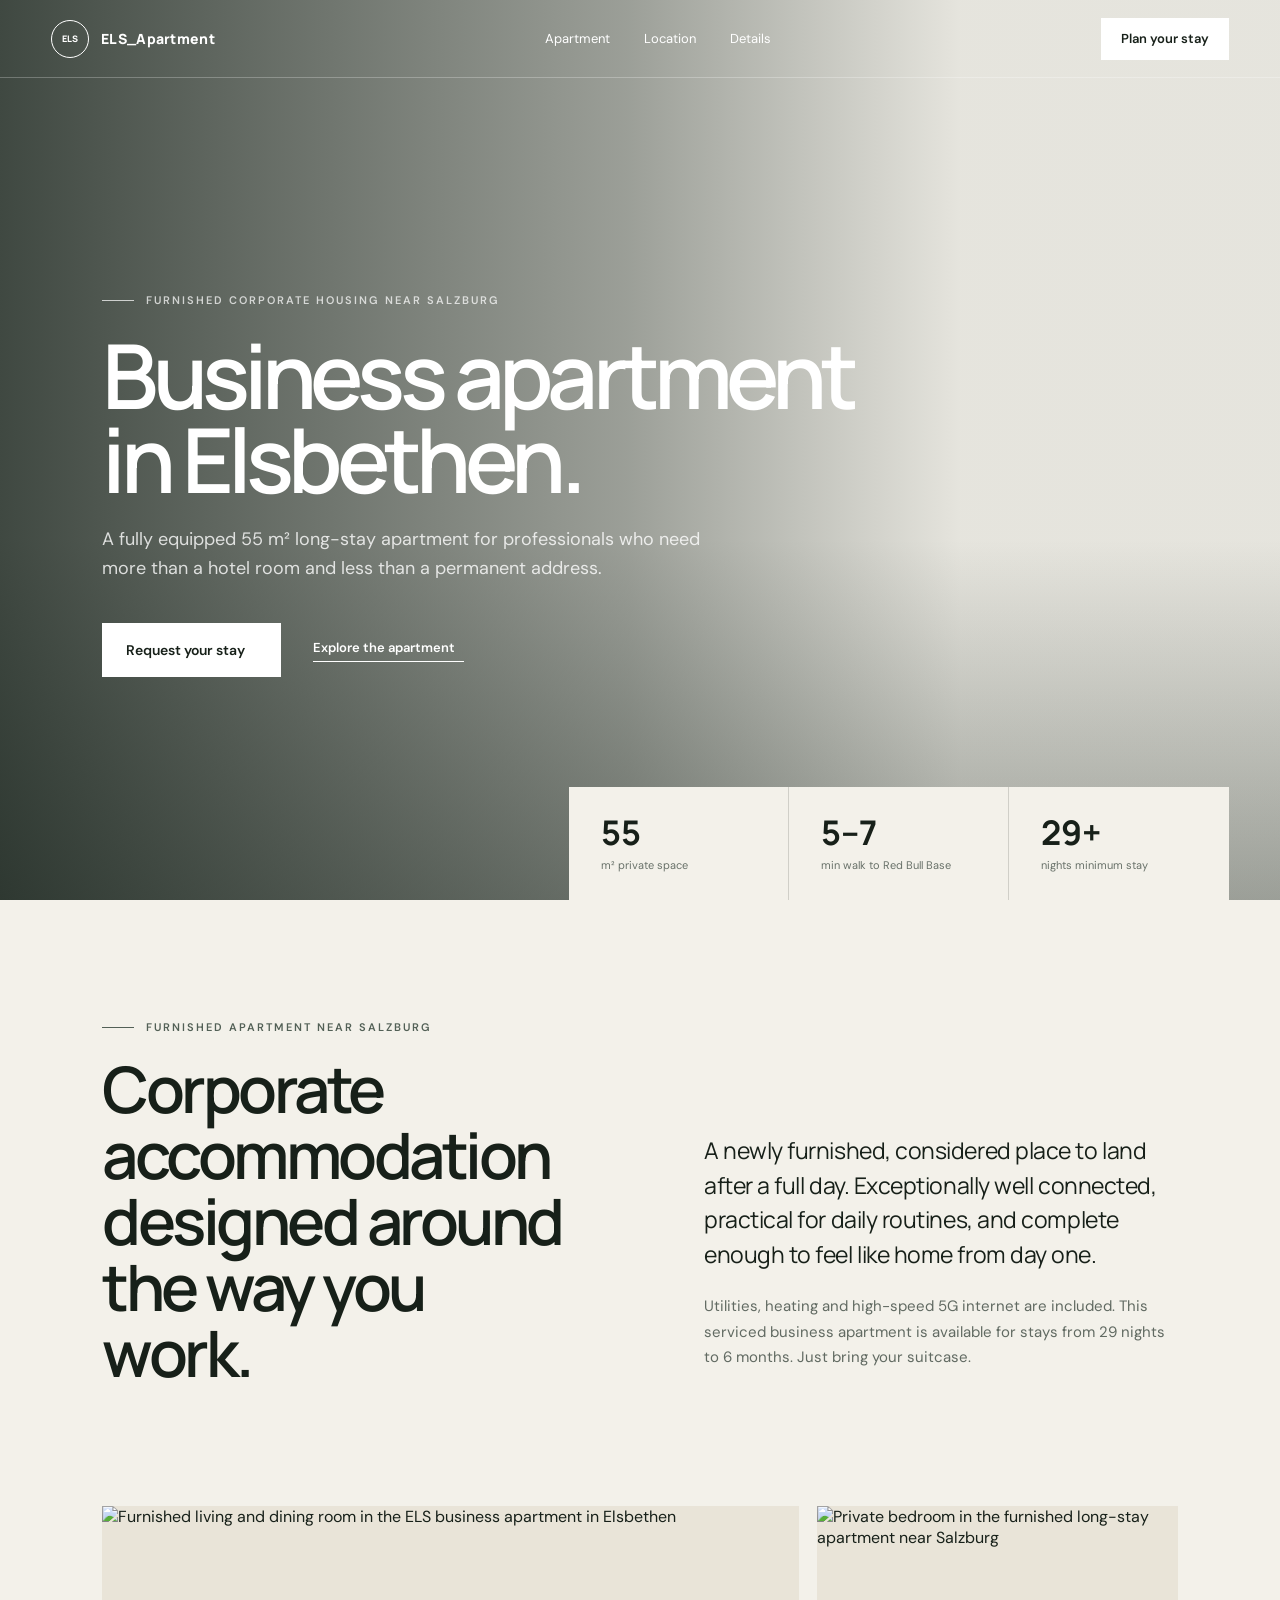
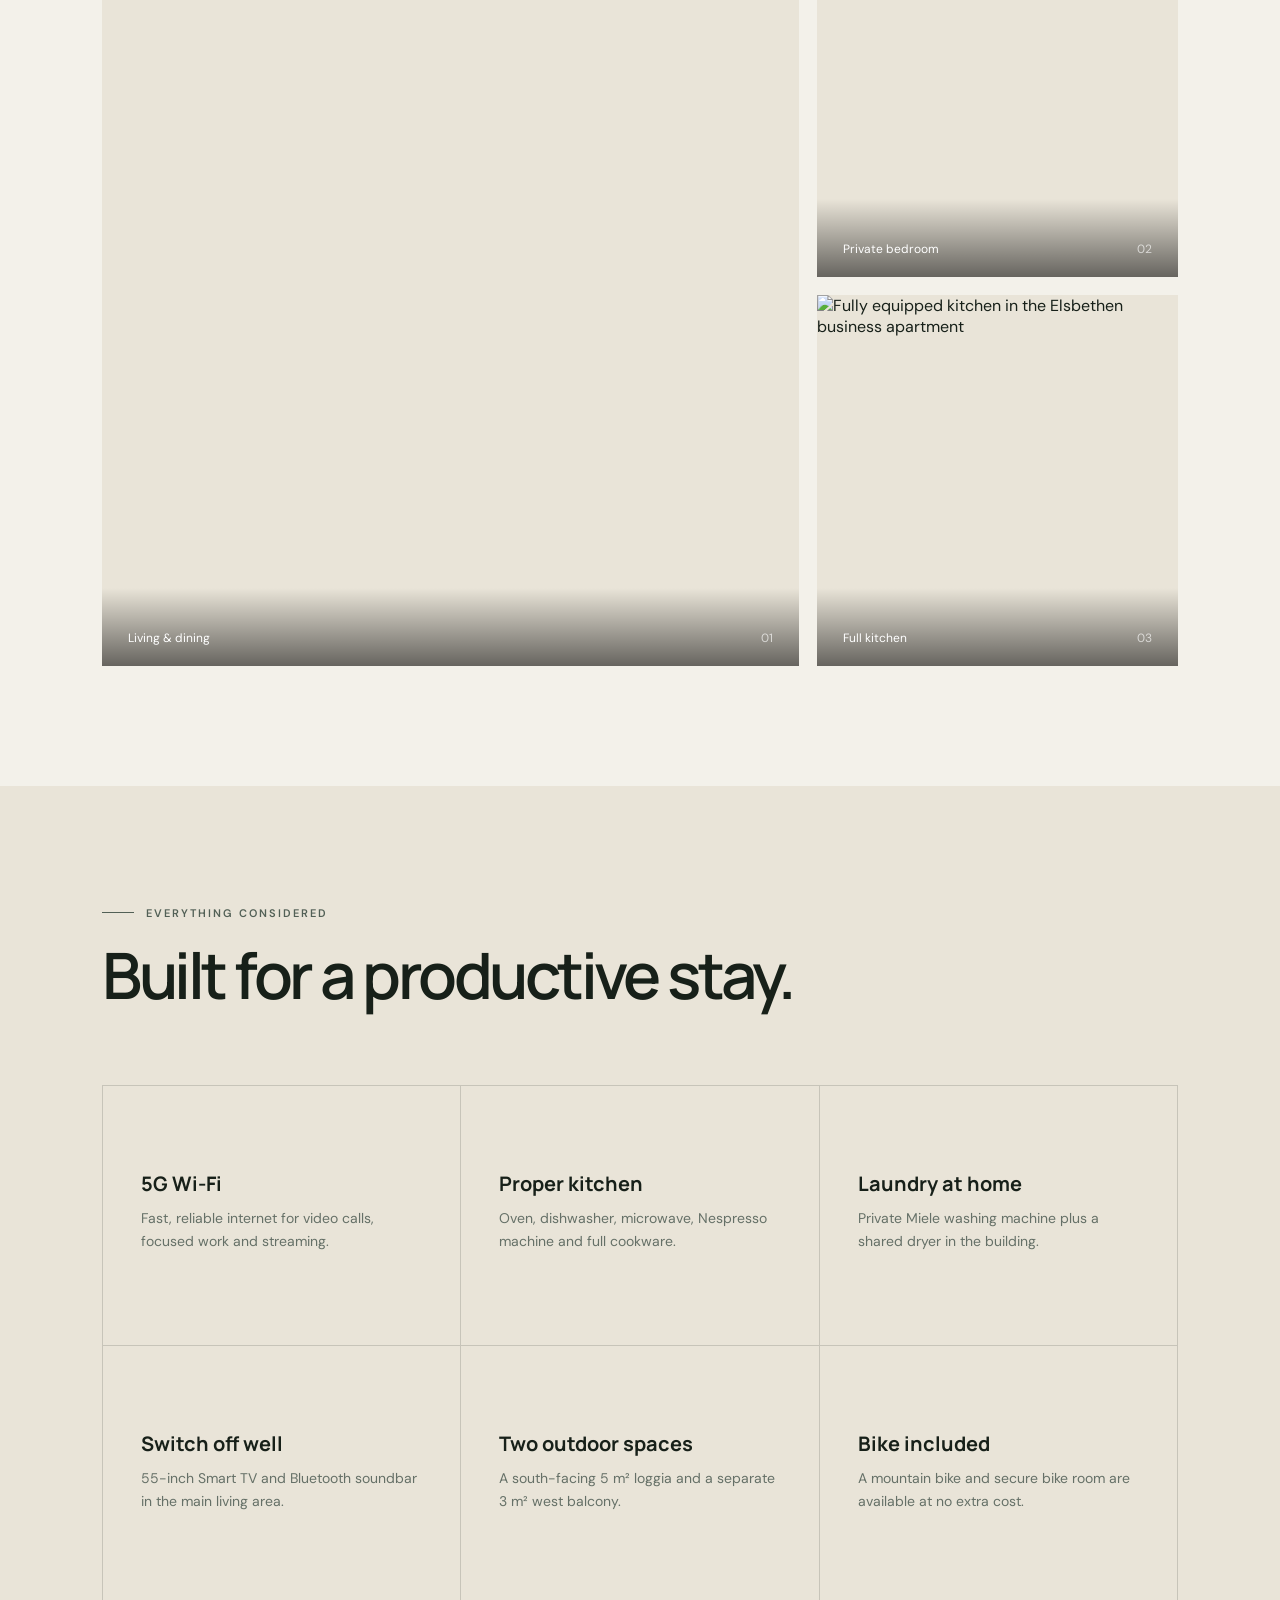
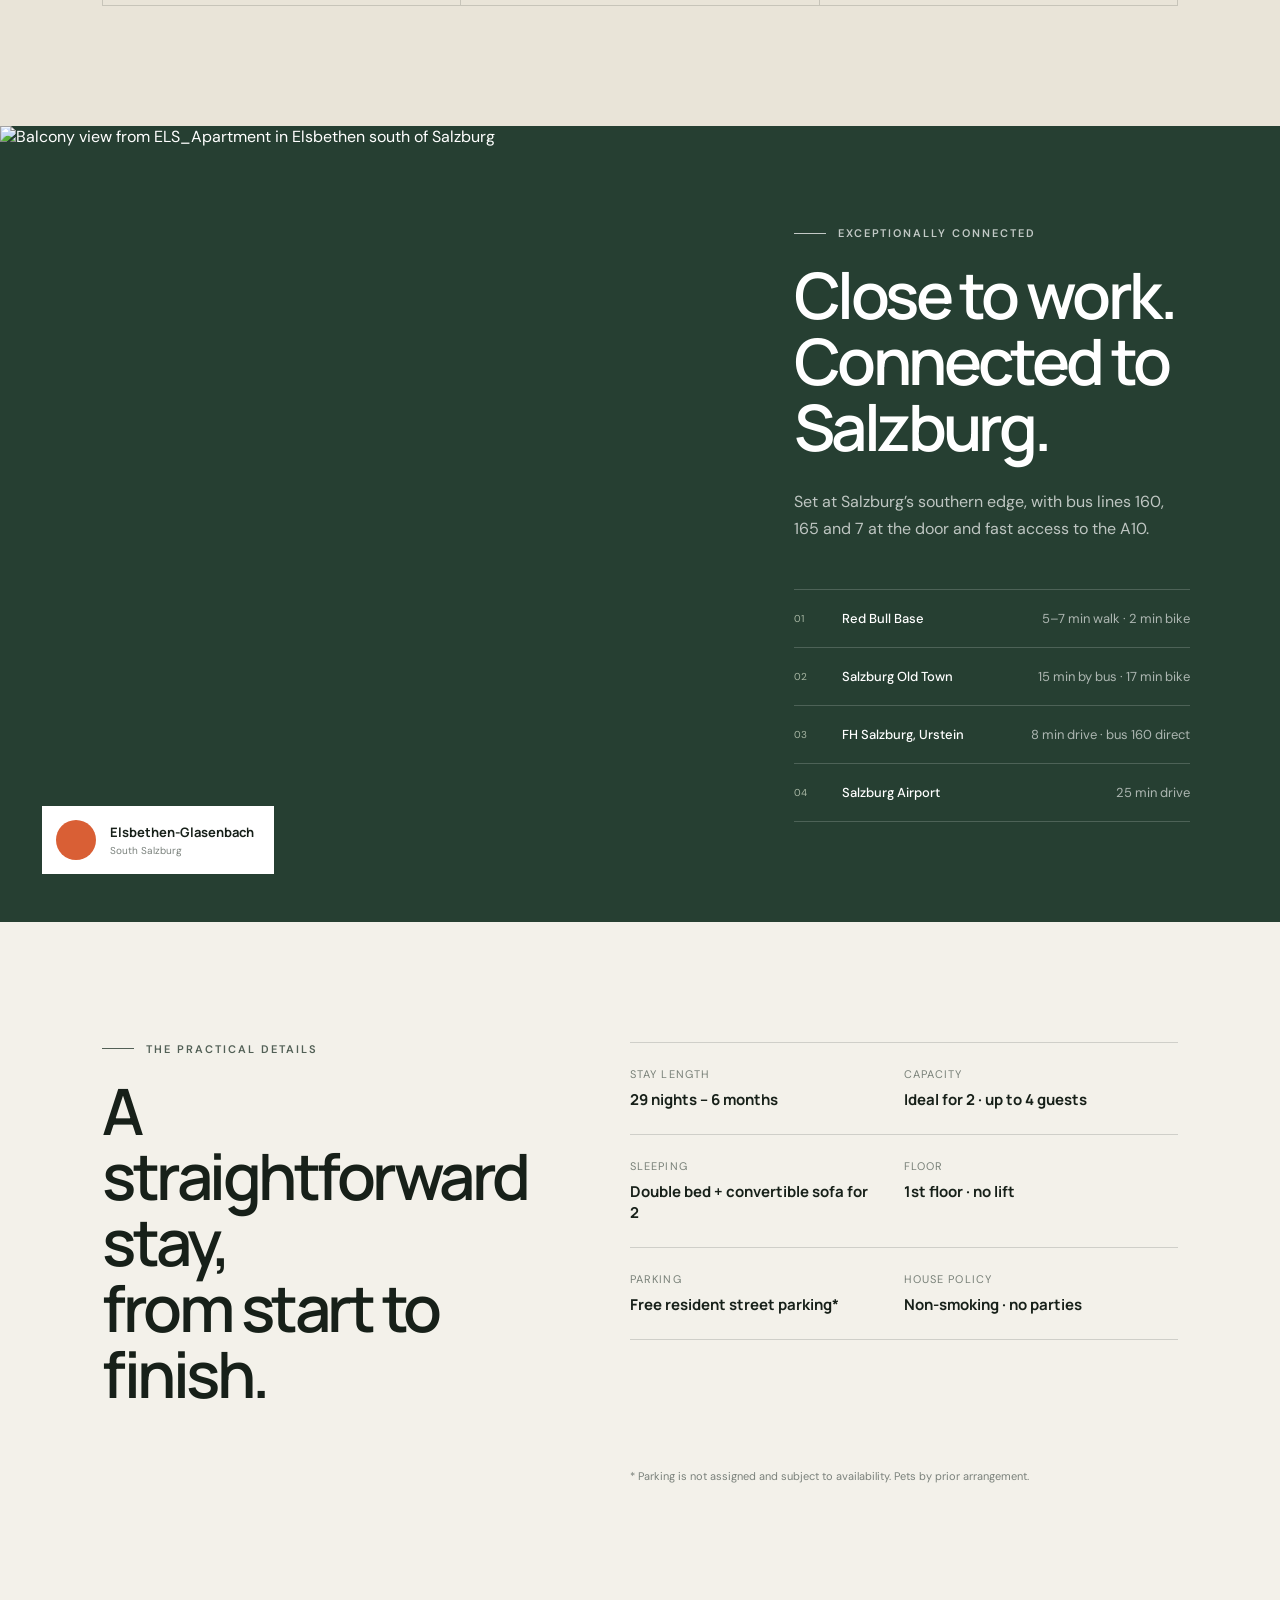
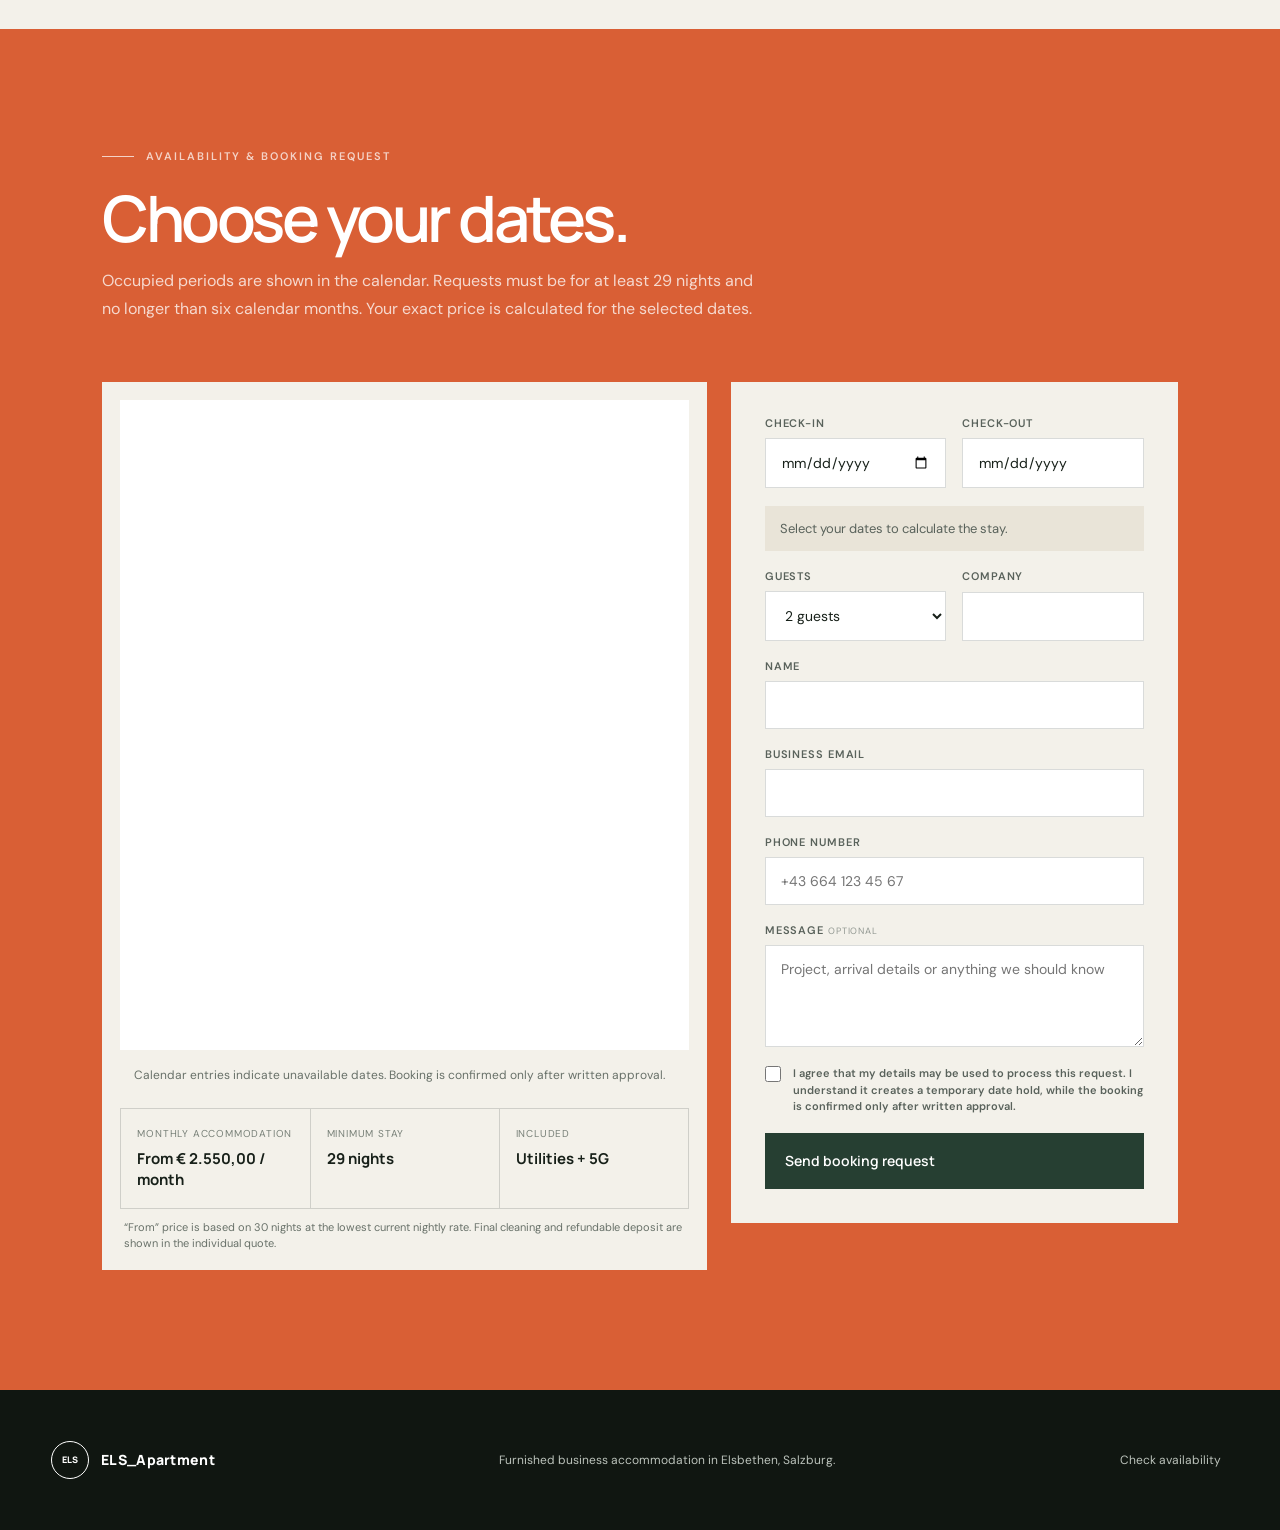
==== index.html @ 71712e7c "Improve booking feedback and monthly pricing" ====
<!DOCTYPE html>
<html lang="en">
<head>
  <meta charset="UTF-8">
  <meta name="viewport" content="width=device-width, initial-scale=1.0">
  <meta name="description" content="Furnished 55 m² business apartment in Elsbethen near Salzburg for 29-night to 6-month stays. 5G Wi-Fi, full kitchen and 5–7 minutes from Red Bull Base.">
  <meta name="robots" content="index, follow, max-image-preview:large">
  <meta name="theme-color" content="#263f32">
  <meta property="og:type" content="website">
  <meta property="og:locale" content="en_AT">
  <meta property="og:site_name" content="ELS_Apartment">
  <meta property="og:title" content="Furnished Business Apartment in Elsbethen | ELS_Apartment">
  <meta property="og:description" content="Corporate accommodation near Salzburg for stays from 29 nights to 6 months, with 5G Wi-Fi, full kitchen and space for up to four guests.">
  <meta property="og:url" content="https://elsbethen-apartment.com/">
  <meta property="og:image" content="https://www.kurzzeitmiete.at/Accommodations/49608590/NEU-Erstbezug-%20Premium%20Apartment%20Elsbethen%2C%20zu%20Fu%C3%9F%20zur%20Red%20Bull%20Base%2C%20Top%20Infrastruktur%20und%20Verkehrsanbindung%20%28Bus-Zug-Rad%29%2C%20Rad%20incl.-49608592/image-thumb__198722__gallery-full/2598994867-IMG_1857.JPG@2x.webp">
  <meta property="og:image:alt" content="Furnished living and dining area at ELS_Apartment in Elsbethen near Salzburg">
  <meta name="twitter:card" content="summary_large_image">
  <meta name="twitter:title" content="Furnished Business Apartment in Elsbethen">
  <meta name="twitter:description" content="Corporate long-stay accommodation near Salzburg and Red Bull Base.">
  <title>Business Apartment Elsbethen near Salzburg | ELS_Apartment</title>
  <link rel="canonical" href="https://elsbethen-apartment.com/">
  <link rel="icon" href="data:image/svg+xml,%3Csvg xmlns='http://www.w3.org/2000/svg' viewBox='0 0 64 64'%3E%3Crect width='64' height='64' rx='32' fill='%23263f32'/%3E%3Ctext x='32' y='39' text-anchor='middle' font-family='Arial' font-size='22' font-weight='700' fill='white'%3EELS%3C/text%3E%3C/svg%3E">
  <link rel="preconnect" href="https://fonts.googleapis.com">
  <link rel="preconnect" href="https://fonts.gstatic.com" crossorigin>
  <link href="https://fonts.googleapis.com/css2?family=DM+Sans:wght@400;500;600&family=Manrope:wght@500;600;700;800&display=swap" rel="stylesheet">
  <link rel="stylesheet" href="styles.css">
  <script src="https://unpkg.com/lucide@0.468.0/dist/umd/lucide.min.js" defer></script>
  <script type="application/ld+json">
  {
    "@context": "https://schema.org",
    "@type": "Apartment",
    "name": "ELS_Apartment",
    "url": "https://elsbethen-apartment.com/",
    "description": "Fully furnished 55 square metre business apartment in Elsbethen near Salzburg for professional stays from 29 nights to 6 months.",
    "address": {
      "@type": "PostalAddress",
      "addressLocality": "Elsbethen",
      "postalCode": "5061",
      "addressRegion": "Salzburg",
      "addressCountry": "AT"
    },
    "floorSize": {
      "@type": "QuantitativeValue",
      "value": 55,
      "unitCode": "MTK"
    },
    "numberOfRooms": 2,
    "numberOfBedrooms": 1,
    "occupancy": {
      "@type": "QuantitativeValue",
      "maxValue": 4
    },
    "petsAllowed": "Pets by prior arrangement",
    "smokingAllowed": false,
    "amenityFeature": [
      {"@type": "LocationFeatureSpecification", "name": "5G Wi-Fi", "value": true},
      {"@type": "LocationFeatureSpecification", "name": "Private kitchen", "value": true},
      {"@type": "LocationFeatureSpecification", "name": "Private washing machine", "value": true},
      {"@type": "LocationFeatureSpecification", "name": "Two balconies", "value": true},
      {"@type": "LocationFeatureSpecification", "name": "Mountain bike included", "value": true},
      {"@type": "LocationFeatureSpecification", "name": "Free resident street parking", "value": true}
    ]
  }
  </script>
</head>
<body>
  <header class="site-header">
    <a class="brand" href="#top" aria-label="ELS Apartment home">
      <span class="brand-mark">ELS</span>
      <span><b>ELS_Apartment</b></span>
    </a>
    <nav aria-label="Main navigation">
      <a href="#apartment">Apartment</a>
      <a href="#location">Location</a>
      <a href="#details">Details</a>
    </nav>
    <a class="button button-small button-dark" href="#inquire">Plan your stay</a>
    <button class="menu-button" aria-label="Open menu" aria-expanded="false">
      <i data-lucide="menu"></i>
    </button>
  </header>

  <main id="top">
    <section class="hero">
      <video class="hero-video" autoplay muted loop playsinline preload="metadata" poster="https://www.kurzzeitmiete.at/Accommodations/49608590/NEU-Erstbezug-%20Premium%20Apartment%20Elsbethen%2C%20zu%20Fu%C3%9F%20zur%20Red%20Bull%20Base%2C%20Top%20Infrastruktur%20und%20Verkehrsanbindung%20%28Bus-Zug-Rad%29%2C%20Rad%20incl.-49608592/image-thumb__198722__gallery-full/2598994867-IMG_1857.JPG@2x.webp" aria-label="Video tour of ELS Apartment">
        <source src="ELS_WEB%20-%20SD%20480p.mov">
      </video>
      <div class="hero-shade"></div>
      <div class="hero-content">
        <div class="eyebrow light"><span></span> Furnished corporate housing near Salzburg</div>
        <h1>Business apartment<br>in Elsbethen.</h1>
        <p>A fully equipped 55 m² long-stay apartment for professionals who need more than a hotel room and less than a permanent address.</p>
        <div class="hero-actions">
          <a class="button button-light" href="#inquire">Request your stay <i data-lucide="arrow-up-right"></i></a>
          <a class="text-link light-link" href="#apartment">Explore the apartment <i data-lucide="arrow-down"></i></a>
        </div>
      </div>
      <div class="hero-facts">
        <div><strong>55</strong><span>m² private space</span></div>
        <div><strong>5–7</strong><span>min walk to Red Bull Base</span></div>
        <div><strong>29+</strong><span>nights minimum stay</span></div>
      </div>
    </section>

    <section class="intro section" id="apartment">
      <div>
        <div class="eyebrow"><span></span> Furnished apartment near Salzburg</div>
        <h2>Corporate accommodation designed around the way you work.</h2>
      </div>
      <div class="intro-copy">
        <p class="lead">A newly furnished, considered place to land after a full day. Exceptionally well connected, practical for daily routines, and complete enough to feel like home from day one.</p>
        <p>Utilities, heating and high-speed 5G internet are included. This serviced business apartment is available for stays from 29 nights to 6 months. Just bring your suitcase.</p>
      </div>
    </section>

    <section class="gallery section">
      <figure class="gallery-main reveal">
        <img src="https://www.kurzzeitmiete.at/Accommodations/49608590/NEU-Erstbezug-%20Premium%20Apartment%20Elsbethen%2C%20zu%20Fu%C3%9F%20zur%20Red%20Bull%20Base%2C%20Top%20Infrastruktur%20und%20Verkehrsanbindung%20%28Bus-Zug-Rad%29%2C%20Rad%20incl.-49608592/image-thumb__198722__gallery-full/2598994867-IMG_1857.JPG@2x.webp" alt="Furnished living and dining room in the ELS business apartment in Elsbethen">
        <figcaption>Living & dining <span>01</span></figcaption>
      </figure>
      <div class="gallery-stack">
        <figure class="reveal">
          <img src="https://www.kurzzeitmiete.at/Accommodations/49608590/NEU-Erstbezug--20Premium-20Apartment-20Elsbethen-2C-20zu-20Fu-C3-9F-20zur-20Red-20Bull-20Base-2C-20Top-20Infrastruktur-20und-20Verkehrsanbindung-20-28Bus-Zug-Rad-29-2C-20Rad-20incl.-49608592/gallery/image-thumb__198713__gallery-full/1828418960%20-%20IMG_1839%202.JPG@2x.webp" alt="Private bedroom in the furnished long-stay apartment near Salzburg" loading="lazy">
          <figcaption>Private bedroom <span>02</span></figcaption>
        </figure>
        <figure class="reveal">
          <img src="https://www.kurzzeitmiete.at/Accommodations/49608590/NEU-Erstbezug--20Premium-20Apartment-20Elsbethen-2C-20zu-20Fu-C3-9F-20zur-20Red-20Bull-20Base-2C-20Top-20Infrastruktur-20und-20Verkehrsanbindung-20-28Bus-Zug-Rad-29-2C-20Rad-20incl.-49608592/gallery/image-thumb__198716__gallery-full/1828418960%20-%20IMG_1851.JPG@2x.webp" alt="Fully equipped kitchen in the Elsbethen business apartment" loading="lazy">
          <figcaption>Full kitchen <span>03</span></figcaption>
        </figure>
      </div>
    </section>

    <section class="features section" id="details">
      <div class="section-heading">
        <div class="eyebrow"><span></span> Everything considered</div>
        <h2>Built for a productive stay.</h2>
      </div>
      <div class="feature-grid">
        <article>
          <i data-lucide="wifi"></i>
          <h3>5G Wi-Fi</h3>
          <p>Fast, reliable internet for video calls, focused work and streaming.</p>
        </article>
        <article>
          <i data-lucide="chef-hat"></i>
          <h3>Proper kitchen</h3>
          <p>Oven, dishwasher, microwave, Nespresso machine and full cookware.</p>
        </article>
        <article>
          <i data-lucide="washing-machine"></i>
          <h3>Laundry at home</h3>
          <p>Private Miele washing machine plus a shared dryer in the building.</p>
        </article>
        <article>
          <i data-lucide="monitor-play"></i>
          <h3>Switch off well</h3>
          <p>55-inch Smart TV and Bluetooth soundbar in the main living area.</p>
        </article>
        <article>
          <i data-lucide="sun"></i>
          <h3>Two outdoor spaces</h3>
          <p>A south-facing 5 m² loggia and a separate 3 m² west balcony.</p>
        </article>
        <article>
          <i data-lucide="bike"></i>
          <h3>Bike included</h3>
          <p>A mountain bike and secure bike room are available at no extra cost.</p>
        </article>
      </div>
    </section>

    <section class="location section" id="location">
      <div class="location-visual">
        <img src="https://www.kurzzeitmiete.at/Accommodations/49608590/NEU-Erstbezug--20Premium-20Apartment-20Elsbethen-2C-20zu-20Fu-C3-9F-20zur-20Red-20Bull-20Base-2C-20Top-20Infrastruktur-20und-20Verkehrsanbindung-20-28Bus-Zug-Rad-29-2C-20Rad-20incl.-49608592/gallery/image-thumb__198720__gallery-full/1828418960%20-%20IMG_1910.JPG@2x.webp" alt="Balcony view from ELS_Apartment in Elsbethen south of Salzburg" loading="lazy">
        <div class="location-pin">
          <span><i data-lucide="map-pin"></i></span>
          <div><b>Elsbethen-Glasenbach</b><small>South Salzburg</small></div>
        </div>
      </div>
      <div class="location-copy">
        <div class="eyebrow light"><span></span> Exceptionally connected</div>
        <h2>Close to work.<br>Connected to Salzburg.</h2>
        <p>Set at Salzburg’s southern edge, with bus lines 160, 165 and 7 at the door and fast access to the A10.</p>
        <div class="route-list">
          <div><span>01</span><p><b>Red Bull Base</b>5–7 min walk · 2 min bike</p></div>
          <div><span>02</span><p><b>Salzburg Old Town</b>15 min by bus · 17 min bike</p></div>
          <div><span>03</span><p><b>FH Salzburg, Urstein</b>8 min drive · bus 160 direct</p></div>
          <div><span>04</span><p><b>Salzburg Airport</b>25 min drive</p></div>
        </div>
      </div>
    </section>

    <section class="stay section">
      <div>
        <div class="eyebrow"><span></span> The practical details</div>
        <h2>A straightforward stay,<br>from start to finish.</h2>
      </div>
      <div class="stay-grid">
        <div><span>Stay length</span><strong>29 nights – 6 months</strong></div>
        <div><span>Capacity</span><strong>Ideal for 2 · up to 4 guests</strong></div>
        <div><span>Sleeping</span><strong>Double bed + convertible sofa for 2</strong></div>
        <div><span>Floor</span><strong>1st floor · no lift</strong></div>
        <div><span>Parking</span><strong>Free resident street parking*</strong></div>
        <div><span>House policy</span><strong>Non-smoking · no parties</strong></div>
      </div>
      <p class="fine-print">* Parking is not assigned and subject to availability. Pets by prior arrangement.</p>
    </section>

    <section class="booking section" id="inquire">
      <div class="booking-heading">
        <div class="eyebrow"><span></span> Availability & booking request</div>
        <h2>Choose your dates.</h2>
        <p>Occupied periods are shown in the calendar. Requests must be for at least 29 nights and no longer than six calendar months. Your exact price is calculated for the selected dates.</p>
      </div>

      <div class="booking-layout">
        <div class="calendar-panel">
          <iframe
            title="ELS Apartment availability calendar"
            src="https://calendar.google.com/calendar/embed?height=650&wkst=2&ctz=Europe%2FVienna&showPrint=0&showTabs=0&showCalendars=0&showTz=0&showTitle=0&mode=MONTH&src=MTIxZjFmN2JiOWMyYWRjZmNmMTk5YjMzYjI3ZDU5MmEyYjRhMGJlMTFiZDMyNjNlYjhjMjc1ZGE1NTYxYTc1OEBncm91cC5jYWxlbmRhci5nb29nbGUuY29t&color=%23263f32"
            loading="lazy"
            referrerpolicy="no-referrer-when-downgrade">
          </iframe>
          <p><i data-lucide="info"></i> Calendar entries indicate unavailable dates. Booking is confirmed only after written approval.</p>

          <div class="rate-card" aria-label="Apartment pricing overview">
            <div>
              <span>Monthly accommodation</span>
              <strong id="monthly-from-rate">From …</strong>
            </div>
            <div>
              <span>Minimum stay</span>
              <strong>29 nights</strong>
            </div>
            <div>
              <span>Included</span>
              <strong>Utilities + 5G</strong>
            </div>
          </div>
          <p class="rate-note">“From” price is based on 30 nights at the lowest current nightly rate. Final cleaning and refundable deposit are shown in the individual quote.</p>
        </div>

        <form
          class="booking-form"
          id="booking-form"
          action="https://script.google.com/macros/s/AKfycbxKKGJCsjs-OVOAfY_7wXqmca9sQUWGIm-oLM4WYkEy-8tX5V9AXcwUU8PVCFfcVv-g9w/exec"
          method="post"
          target="booking-result-frame">
          <input type="hidden" name="source" value="ELS_Apartment website">
          <input type="hidden" id="request-id" name="requestId">
          <input type="hidden" id="form-started-at" name="formStartedAt">
          <label class="form-trap" aria-hidden="true">
            <span>Website</span>
            <input type="text" name="website" tabindex="-1" autocomplete="off">
          </label>

          <div class="form-row">
            <label>
              <span>Check-in</span>
              <input type="date" id="check-in" name="checkIn" required>
            </label>
            <label>
              <span>Check-out</span>
              <input type="date" id="check-out" name="checkOut" required>
            </label>
          </div>

          <div class="stay-summary" id="stay-summary" aria-live="polite">
            Select your dates to calculate the stay.
          </div>
          <div class="price-summary" id="price-summary" aria-live="polite" hidden></div>

          <div class="form-row">
            <label>
              <span>Guests</span>
              <select name="guests" required>
                <option value="1">1 guest</option>
                <option value="2" selected>2 guests</option>
                <option value="3">3 guests</option>
                <option value="4">4 guests</option>
              </select>
            </label>
            <label>
              <span>Company</span>
              <input type="text" name="company" autocomplete="organization">
            </label>
          </div>

          <label>
            <span>Name</span>
            <input type="text" name="name" autocomplete="name" required>
          </label>
          <label>
            <span>Business email</span>
            <input type="email" name="email" autocomplete="email" required>
          </label>
          <label>
            <span>Phone number</span>
            <input
              type="tel"
              name="phone"
              autocomplete="tel"
              inputmode="tel"
              placeholder="+43 664 123 45 67"
              pattern="[+][1-9][0-9 \-]{6,20}"
              title="Please enter the international prefix, for example +43 664 123 45 67"
              required>
          </label>
          <label>
            <span>Message <small>Optional</small></span>
            <textarea name="message" rows="4" placeholder="Project, arrival details or anything we should know"></textarea>
          </label>

          <label class="consent">
            <input type="checkbox" required>
            <span>I agree that my details may be used to process this request. I understand it creates a temporary date hold, while the booking is confirmed only after written approval.</span>
          </label>

          <button class="booking-submit" type="submit" data-default-label="Send booking request">
            <span>Send booking request</span><i data-lucide="arrow-up-right"></i>
          </button>
          <div class="form-status" id="form-status" role="status" aria-live="polite" hidden></div>
        </form>
      </div>
      <iframe class="booking-result-frame" name="booking-result-frame" title="Booking request result"></iframe>
    </section>
  </main>

  <footer>
    <a class="brand footer-brand" href="#top">
      <span class="brand-mark">ELS</span>
      <span><b>ELS_Apartment</b></span>
    </a>
    <p>Furnished business accommodation in Elsbethen, Salzburg.</p>
    <a href="#inquire">Check availability <i data-lucide="calendar-days"></i></a>
  </footer>

  <script src="script.js"></script>
</body>
</html>
---- styles.css ----
:root {
  --ink: #172019;
  --paper: #f3f1ea;
  --cream: #e9e4d8;
  --sage: #a8b7a4;
  --green: #263f32;
  --orange: #d95f35;
  --line: rgba(23, 32, 25, 0.16);
  --display: "Manrope", sans-serif;
  --body: "DM Sans", sans-serif;
}

* { box-sizing: border-box; }
html { scroll-behavior: smooth; }
body {
  margin: 0;
  color: var(--ink);
  background: var(--paper);
  font-family: var(--body);
  -webkit-font-smoothing: antialiased;
}

img { display: block; width: 100%; }
a { color: inherit; text-decoration: none; }
button { color: inherit; font: inherit; }

.site-header {
  height: 78px;
  padding: 0 4vw;
  display: flex;
  align-items: center;
  justify-content: space-between;
  position: absolute;
  inset: 0 0 auto;
  z-index: 10;
  color: white;
  border-bottom: 1px solid rgba(255, 255, 255, .25);
}
.site-header.scrolled {
  position: fixed;
  background: rgba(243, 241, 234, .94);
  color: var(--ink);
  border-color: var(--line);
  backdrop-filter: blur(12px);
  animation: slideDown .35s ease;
}
.brand { display: flex; align-items: center; gap: 12px; font-family: var(--display); font-size: 14px; letter-spacing: .02em; }
.brand-mark { width: 38px; height: 38px; display: grid; place-items: center; border: 1px solid currentColor; border-radius: 50%; font-size: 9px; font-weight: 800; letter-spacing: .03em; }
.brand b { font-weight: 800; }
nav { display: flex; align-items: center; gap: 34px; font-size: 13px; }
nav a { transition: opacity .2s; }
nav a:hover { opacity: .58; }
.button { display: inline-flex; align-items: center; justify-content: center; gap: 12px; min-height: 54px; padding: 0 24px; font-weight: 600; font-size: 14px; transition: transform .25s, background .25s, color .25s; }
.button:hover { transform: translateY(-2px); }
.button-small { min-height: 42px; padding: 0 20px; font-size: 13px; }
.button-dark { color: white; background: var(--ink); }
.site-header:not(.scrolled) .button-dark { color: var(--ink); background: white; }
.button-light { color: var(--ink); background: white; }
.button-light:hover { color: white; background: var(--orange); }
.button svg, .text-link svg, footer svg { width: 17px; }
.menu-button { display: none; background: transparent; border: 0; padding: 8px; }

.hero { min-height: 760px; height: 100vh; position: relative; display: flex; align-items: center; color: white; overflow: hidden; }
.hero-video { position: absolute; inset: 0; width: 100%; height: 100%; object-fit: cover; object-position: center; transform: scale(1.02); }
.hero-shade { position: absolute; inset: 0; background: linear-gradient(90deg, rgba(13,25,18,.78) 0%, rgba(13,25,18,.38) 49%, rgba(13,25,18,.06) 75%), linear-gradient(0deg, rgba(13,25,18,.34), transparent 40%); }
.hero-content { position: relative; z-index: 2; width: min(780px, 88vw); margin-left: 8vw; padding-top: 70px; }
.eyebrow { display: flex; align-items: center; gap: 12px; color: #526056; text-transform: uppercase; font-size: 11px; font-weight: 600; letter-spacing: .18em; }
.eyebrow span { width: 32px; height: 1px; background: currentColor; }
.eyebrow.light { color: rgba(255,255,255,.72); }
h1, h2, h3 { font-family: var(--display); margin: 0; }
h1 { margin: 26px 0 24px; max-width: 780px; font-size: clamp(57px, 7vw, 104px); font-weight: 600; line-height: .94; letter-spacing: -.065em; }
.hero-content > p { max-width: 600px; margin: 0; color: rgba(255,255,255,.8); font-size: 18px; line-height: 1.6; }
.hero-actions { display: flex; align-items: center; gap: 32px; margin-top: 40px; }
.text-link { display: inline-flex; align-items: center; gap: 9px; font-size: 13px; font-weight: 600; border-bottom: 1px solid currentColor; padding-bottom: 5px; }
.light-link { color: white; }
.hero-facts { position: absolute; z-index: 2; right: 4vw; bottom: 0; display: grid; grid-template-columns: repeat(3, 1fr); width: min(660px, 58vw); background: var(--paper); color: var(--ink); }
.hero-facts div { padding: 28px 32px; border-right: 1px solid var(--line); }
.hero-facts div:last-child { border: 0; }
.hero-facts strong { display: block; font-family: var(--display); font-size: 34px; line-height: 1; }
.hero-facts span { display: block; margin-top: 9px; color: #687169; font-size: 11px; }

.section { padding: 120px 8vw; }
.intro { display: grid; grid-template-columns: 1fr 1fr; gap: 10vw; align-items: end; }
h2 { font-size: clamp(42px, 5vw, 72px); line-height: 1.03; letter-spacing: -.055em; font-weight: 600; }
.intro h2, .section-heading h2, .stay h2 { margin-top: 22px; }
.intro-copy { max-width: 620px; }
.intro-copy p { color: #616a62; font-size: 15px; line-height: 1.7; }
.intro-copy .lead { margin-top: 0; color: var(--ink); font-family: var(--display); font-size: 23px; line-height: 1.5; letter-spacing: -.02em; }

.gallery { padding-top: 0; display: grid; grid-template-columns: 1.45fr .75fr; gap: 18px; }
.gallery figure { position: relative; margin: 0; overflow: hidden; background: var(--cream); }
.gallery-main img { height: 760px; object-fit: cover; }
.gallery-stack { display: grid; grid-template-rows: 1fr 1fr; gap: 18px; }
.gallery-stack img { height: 371px; object-fit: cover; }
.gallery figcaption { position: absolute; inset: auto 0 0; display: flex; justify-content: space-between; padding: 42px 26px 20px; color: white; font-size: 12px; background: linear-gradient(transparent, rgba(0,0,0,.56)); }
.gallery figcaption span { opacity: .65; }
.gallery figure img { transition: transform .7s ease; }
.gallery figure:hover img { transform: scale(1.025); }

.features { background: var(--cream); }
.section-heading { max-width: 760px; }
.feature-grid { display: grid; grid-template-columns: repeat(3, 1fr); margin-top: 78px; border-top: 1px solid var(--line); border-left: 1px solid var(--line); }
.feature-grid article { min-height: 260px; padding: 38px; border-right: 1px solid var(--line); border-bottom: 1px solid var(--line); }
.feature-grid svg { width: 25px; height: 25px; stroke-width: 1.4; color: var(--orange); }
.feature-grid h3 { margin: 46px 0 10px; font-size: 20px; }
.feature-grid p { max-width: 290px; margin: 0; color: #657067; font-size: 14px; line-height: 1.6; }

.location { padding: 0; display: grid; grid-template-columns: 1.1fr .9fr; min-height: 760px; background: var(--green); color: white; }
.location-visual { position: relative; min-height: 720px; }
.location-visual > img { position: absolute; inset: 0; height: 100%; object-fit: cover; }
.location-pin { position: absolute; left: 6%; bottom: 6%; display: flex; align-items: center; gap: 14px; padding: 14px 20px 14px 14px; color: var(--ink); background: white; }
.location-pin > span { width: 40px; height: 40px; display: grid; place-items: center; color: white; background: var(--orange); border-radius: 50%; }
.location-pin svg { width: 18px; }
.location-pin b, .location-pin small { display: block; }
.location-pin b { font-family: var(--display); font-size: 13px; }
.location-pin small { margin-top: 3px; color: #7a817c; font-size: 10px; }
.location-copy { display: flex; flex-direction: column; justify-content: center; padding: 100px 7vw; }
.location-copy h2 { margin-top: 22px; }
.location-copy > p { max-width: 550px; margin: 28px 0 46px; color: rgba(255,255,255,.7); line-height: 1.7; }
.route-list { border-top: 1px solid rgba(255,255,255,.18); }
.route-list > div { display: grid; grid-template-columns: 48px 1fr; align-items: center; padding: 20px 0; border-bottom: 1px solid rgba(255,255,255,.18); }
.route-list span { color: var(--sage); font-size: 10px; }
.route-list p { display: flex; justify-content: space-between; gap: 20px; margin: 0; color: rgba(255,255,255,.62); font-size: 13px; }
.route-list b { color: white; font-weight: 500; }

.stay { display: grid; grid-template-columns: .82fr 1.18fr; gap: 8vw; }
.stay-grid { display: grid; grid-template-columns: 1fr 1fr; align-content: start; border-top: 1px solid var(--line); }
.stay-grid div { padding: 24px 0; border-bottom: 1px solid var(--line); }
.stay-grid div:nth-child(odd) { padding-right: 24px; }
.stay-grid span, .stay-grid strong { display: block; }
.stay-grid span { margin-bottom: 8px; color: #788078; font-size: 11px; text-transform: uppercase; letter-spacing: .1em; }
.stay-grid strong { font-family: var(--display); font-size: 15px; }
.fine-print { grid-column: 2; margin: -40px 0 0; color: #7a817b; font-size: 11px; }

.booking { background: var(--orange); }
.booking-heading { max-width: 820px; color: white; }
.booking-heading .eyebrow { color: rgba(255,255,255,.72); }
.booking-heading h2 { margin-top: 22px; }
.booking-heading > p { max-width: 670px; color: rgba(255,255,255,.76); line-height: 1.7; }
.booking-layout { display: grid; grid-template-columns: 1.15fr .85fr; gap: 24px; margin-top: 60px; align-items: start; }
.calendar-panel, .booking-form { background: var(--paper); }
.calendar-panel { padding: 18px; }
.calendar-panel iframe { display: block; width: 100%; height: 650px; border: 0; background: white; }
.calendar-panel > p { display: flex; gap: 10px; margin: 16px 4px 2px; color: #687169; font-size: 12px; line-height: 1.5; }
.calendar-panel > p svg { flex: 0 0 auto; width: 16px; }
.rate-card { display: grid; grid-template-columns: repeat(3, 1fr); margin-top: 24px; border-top: 1px solid var(--line); border-left: 1px solid var(--line); }
.rate-card > div { padding: 18px 16px; border-right: 1px solid var(--line); border-bottom: 1px solid var(--line); }
.rate-card span, .rate-card strong { display: block; }
.rate-card span { color: #788078; font-size: 10px; letter-spacing: .08em; text-transform: uppercase; }
.rate-card strong { margin-top: 8px; font-family: var(--display); font-size: 15px; }
.rate-note { margin: 10px 4px 0 !important; font-size: 11px !important; }
.booking-form { display: grid; gap: 18px; padding: 34px; }
.booking-form label { display: grid; gap: 8px; }
.form-trap { position: absolute !important; left: -10000px !important; width: 1px !important; height: 1px !important; overflow: hidden !important; }
.booking-form label > span { color: #59625b; font-size: 11px; font-weight: 600; letter-spacing: .08em; text-transform: uppercase; }
.booking-form label small { color: #929892; font-weight: 400; }
.form-row { display: grid; grid-template-columns: 1fr 1fr; gap: 16px; }
.booking-form input, .booking-form select, .booking-form textarea {
  width: 100%;
  border: 1px solid var(--line);
  border-radius: 0;
  padding: 14px 15px;
  color: var(--ink);
  background: white;
  font: inherit;
  font-size: 14px;
}
.booking-form input:focus, .booking-form select:focus, .booking-form textarea:focus { outline: 2px solid rgba(38,63,50,.25); border-color: var(--green); }
.booking-form textarea { resize: vertical; }
.stay-summary { padding: 13px 15px; color: #59625b; background: var(--cream); font-size: 13px; line-height: 1.5; }
.stay-summary.valid { color: var(--green); background: #dfe8dd; }
.stay-summary.invalid { color: #87391f; background: #f4ddd5; }
.price-summary { padding: 18px; border: 1px solid var(--line); background: white; }
.price-summary[hidden] { display: none; }
.price-summary.loading { color: #687169; font-size: 13px; }
.price-summary.unavailable { color: #87391f; background: #f4ddd5; border-color: rgba(135,57,31,.2); }
.price-summary.estimate { border-color: rgba(135,57,31,.25); }
.price-warning { margin: 0 0 14px; padding: 11px 12px; color: #87391f; background: #f4ddd5; font-size: 11px; line-height: 1.5; }
.price-breakdown { display: grid; gap: 10px; }
.price-line { display: flex; justify-content: space-between; gap: 20px; color: #626b63; font-size: 13px; }
.price-line strong { color: var(--ink); font-weight: 600; }
.price-line.total { margin-top: 4px; padding-top: 13px; border-top: 1px solid var(--line); color: var(--ink); font-family: var(--display); font-size: 16px; }
.price-line.deposit { font-size: 11px; }
.price-disclaimer { margin: 3px 0 0; color: #838a84; font-size: 10px; line-height: 1.5; }
.consent { grid-template-columns: 18px 1fr !important; align-items: start; gap: 10px !important; }
.consent input { width: 16px; height: 16px; margin: 1px 0 0; accent-color: var(--green); }
.consent span { line-height: 1.5; letter-spacing: 0 !important; text-transform: none !important; }
.booking-submit { min-height: 56px; display: flex; align-items: center; justify-content: space-between; padding: 0 20px; border: 0; color: white; background: var(--green); font: 600 14px var(--display); cursor: pointer; transition: background .2s, transform .2s; }
.booking-submit:hover { background: var(--ink); transform: translateY(-1px); }
.booking-submit:disabled { opacity: .5; cursor: not-allowed; transform: none; }
.booking-submit svg { width: 20px; }
.booking-submit.sending svg { animation: submitSpin .8s linear infinite; }
.form-status { display: grid; grid-template-columns: 38px 1fr; gap: 14px; align-items: start; padding: 17px; color: #7c3b25; background: #f4ddd5; border: 1px solid rgba(124,59,37,.18); font-size: 12px; line-height: 1.55; }
.form-status[hidden] { display: none; }
.form-status-icon { width: 38px; height: 38px; display: grid; place-items: center; color: white; background: #9b4a2f; border-radius: 50%; }
.form-status-icon svg { width: 19px; }
.form-status strong { display: block; margin-bottom: 3px; color: currentColor; font: 700 14px var(--display); }
.form-status p { margin: 0; }
.form-status.success { color: var(--green); background: #dfe8dd; border-color: rgba(38,63,50,.18); }
.form-status.success .form-status-icon { background: var(--green); }
.form-status.pending { color: #59625b; background: var(--cream); border-color: var(--line); }
.form-status.pending .form-status-icon { background: #798379; }
.booking-result-frame { position: absolute; width: 1px; height: 1px; border: 0; clip: rect(0 0 0 0); overflow: hidden; }

footer { min-height: 140px; padding: 42px 4vw; display: flex; align-items: center; justify-content: space-between; gap: 30px; color: #bbc2bb; background: #101611; font-size: 12px; }
.footer-brand { color: white; }
footer p { margin: 0; }
footer > a:last-child { display: flex; align-items: center; gap: 8px; }

.reveal { opacity: 0; transform: translateY(24px); transition: opacity .7s ease, transform .7s ease; }
.reveal.visible { opacity: 1; transform: translateY(0); }

@keyframes slideDown { from { transform: translateY(-100%); } to { transform: translateY(0); } }
@keyframes submitSpin { to { transform: rotate(360deg); } }

@media (max-width: 900px) {
  .site-header:not(.scrolled):not(.open) {
    background: linear-gradient(rgba(14, 23, 17, .48), rgba(14, 23, 17, .08));
    text-shadow: 0 1px 12px rgba(0, 0, 0, .35);
  }
  .site-header nav, .site-header > .button { display: none; }
  .menu-button { display: block; }
  .site-header.open { position: fixed; height: auto; min-height: 78px; flex-wrap: wrap; color: var(--ink); background: var(--paper); }
  .site-header.open nav { order: 3; width: 100%; display: flex; flex-direction: column; align-items: flex-start; gap: 0; padding: 14px 0 22px; }
  .site-header.open nav a { width: 100%; padding: 14px 0; border-top: 1px solid var(--line); }
  .hero { min-height: 760px; }
  .hero-content { margin-left: 6vw; }
  .hero-facts { left: 0; right: 0; width: 100%; }
  .hero-facts div { padding: 22px 5vw; }
  .intro, .stay { grid-template-columns: 1fr; }
  .intro { gap: 46px; }
  .gallery { grid-template-columns: 1fr; }
  .gallery-main img { height: 560px; }
  .gallery-stack { grid-template-columns: 1fr 1fr; grid-template-rows: 1fr; }
  .gallery-stack img { height: 320px; }
  .feature-grid { grid-template-columns: 1fr 1fr; }
  .location { grid-template-columns: 1fr; }
  .location-visual { min-height: 600px; }
  .fine-print { grid-column: 1; margin: -30px 0 0; }
  .booking-layout { grid-template-columns: 1fr; }
}

@media (max-width: 600px) {
  .section { padding: 84px 6vw; }
  .hero-content { margin-left: 6vw; padding-bottom: 130px; }
  h1 { font-size: 52px; }
  .hero-content > p { font-size: 16px; }
  .hero-actions { align-items: flex-start; flex-direction: column; gap: 24px; }
  .hero-facts strong { font-size: 25px; }
  .hero-facts span { font-size: 9px; }
  .hero-facts div { padding: 18px 4vw; }
  .intro-copy .lead { font-size: 20px; }
  .gallery { padding-top: 0; }
  .gallery-main img { height: 450px; }
  .gallery-stack { grid-template-columns: 1fr; }
  .gallery-stack img { height: 350px; }
  .feature-grid { grid-template-columns: 1fr; margin-top: 50px; }
  .feature-grid article { min-height: 220px; }
  .location-copy { padding: 84px 6vw; }
  .location-visual { min-height: 480px; }
  .route-list p { flex-direction: column; gap: 5px; }
  .stay-grid { grid-template-columns: 1fr; }
  .stay-grid div:nth-child(odd) { padding-right: 0; }
  .booking-layout { margin-top: 42px; }
  .calendar-panel { padding: 8px; }
  .calendar-panel iframe { height: 520px; }
  .rate-card { grid-template-columns: 1fr; }
  .booking-form { padding: 26px 20px; }
  .form-row { grid-template-columns: 1fr; }
  footer { align-items: flex-start; flex-direction: column; }
}

@media (prefers-reduced-motion: reduce) {
  html { scroll-behavior: auto; }
  *, *::before, *::after { animation-duration: .01ms !important; transition-duration: .01ms !important; }
}
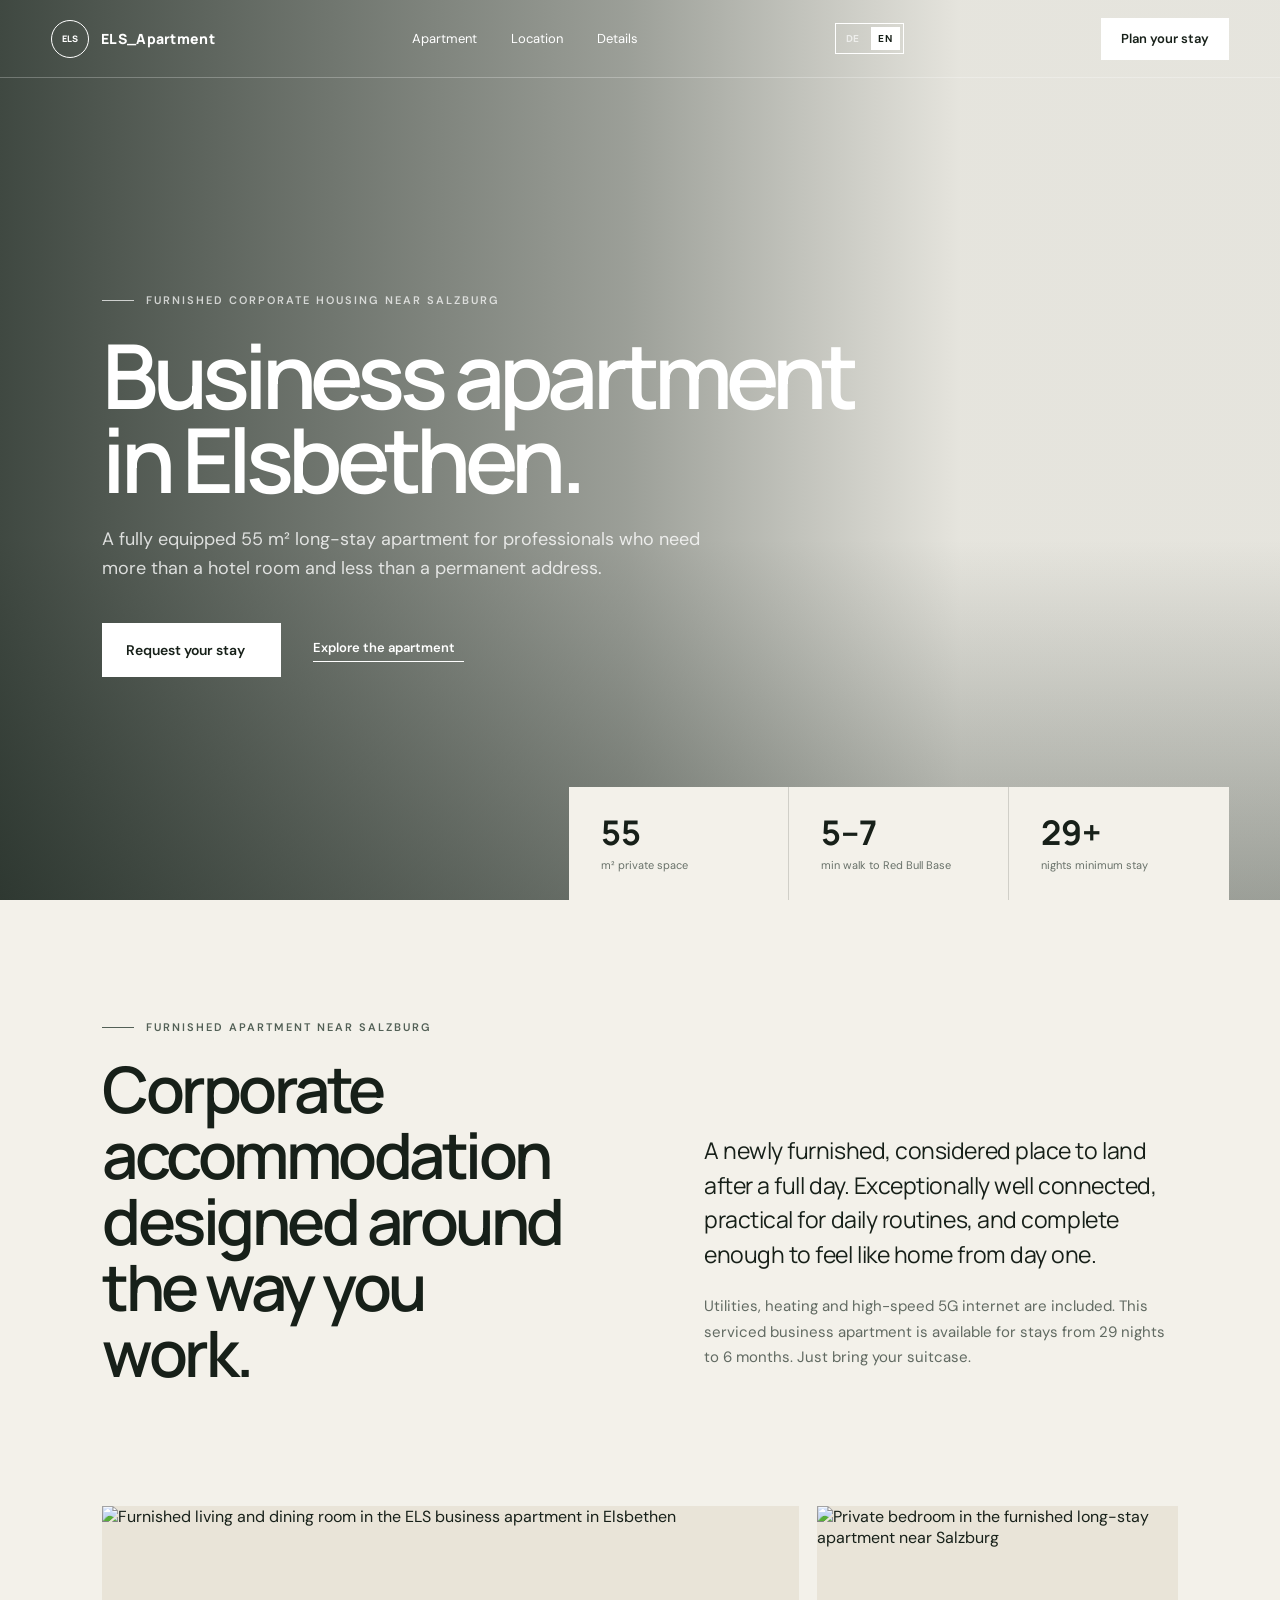
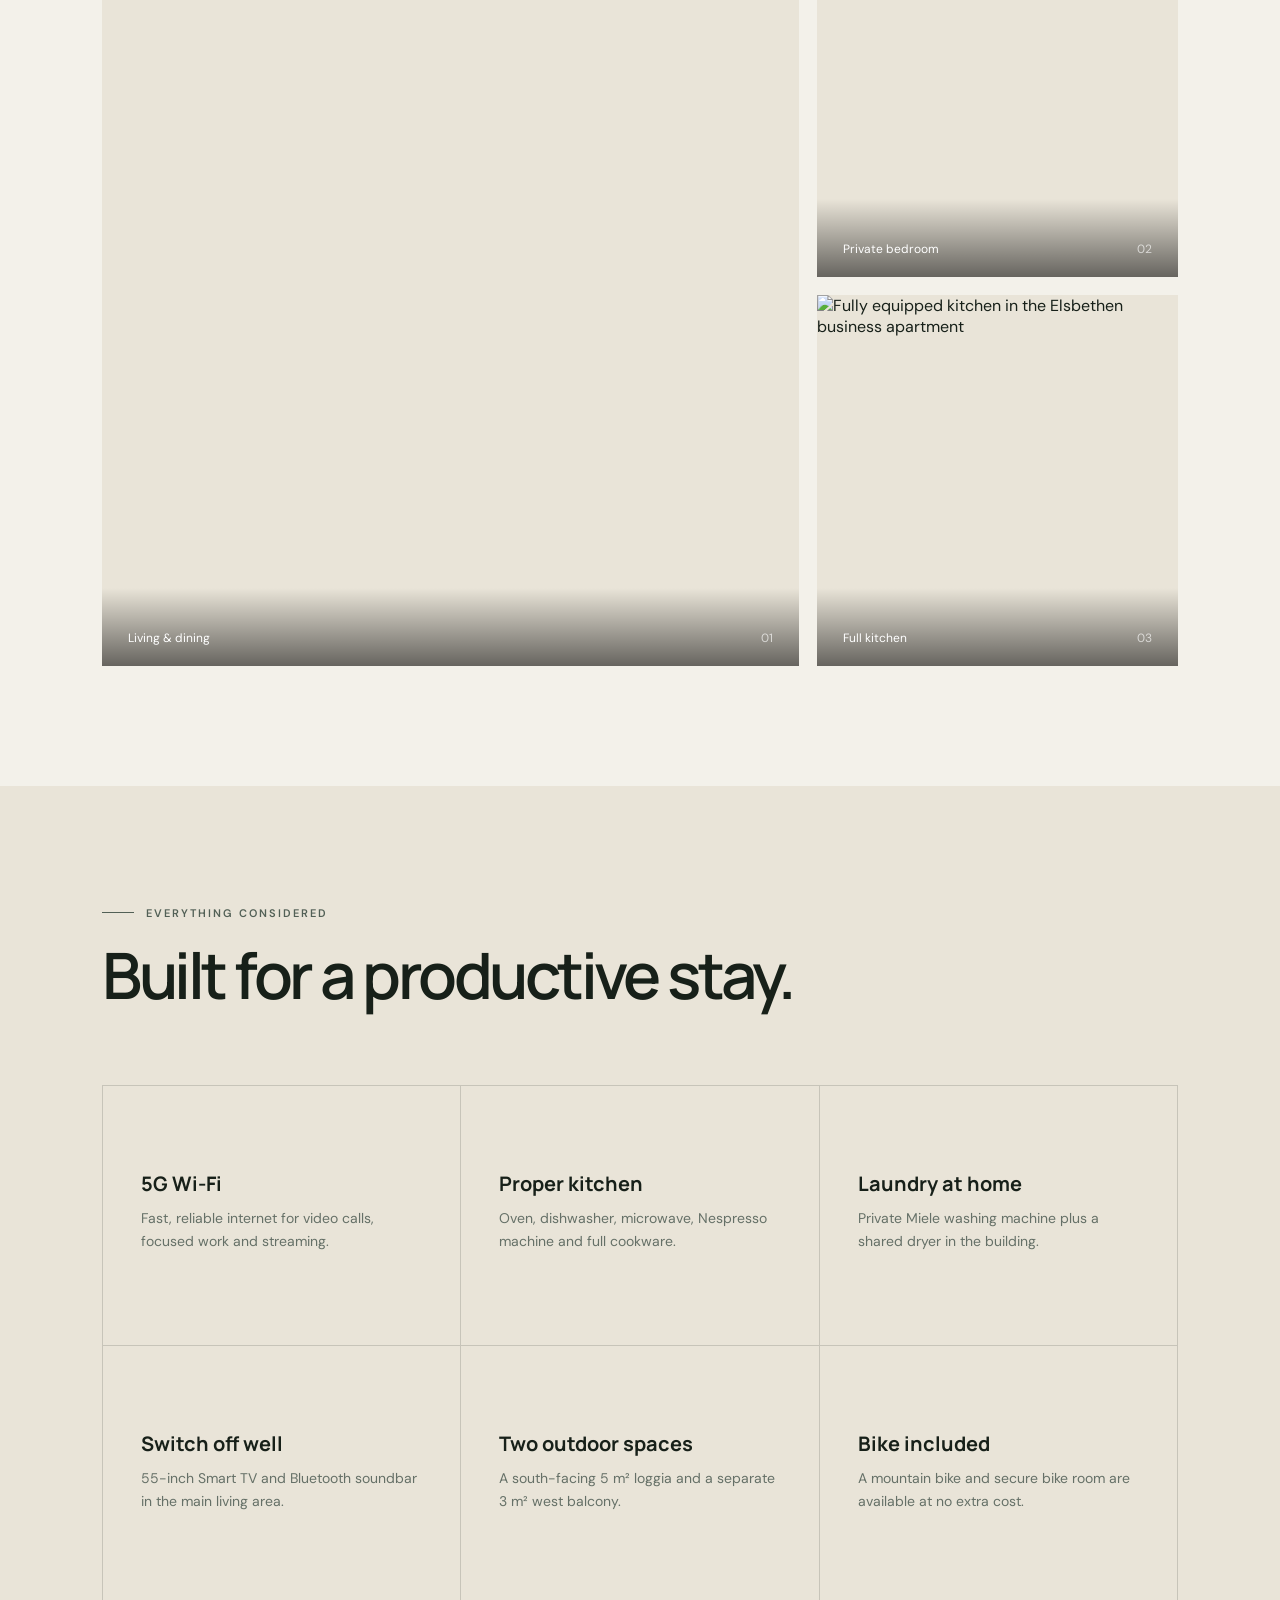
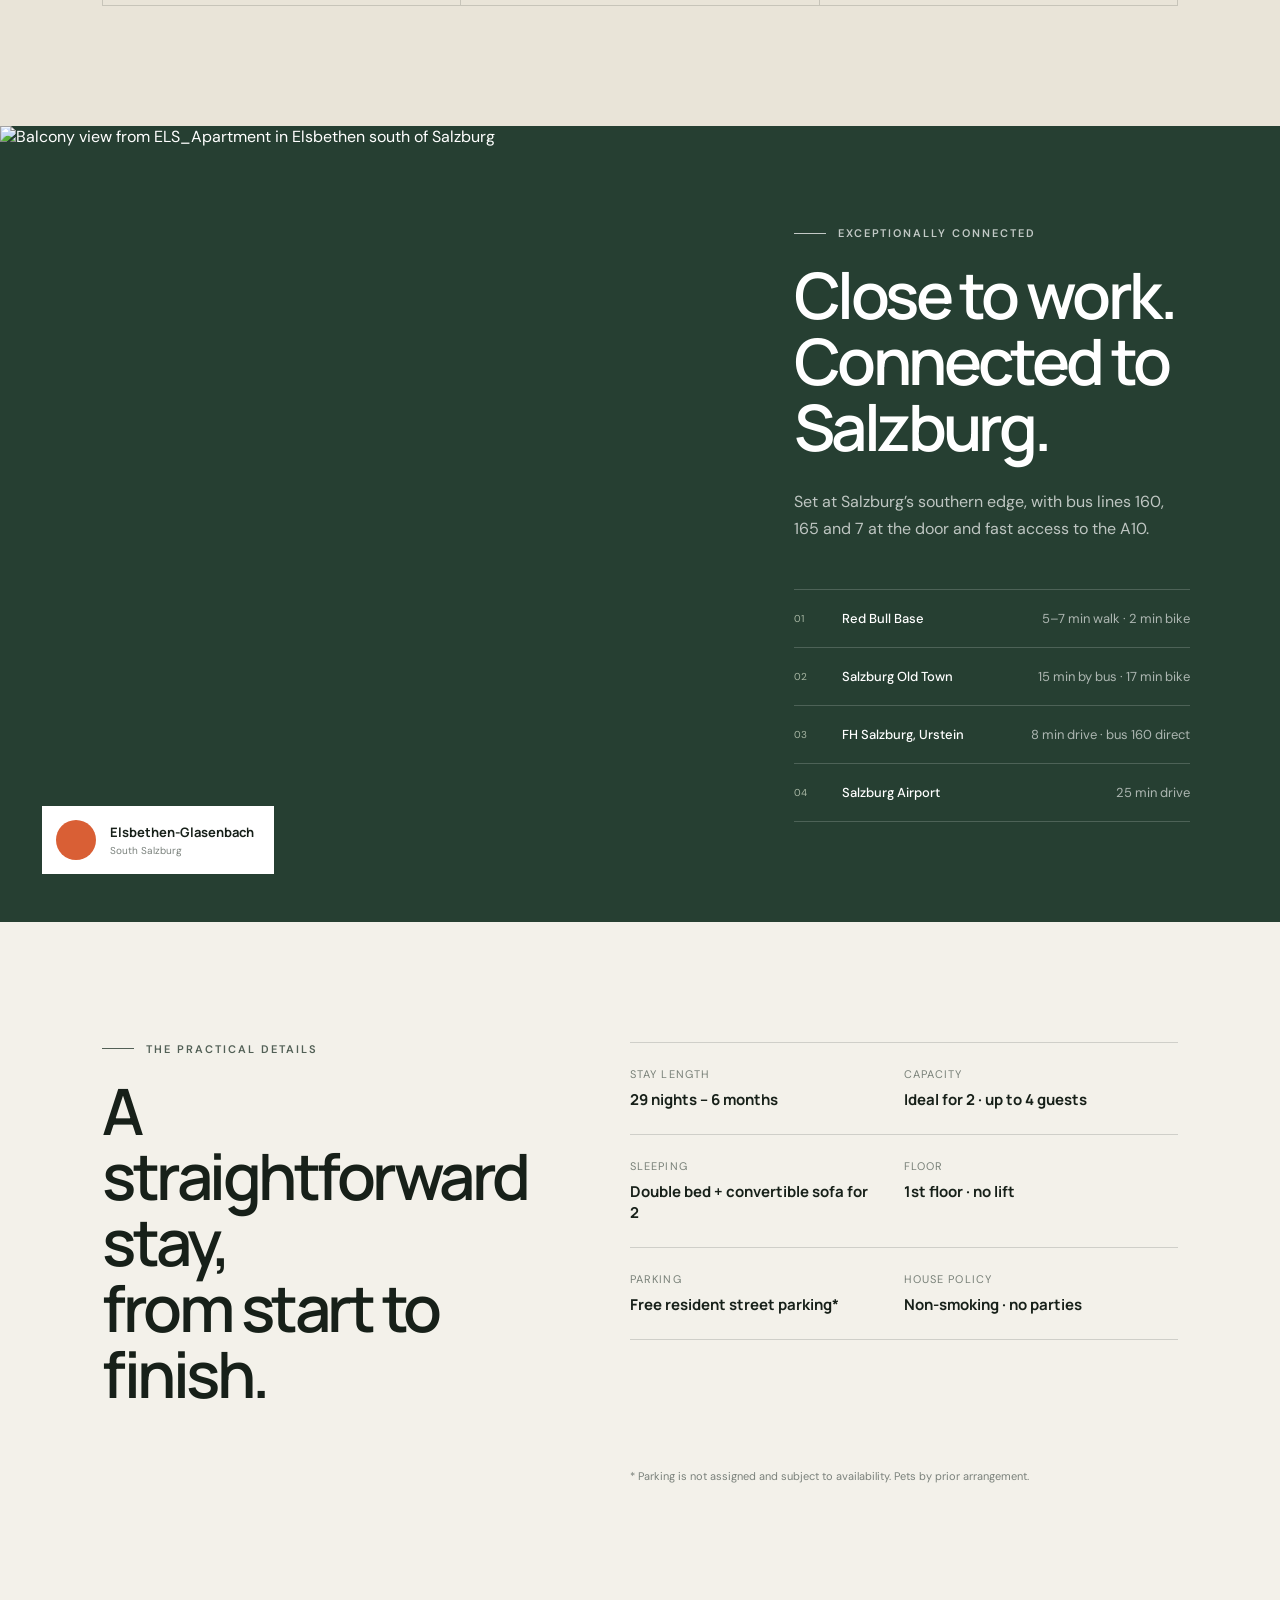
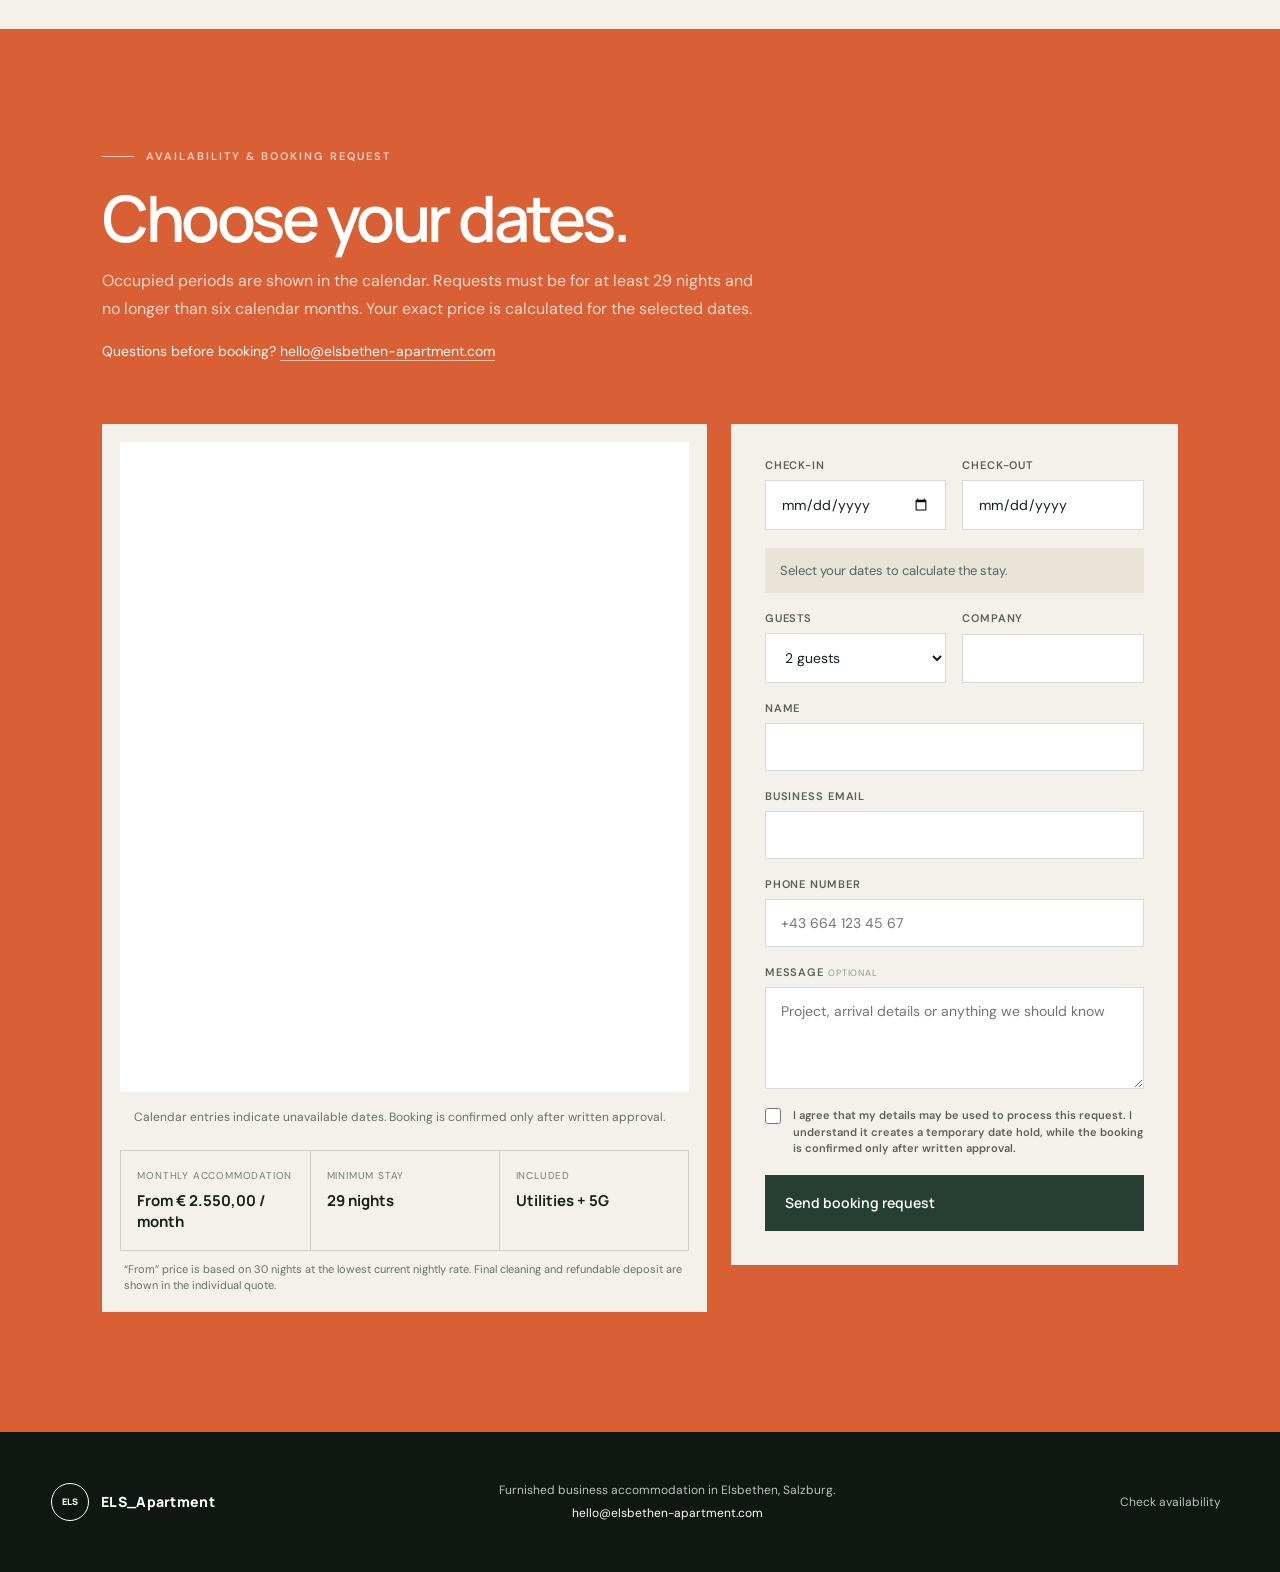
==== commit 421973c2: "Add German site and language switching" ====
--- a/index.html
+++ b/index.html
@@ -6,6 +6,15 @@
   <meta name="description" content="Furnished 55 m² business apartment in Elsbethen near Salzburg for 29-night to 6-month stays. 5G Wi-Fi, full kitchen and 5–7 minutes from Red Bull Base.">
   <meta name="robots" content="index, follow, max-image-preview:large">
   <meta name="theme-color" content="#263f32">
+  <script>
+    (() => {
+      const preferred = localStorage.getItem("els-language");
+      const browserLanguage = (navigator.language || "").toLowerCase();
+      if (preferred === "de" || (!preferred && browserLanguage.startsWith("de"))) {
+        window.location.replace("/de/" + window.location.hash);
+      }
+    })();
+  </script>
   <meta property="og:type" content="website">
   <meta property="og:locale" content="en_AT">
   <meta property="og:site_name" content="ELS_Apartment">
@@ -19,6 +28,9 @@
   <meta name="twitter:description" content="Corporate long-stay accommodation near Salzburg and Red Bull Base.">
   <title>Business Apartment Elsbethen near Salzburg | ELS_Apartment</title>
   <link rel="canonical" href="https://elsbethen-apartment.com/">
+  <link rel="alternate" hreflang="en" href="https://elsbethen-apartment.com/">
+  <link rel="alternate" hreflang="de" href="https://elsbethen-apartment.com/de/">
+  <link rel="alternate" hreflang="x-default" href="https://elsbethen-apartment.com/">
   <link rel="icon" href="data:image/svg+xml,%3Csvg xmlns='http://www.w3.org/2000/svg' viewBox='0 0 64 64'%3E%3Crect width='64' height='64' rx='32' fill='%23263f32'/%3E%3Ctext x='32' y='39' text-anchor='middle' font-family='Arial' font-size='22' font-weight='700' fill='white'%3EELS%3C/text%3E%3C/svg%3E">
   <link rel="preconnect" href="https://fonts.googleapis.com">
   <link rel="preconnect" href="https://fonts.gstatic.com" crossorigin>
@@ -74,6 +86,10 @@
       <a href="#location">Location</a>
       <a href="#details">Details</a>
     </nav>
+    <div class="language-switcher" aria-label="Language selection">
+      <a href="/de/" lang="de" data-language="de">DE</a>
+      <a class="active" href="/" lang="en" data-language="en" aria-current="page">EN</a>
+    </div>
     <a class="button button-small button-dark" href="#inquire">Plan your stay</a>
     <button class="menu-button" aria-label="Open menu" aria-expanded="false">
       <i data-lucide="menu"></i>
@@ -211,6 +227,7 @@
         <div class="eyebrow"><span></span> Availability & booking request</div>
         <h2>Choose your dates.</h2>
         <p>Occupied periods are shown in the calendar. Requests must be for at least 29 nights and no longer than six calendar months. Your exact price is calculated for the selected dates.</p>
+        <p class="booking-contact">Questions before booking? <a href="mailto:hello@elsbethen-apartment.com">hello@elsbethen-apartment.com</a></p>
       </div>
 
       <div class="booking-layout">
@@ -246,7 +263,7 @@
           action="https://script.google.com/macros/s/AKfycbxKKGJCsjs-OVOAfY_7wXqmca9sQUWGIm-oLM4WYkEy-8tX5V9AXcwUU8PVCFfcVv-g9w/exec"
           method="post"
           target="booking-result-frame">
-          <input type="hidden" name="source" value="ELS_Apartment website">
+          <input type="hidden" name="source" value="ELS_Apartment website (English)">
           <input type="hidden" id="request-id" name="requestId">
           <input type="hidden" id="form-started-at" name="formStartedAt">
           <label class="form-trap" aria-hidden="true">
@@ -331,7 +348,10 @@
       <span class="brand-mark">ELS</span>
       <span><b>ELS_Apartment</b></span>
     </a>
-    <p>Furnished business accommodation in Elsbethen, Salzburg.</p>
+    <div class="footer-contact">
+      <p>Furnished business accommodation in Elsbethen, Salzburg.</p>
+      <a href="mailto:hello@elsbethen-apartment.com">hello@elsbethen-apartment.com</a>
+    </div>
     <a href="#inquire">Check availability <i data-lucide="calendar-days"></i></a>
   </footer>
 
--- a/styles.css
+++ b/styles.css
@@ -50,6 +50,21 @@
 nav { display: flex; align-items: center; gap: 34px; font-size: 13px; }
 nav a { transition: opacity .2s; }
 nav a:hover { opacity: .58; }
+.language-switcher {
+  display: flex;
+  align-items: center;
+  gap: 4px;
+  padding: 3px;
+  border: 1px solid currentColor;
+  font-size: 10px;
+  font-weight: 700;
+  letter-spacing: .08em;
+}
+.language-switcher a { padding: 5px 7px; opacity: .65; }
+.language-switcher a:hover { opacity: 1; }
+.language-switcher a.active { color: var(--ink); background: white; opacity: 1; }
+.site-header.scrolled .language-switcher a.active,
+.site-header.open .language-switcher a.active { color: white; background: var(--green); }
 .button { display: inline-flex; align-items: center; justify-content: center; gap: 12px; min-height: 54px; padding: 0 24px; font-weight: 600; font-size: 14px; transition: transform .25s, background .25s, color .25s; }
 .button:hover { transform: translateY(-2px); }
 .button-small { min-height: 42px; padding: 0 20px; font-size: 13px; }
@@ -137,6 +152,8 @@
 .booking-heading .eyebrow { color: rgba(255,255,255,.72); }
 .booking-heading h2 { margin-top: 22px; }
 .booking-heading > p { max-width: 670px; color: rgba(255,255,255,.76); line-height: 1.7; }
+.booking-heading .booking-contact { margin-top: 18px; color: white; font-size: 14px; }
+.booking-contact a { border-bottom: 1px solid rgba(255,255,255,.65); }
 .booking-layout { display: grid; grid-template-columns: 1.15fr .85fr; gap: 24px; margin-top: 60px; align-items: start; }
 .calendar-panel, .booking-form { background: var(--paper); }
 .calendar-panel { padding: 18px; }
@@ -206,6 +223,9 @@
 .footer-brand { color: white; }
 footer p { margin: 0; }
 footer > a:last-child { display: flex; align-items: center; gap: 8px; }
+.footer-contact { display: grid; gap: 7px; text-align: center; }
+.footer-contact a { color: white; }
+.footer-contact a:hover { text-decoration: underline; }
 
 .reveal { opacity: 0; transform: translateY(24px); transition: opacity .7s ease, transform .7s ease; }
 .reveal.visible { opacity: 1; transform: translateY(0); }
@@ -219,6 +239,7 @@
     text-shadow: 0 1px 12px rgba(0, 0, 0, .35);
   }
   .site-header nav, .site-header > .button { display: none; }
+  .language-switcher { margin-left: auto; margin-right: 8px; }
   .menu-button { display: block; }
   .site-header.open { position: fixed; height: auto; min-height: 78px; flex-wrap: wrap; color: var(--ink); background: var(--paper); }
   .site-header.open nav { order: 3; width: 100%; display: flex; flex-direction: column; align-items: flex-start; gap: 0; padding: 14px 0 22px; }
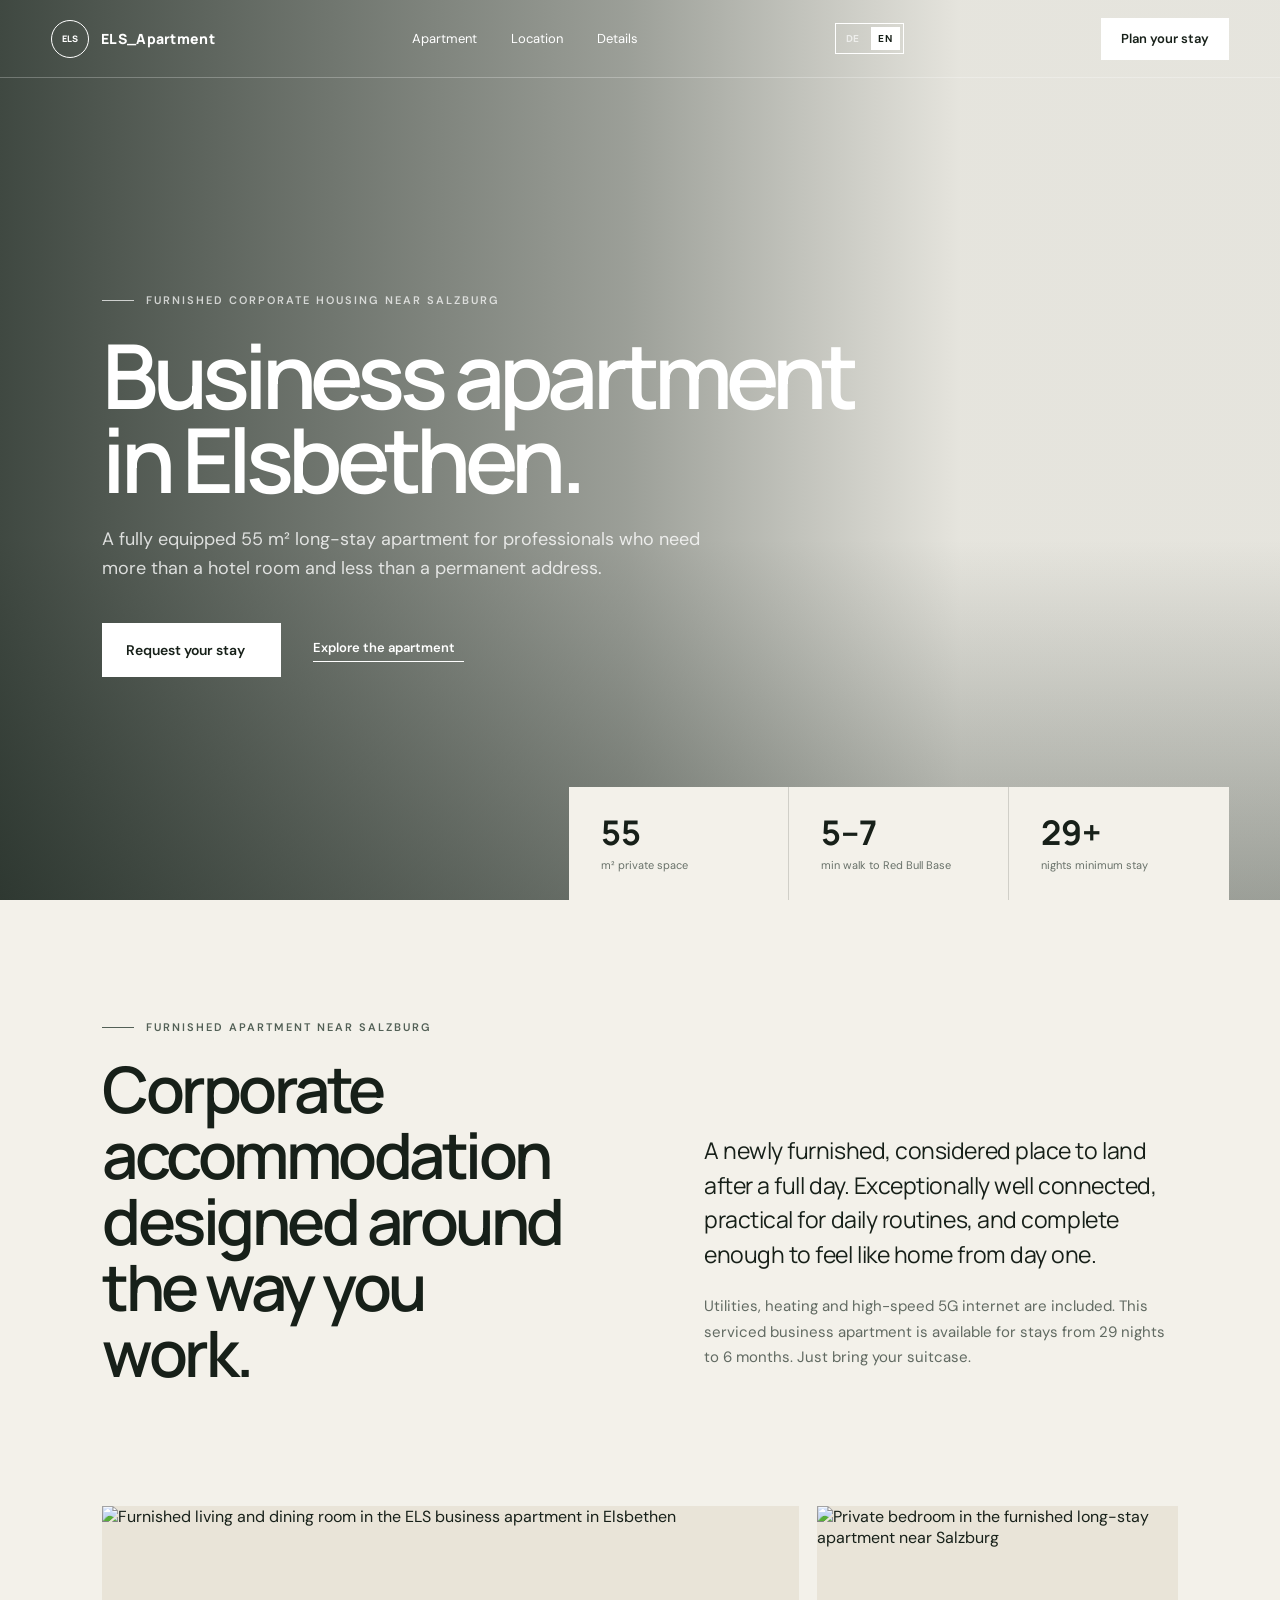
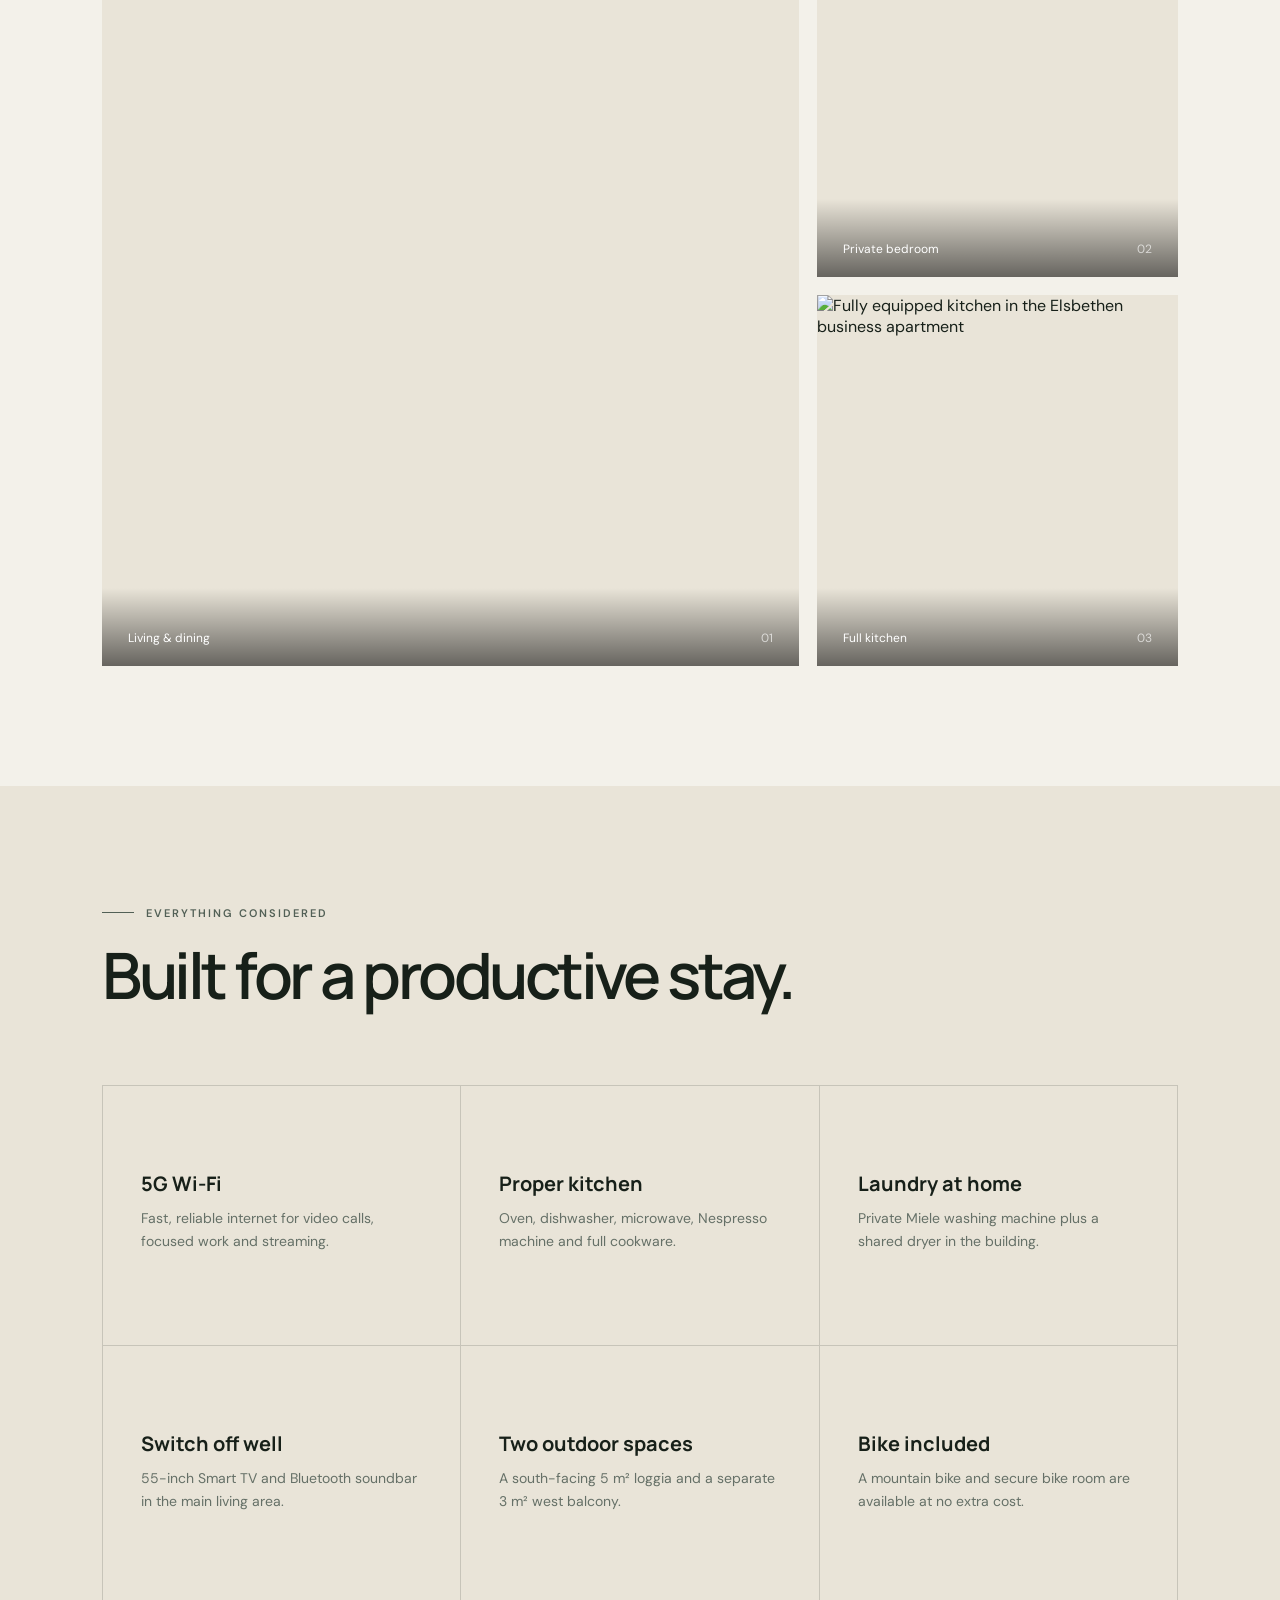
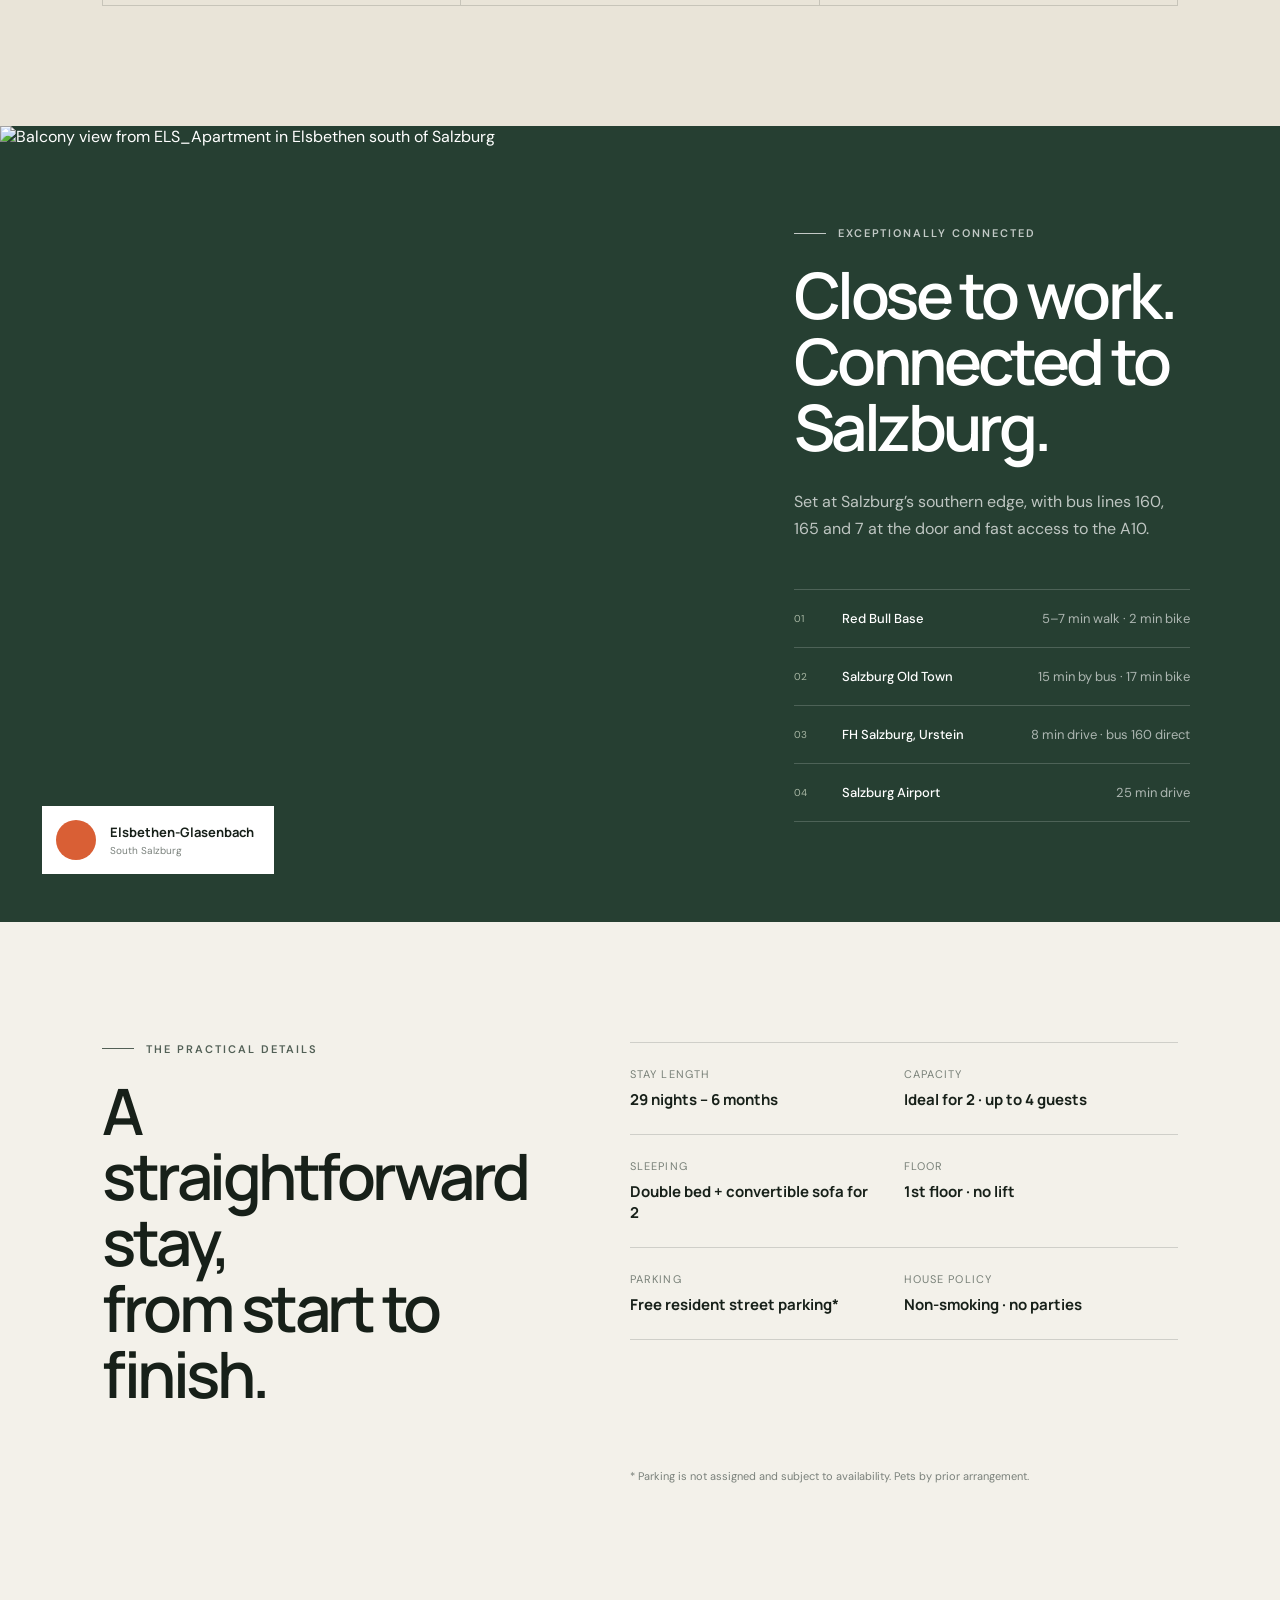
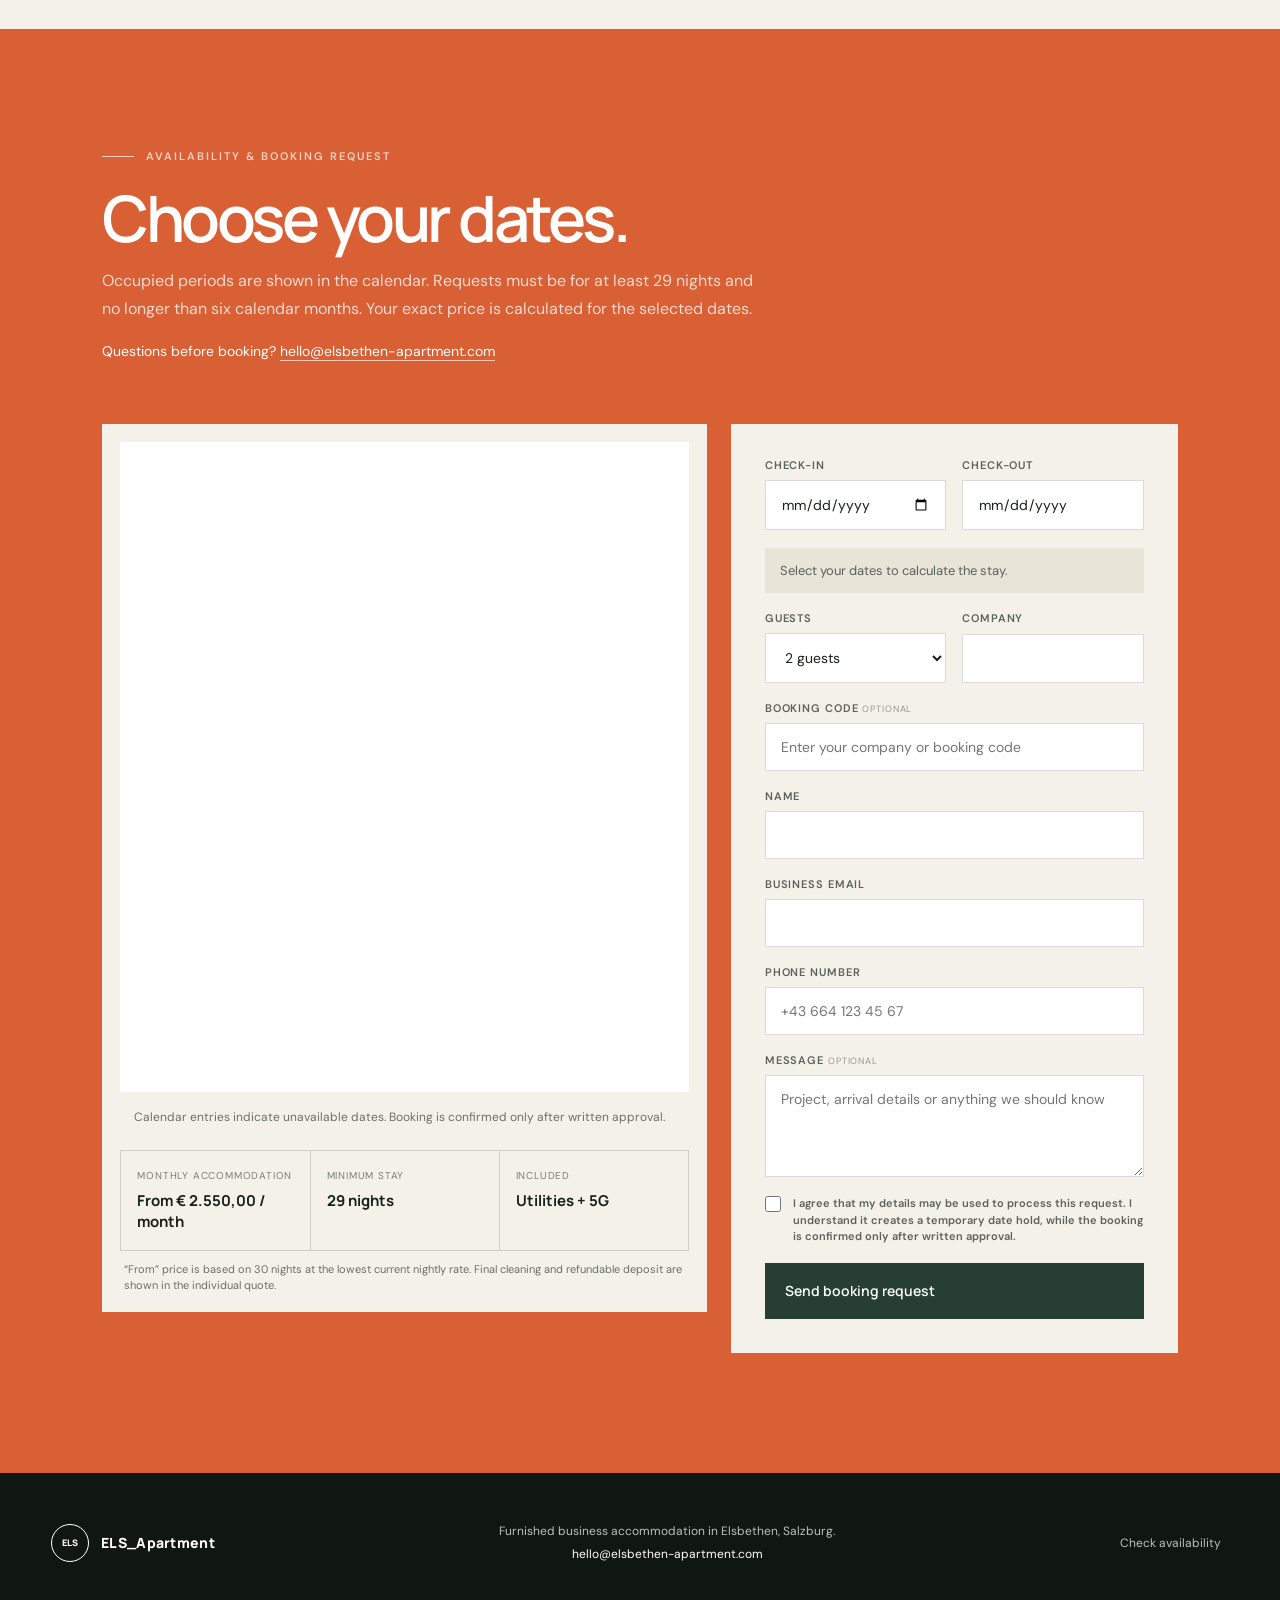
==== commit 89dfe02b: "Add managed booking discount codes" ====
--- a/index.html
+++ b/index.html
@@ -35,7 +35,7 @@
   <link rel="preconnect" href="https://fonts.googleapis.com">
   <link rel="preconnect" href="https://fonts.gstatic.com" crossorigin>
   <link href="https://fonts.googleapis.com/css2?family=DM+Sans:wght@400;500;600&family=Manrope:wght@500;600;700;800&display=swap" rel="stylesheet">
-  <link rel="stylesheet" href="styles.css">
+  <link rel="stylesheet" href="styles.css?v=20260614-2">
   <script src="https://unpkg.com/lucide@0.468.0/dist/umd/lucide.min.js" defer></script>
   <script type="application/ld+json">
   {
@@ -304,6 +304,17 @@
           </div>
 
           <label>
+            <span>Booking code <small>Optional</small></span>
+            <input
+              type="text"
+              id="booking-code"
+              name="bookingCode"
+              autocomplete="off"
+              maxlength="40"
+              placeholder="Enter your company or booking code">
+          </label>
+
+          <label>
             <span>Name</span>
             <input type="text" name="name" autocomplete="name" required>
           </label>
@@ -355,6 +366,6 @@
     <a href="#inquire">Check availability <i data-lucide="calendar-days"></i></a>
   </footer>
 
-  <script src="script.js"></script>
+  <script src="script.js?v=20260614-2"></script>
 </body>
 </html>
--- a/styles.css
+++ b/styles.css
@@ -198,6 +198,8 @@
 .price-line strong { color: var(--ink); font-weight: 600; }
 .price-line.total { margin-top: 4px; padding-top: 13px; border-top: 1px solid var(--line); color: var(--ink); font-family: var(--display); font-size: 16px; }
 .price-line.deposit { font-size: 11px; }
+.price-line.discount { color: var(--green); }
+.price-line.discount strong { color: var(--green); }
 .price-disclaimer { margin: 3px 0 0; color: #838a84; font-size: 10px; line-height: 1.5; }
 .consent { grid-template-columns: 18px 1fr !important; align-items: start; gap: 10px !important; }
 .consent input { width: 16px; height: 16px; margin: 1px 0 0; accent-color: var(--green); }
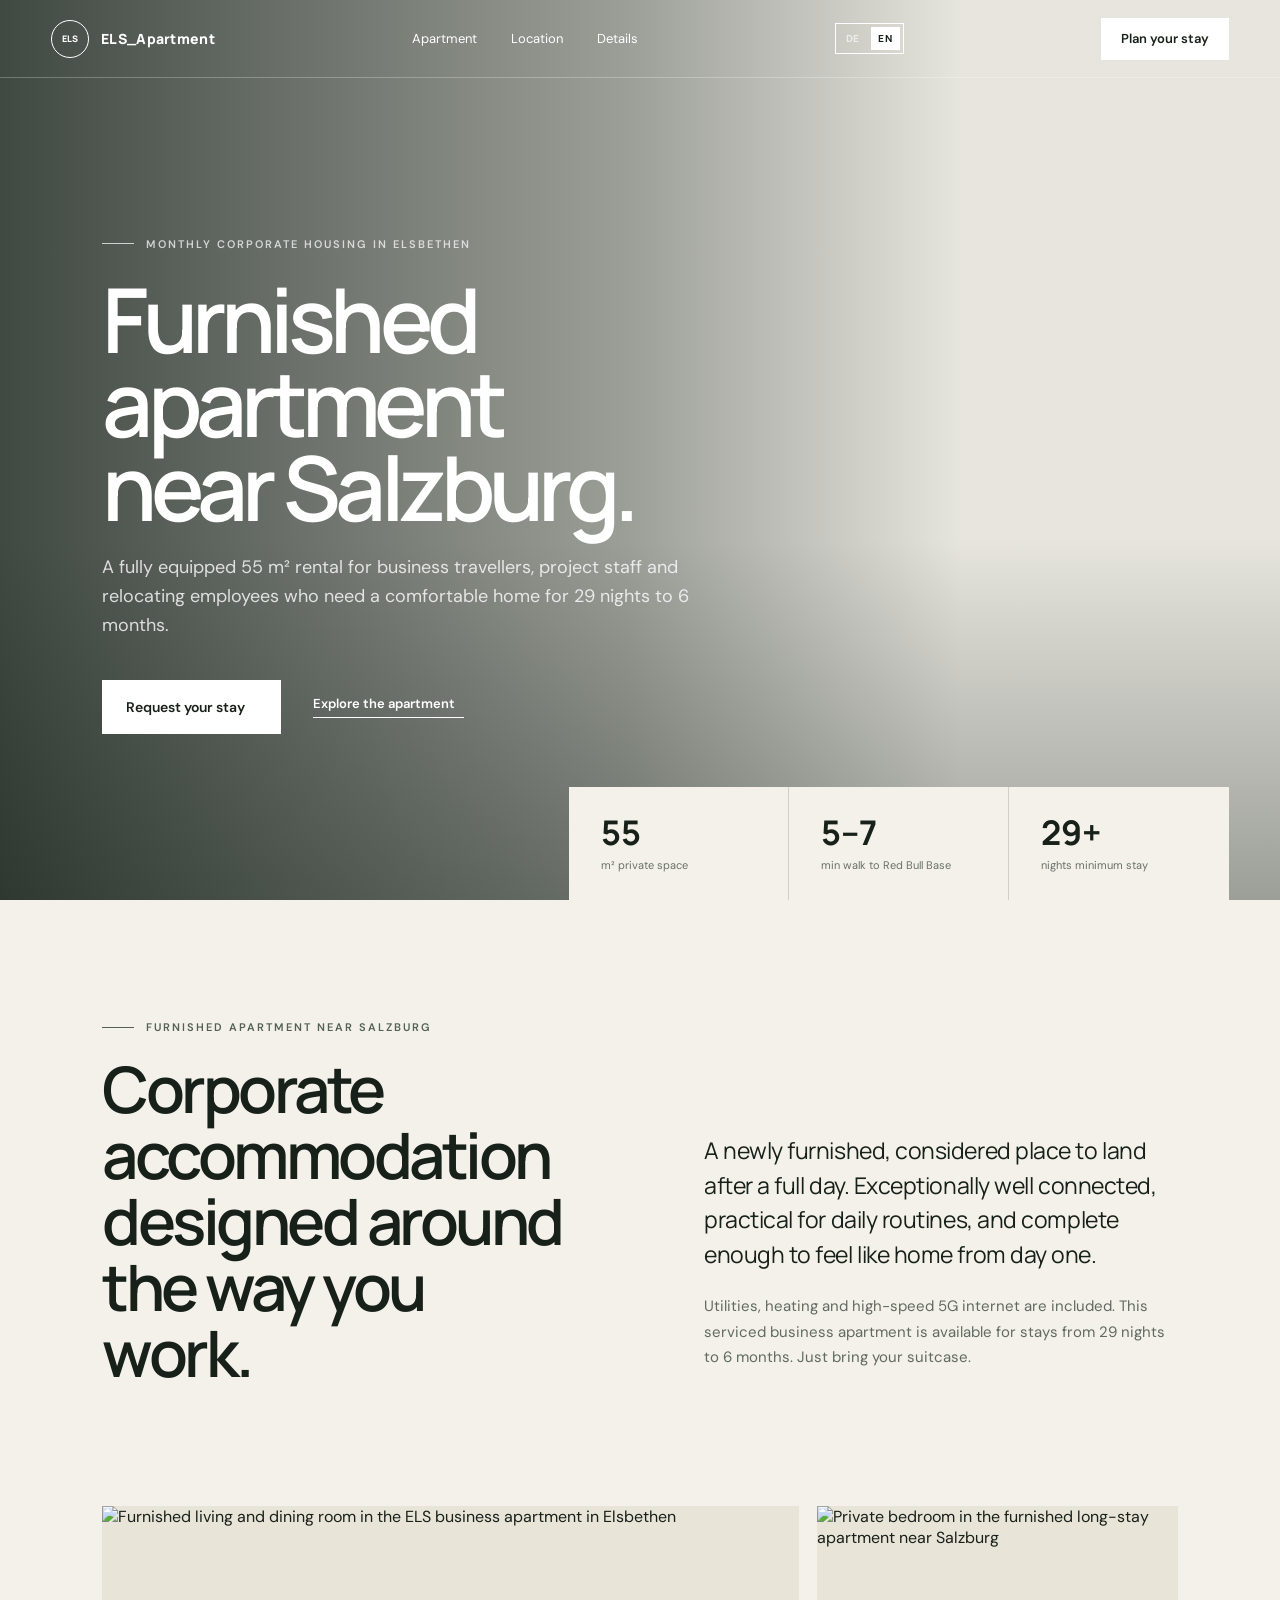
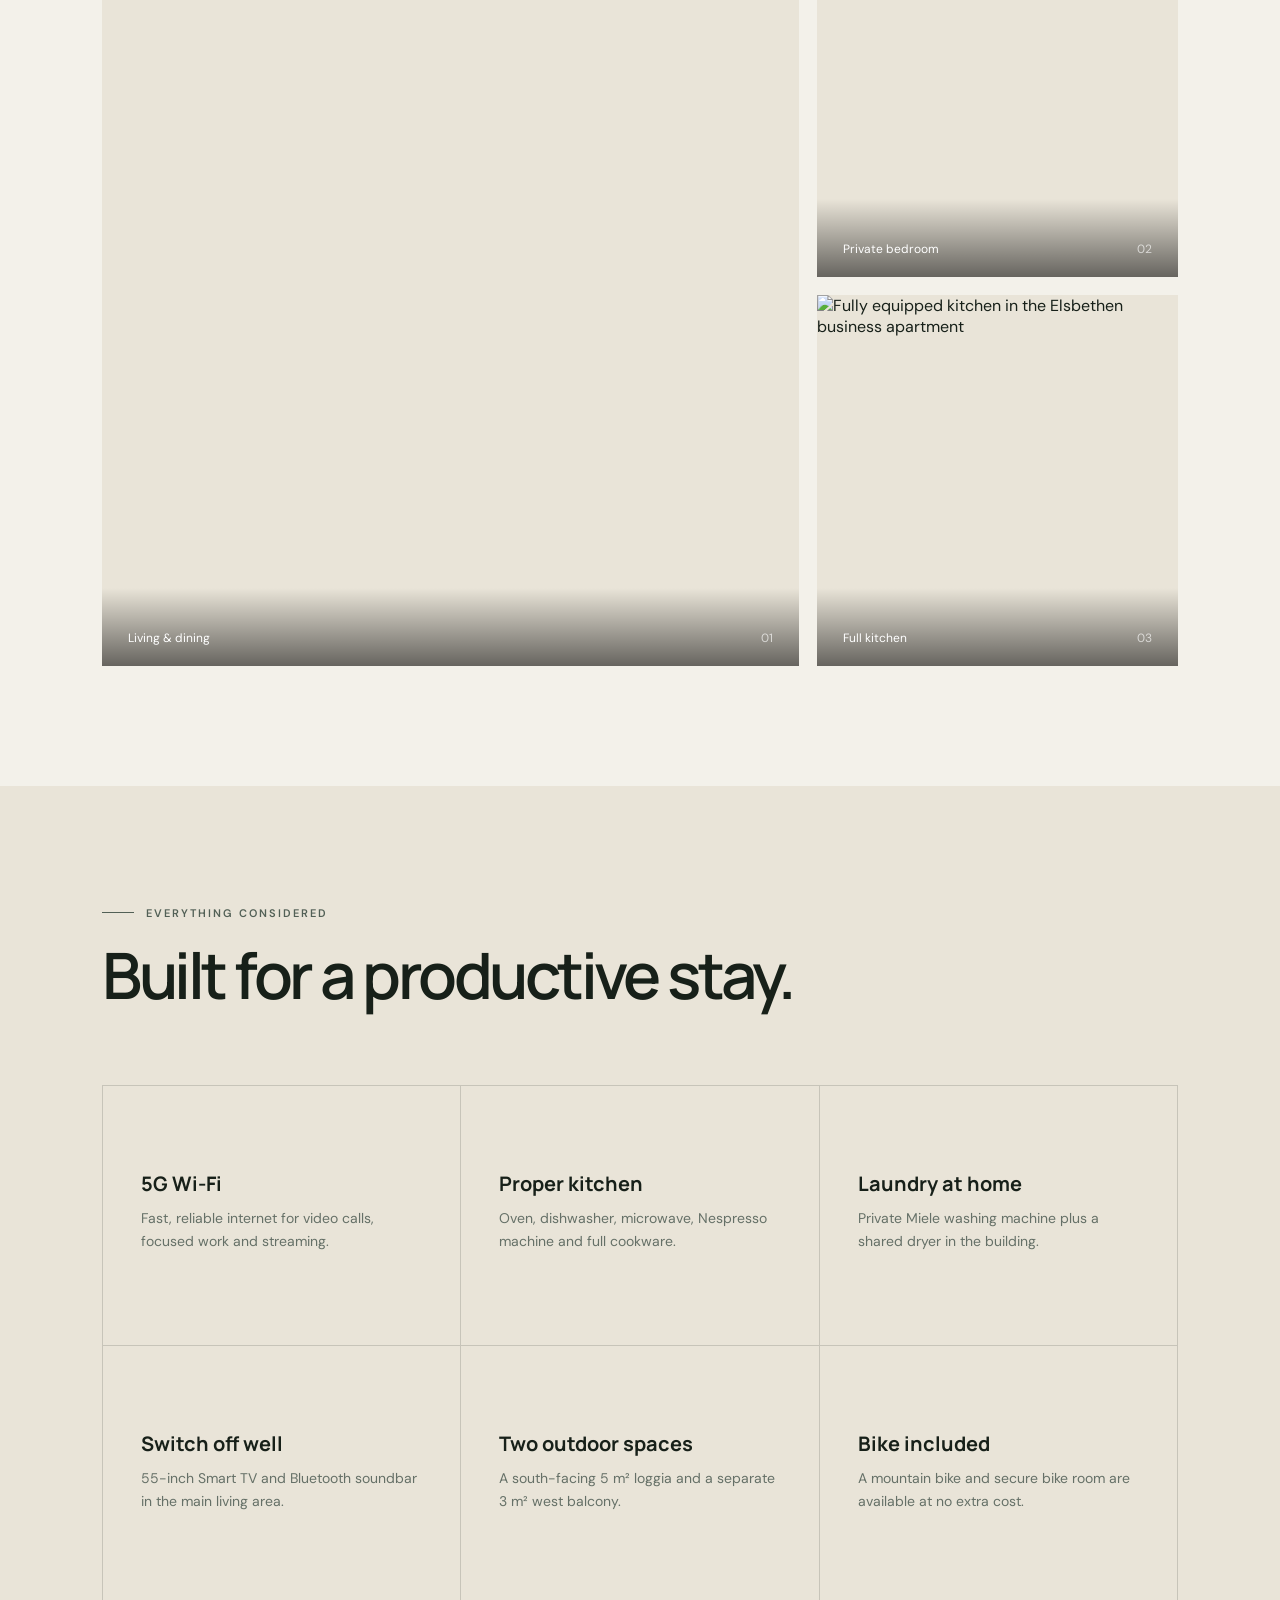
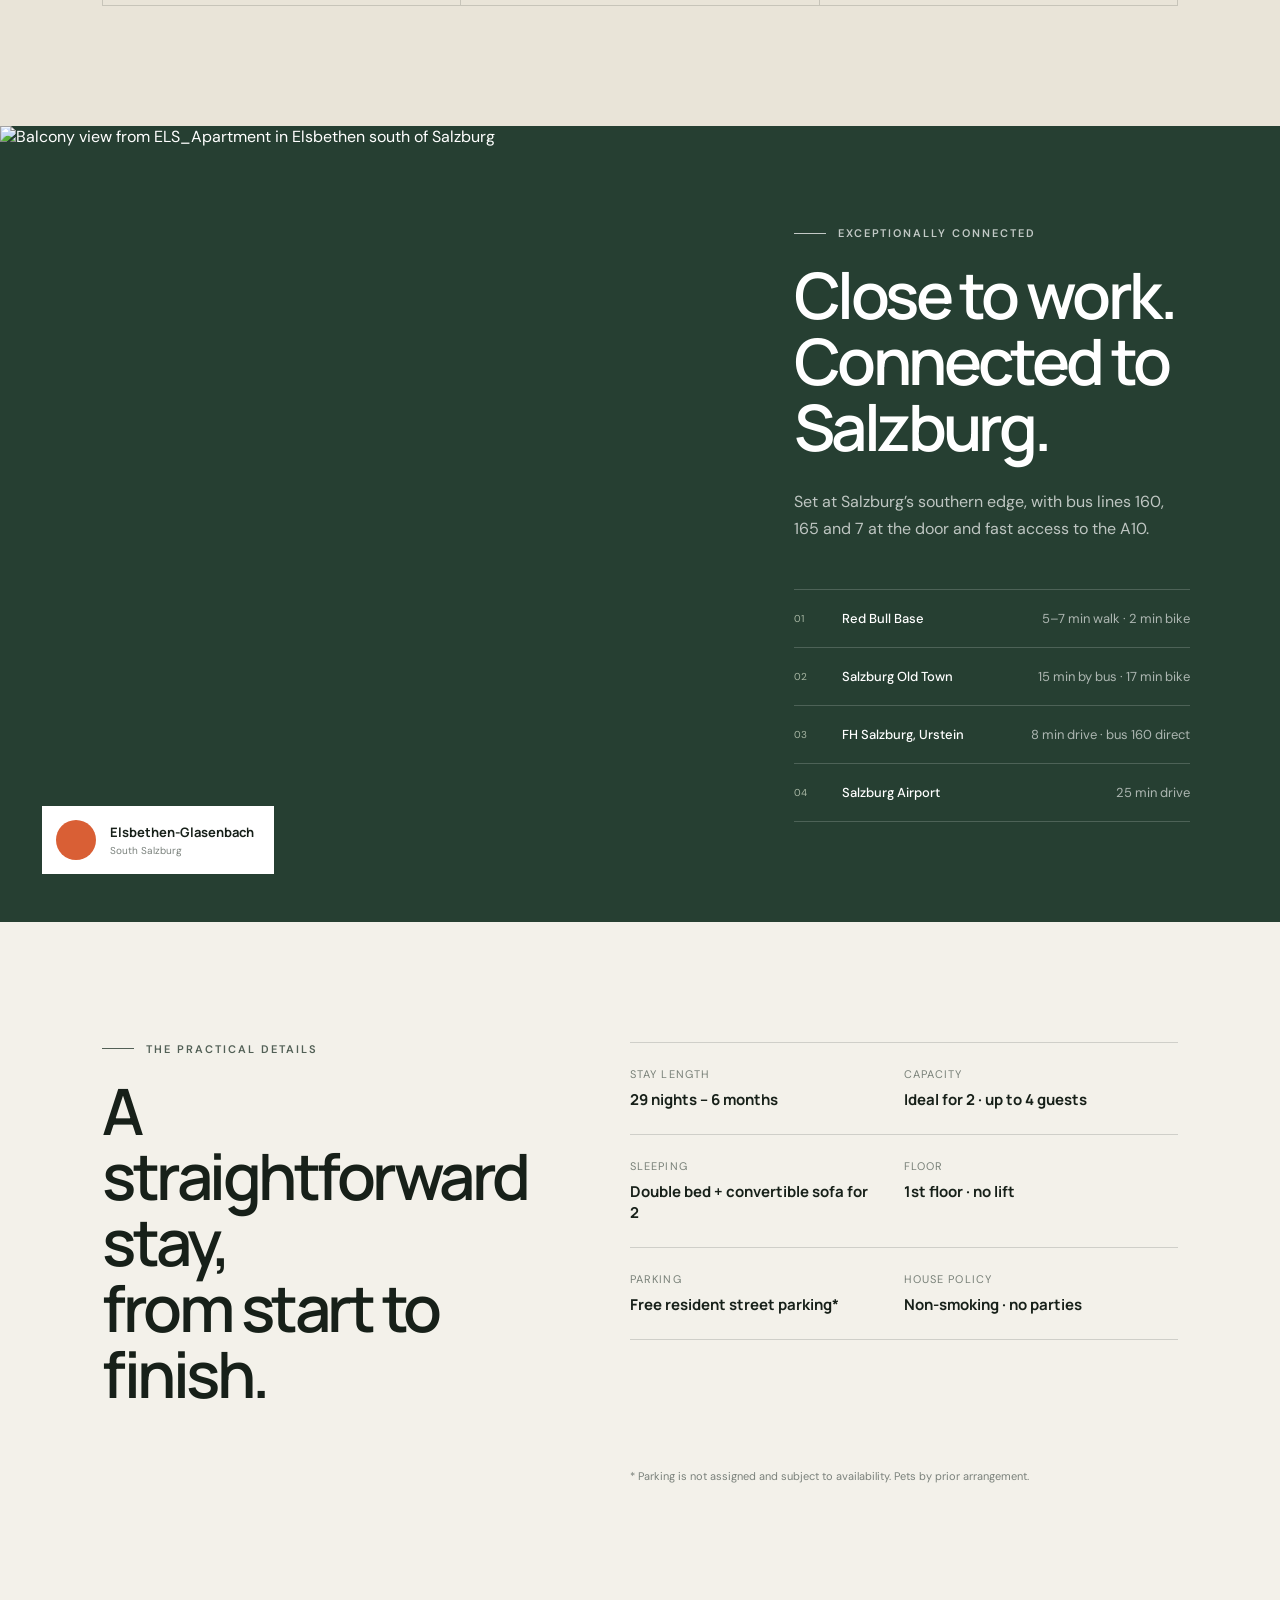
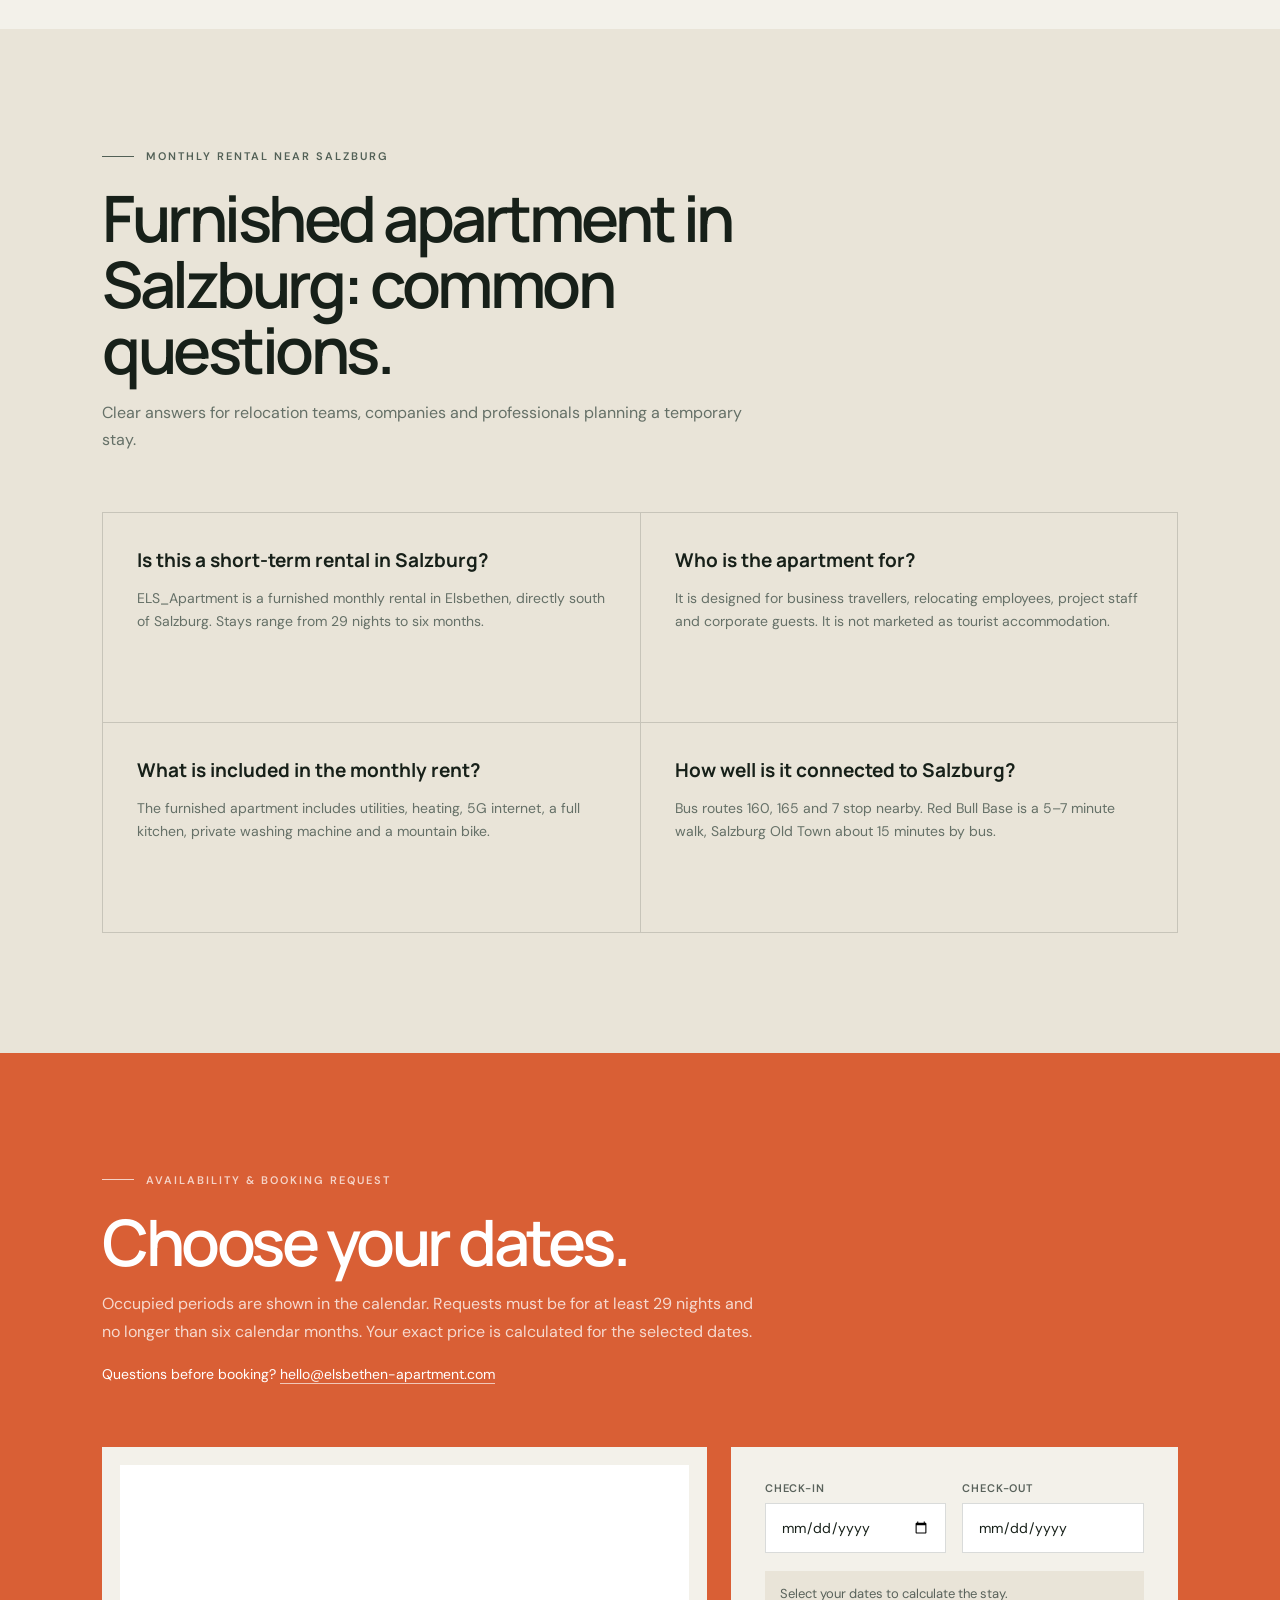
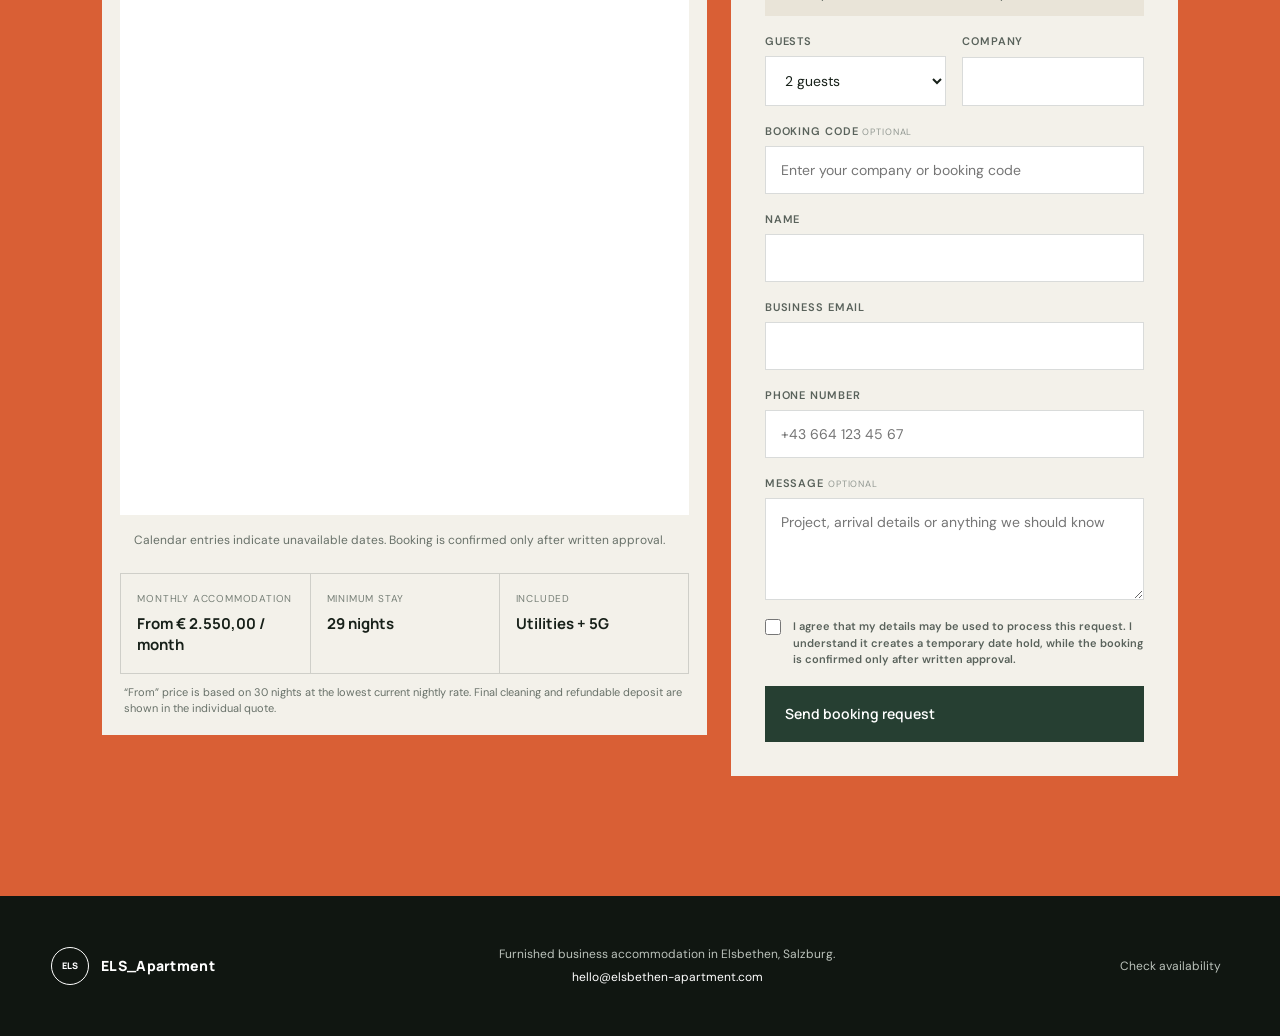
==== commit b88dbbaf: "Improve search visibility and add site identity assets" ====
--- a/index.html
+++ b/index.html
@@ -3,7 +3,7 @@
 <head>
   <meta charset="UTF-8">
   <meta name="viewport" content="width=device-width, initial-scale=1.0">
-  <meta name="description" content="Furnished 55 m² business apartment in Elsbethen near Salzburg for 29-night to 6-month stays. 5G Wi-Fi, full kitchen and 5–7 minutes from Red Bull Base.">
+  <meta name="description" content="Furnished apartment near Salzburg for monthly corporate stays of 29 nights to 6 months. In Elsbethen with 5G Wi-Fi, kitchen and space for 4.">
   <meta name="robots" content="index, follow, max-image-preview:large">
   <meta name="theme-color" content="#263f32">
   <script>
@@ -18,32 +18,44 @@
   <meta property="og:type" content="website">
   <meta property="og:locale" content="en_AT">
   <meta property="og:site_name" content="ELS_Apartment">
-  <meta property="og:title" content="Furnished Business Apartment in Elsbethen | ELS_Apartment">
-  <meta property="og:description" content="Corporate accommodation near Salzburg for stays from 29 nights to 6 months, with 5G Wi-Fi, full kitchen and space for up to four guests.">
+  <meta property="og:title" content="Furnished Apartment Salzburg | ELS_Apartment">
+  <meta property="og:description" content="Monthly corporate housing in Elsbethen near Salzburg for stays from 29 nights to 6 months, with 5G Wi-Fi and space for up to four guests.">
   <meta property="og:url" content="https://elsbethen-apartment.com/">
   <meta property="og:image" content="https://www.kurzzeitmiete.at/Accommodations/49608590/NEU-Erstbezug-%20Premium%20Apartment%20Elsbethen%2C%20zu%20Fu%C3%9F%20zur%20Red%20Bull%20Base%2C%20Top%20Infrastruktur%20und%20Verkehrsanbindung%20%28Bus-Zug-Rad%29%2C%20Rad%20incl.-49608592/image-thumb__198722__gallery-full/2598994867-IMG_1857.JPG@2x.webp">
   <meta property="og:image:alt" content="Furnished living and dining area at ELS_Apartment in Elsbethen near Salzburg">
   <meta name="twitter:card" content="summary_large_image">
-  <meta name="twitter:title" content="Furnished Business Apartment in Elsbethen">
-  <meta name="twitter:description" content="Corporate long-stay accommodation near Salzburg and Red Bull Base.">
-  <title>Business Apartment Elsbethen near Salzburg | ELS_Apartment</title>
+  <meta name="twitter:title" content="Furnished Apartment Salzburg | ELS_Apartment">
+  <meta name="twitter:description" content="Monthly corporate accommodation in Elsbethen near Salzburg for 29 nights to 6 months.">
+  <title>Furnished Apartment Salzburg | Monthly Business Rental</title>
   <link rel="canonical" href="https://elsbethen-apartment.com/">
   <link rel="alternate" hreflang="en" href="https://elsbethen-apartment.com/">
   <link rel="alternate" hreflang="de" href="https://elsbethen-apartment.com/de/">
   <link rel="alternate" hreflang="x-default" href="https://elsbethen-apartment.com/">
-  <link rel="icon" href="data:image/svg+xml,%3Csvg xmlns='http://www.w3.org/2000/svg' viewBox='0 0 64 64'%3E%3Crect width='64' height='64' rx='32' fill='%23263f32'/%3E%3Ctext x='32' y='39' text-anchor='middle' font-family='Arial' font-size='22' font-weight='700' fill='white'%3EELS%3C/text%3E%3C/svg%3E">
+  <link rel="icon" href="/favicon.ico" sizes="any">
+  <link rel="icon" href="/favicon.svg" type="image/svg+xml">
+  <link rel="apple-touch-icon" href="/apple-touch-icon.png">
+  <link rel="manifest" href="/site.webmanifest">
   <link rel="preconnect" href="https://fonts.googleapis.com">
   <link rel="preconnect" href="https://fonts.gstatic.com" crossorigin>
   <link href="https://fonts.googleapis.com/css2?family=DM+Sans:wght@400;500;600&family=Manrope:wght@500;600;700;800&display=swap" rel="stylesheet">
-  <link rel="stylesheet" href="styles.css?v=20260614-2">
+  <link rel="stylesheet" href="styles.css?v=20260618">
   <script src="https://unpkg.com/lucide@0.468.0/dist/umd/lucide.min.js" defer></script>
   <script type="application/ld+json">
   {
     "@context": "https://schema.org",
-    "@type": "Apartment",
+    "@type": ["Apartment", "Accommodation"],
+    "@id": "https://elsbethen-apartment.com/#apartment",
     "name": "ELS_Apartment",
     "url": "https://elsbethen-apartment.com/",
-    "description": "Fully furnished 55 square metre business apartment in Elsbethen near Salzburg for professional stays from 29 nights to 6 months.",
+    "mainEntityOfPage": "https://elsbethen-apartment.com/",
+    "description": "Furnished 55 square metre apartment in Elsbethen near Salzburg for monthly corporate housing, relocation and professional stays from 29 nights to 6 months.",
+    "email": "hello@elsbethen-apartment.com",
+    "image": "https://www.kurzzeitmiete.at/Accommodations/49608590/NEU-Erstbezug-%20Premium%20Apartment%20Elsbethen%2C%20zu%20Fu%C3%9F%20zur%20Red%20Bull%20Base%2C%20Top%20Infrastruktur%20und%20Verkehrsanbindung%20%28Bus-Zug-Rad%29%2C%20Rad%20incl.-49608592/image-thumb__198722__gallery-full/2598994867-IMG_1857.JPG@2x.webp",
+    "sameAs": "https://www.kurzzeitmiete.at/de/Unterk%C3%BCnfte/NEU-Erstbezug-Premium-Apartment-Elsbethen-zu-Fu%C3%9F-zur-Red-Bull-Base-Top-Infrastruktur-und-Verkehrsanbindung-(Bus-Zug-Rad)-Rad-incl_a_49608592",
+    "audience": {
+      "@type": "BusinessAudience",
+      "audienceType": "Business travellers, relocating employees and project staff"
+    },
     "address": {
       "@type": "PostalAddress",
       "addressLocality": "Elsbethen",
@@ -64,6 +76,11 @@
     },
     "petsAllowed": "Pets by prior arrangement",
     "smokingAllowed": false,
+    "additionalProperty": [
+      {"@type": "PropertyValue", "name": "Minimum stay", "value": "29 nights"},
+      {"@type": "PropertyValue", "name": "Maximum stay", "value": "6 months"},
+      {"@type": "PropertyValue", "name": "Rental type", "value": "Furnished monthly corporate rental"}
+    ],
     "amenityFeature": [
       {"@type": "LocationFeatureSpecification", "name": "5G Wi-Fi", "value": true},
       {"@type": "LocationFeatureSpecification", "name": "Private kitchen", "value": true},
@@ -71,6 +88,40 @@
       {"@type": "LocationFeatureSpecification", "name": "Two balconies", "value": true},
       {"@type": "LocationFeatureSpecification", "name": "Mountain bike included", "value": true},
       {"@type": "LocationFeatureSpecification", "name": "Free resident street parking", "value": true}
+    ]
+  }
+  </script>
+  <script type="application/ld+json">
+  {
+    "@context": "https://schema.org",
+    "@type": "WebSite",
+    "@id": "https://elsbethen-apartment.com/#website",
+    "url": "https://elsbethen-apartment.com/",
+    "name": "ELS_Apartment",
+    "inLanguage": ["en", "de"],
+    "about": {"@id": "https://elsbethen-apartment.com/#apartment"}
+  }
+  </script>
+  <script type="application/ld+json">
+  {
+    "@context": "https://schema.org",
+    "@type": "FAQPage",
+    "mainEntity": [
+      {
+        "@type": "Question",
+        "name": "Is ELS_Apartment a short-term rental in Salzburg?",
+        "acceptedAnswer": {"@type": "Answer", "text": "ELS_Apartment is a furnished monthly rental in Elsbethen at Salzburg's southern edge. It is available for professional stays from 29 nights to 6 months."}
+      },
+      {
+        "@type": "Question",
+        "name": "Who is the furnished apartment intended for?",
+        "acceptedAnswer": {"@type": "Answer", "text": "The apartment is intended for business travellers, relocating employees, project staff and corporate guests rather than tourist stays."}
+      },
+      {
+        "@type": "Question",
+        "name": "How many guests can stay?",
+        "acceptedAnswer": {"@type": "Answer", "text": "The apartment is ideal for one or two people and can accommodate up to four guests using the convertible sofa in the living room."}
+      }
     ]
   }
   </script>
@@ -103,9 +154,9 @@
       </video>
       <div class="hero-shade"></div>
       <div class="hero-content">
-        <div class="eyebrow light"><span></span> Furnished corporate housing near Salzburg</div>
-        <h1>Business apartment<br>in Elsbethen.</h1>
-        <p>A fully equipped 55 m² long-stay apartment for professionals who need more than a hotel room and less than a permanent address.</p>
+        <div class="eyebrow light"><span></span> Monthly corporate housing in Elsbethen</div>
+        <h1>Furnished apartment<br>near Salzburg.</h1>
+        <p>A fully equipped 55 m² rental for business travellers, project staff and relocating employees who need a comfortable home for 29 nights to 6 months.</p>
         <div class="hero-actions">
           <a class="button button-light" href="#inquire">Request your stay <i data-lucide="arrow-up-right"></i></a>
           <a class="text-link light-link" href="#apartment">Explore the apartment <i data-lucide="arrow-down"></i></a>
@@ -220,6 +271,32 @@
         <div><span>House policy</span><strong>Non-smoking · no parties</strong></div>
       </div>
       <p class="fine-print">* Parking is not assigned and subject to availability. Pets by prior arrangement.</p>
+    </section>
+
+    <section class="faq section" id="faq">
+      <div class="section-heading">
+        <div class="eyebrow"><span></span> Monthly rental near Salzburg</div>
+        <h2>Furnished apartment in Salzburg: common questions.</h2>
+        <p>Clear answers for relocation teams, companies and professionals planning a temporary stay.</p>
+      </div>
+      <div class="faq-grid">
+        <article>
+          <h3>Is this a short-term rental in Salzburg?</h3>
+          <p>ELS_Apartment is a furnished monthly rental in Elsbethen, directly south of Salzburg. Stays range from 29 nights to six months.</p>
+        </article>
+        <article>
+          <h3>Who is the apartment for?</h3>
+          <p>It is designed for business travellers, relocating employees, project staff and corporate guests. It is not marketed as tourist accommodation.</p>
+        </article>
+        <article>
+          <h3>What is included in the monthly rent?</h3>
+          <p>The furnished apartment includes utilities, heating, 5G internet, a full kitchen, private washing machine and a mountain bike.</p>
+        </article>
+        <article>
+          <h3>How well is it connected to Salzburg?</h3>
+          <p>Bus routes 160, 165 and 7 stop nearby. Red Bull Base is a 5–7 minute walk, Salzburg Old Town about 15 minutes by bus.</p>
+        </article>
+      </div>
     </section>
 
     <section class="booking section" id="inquire">
--- a/styles.css
+++ b/styles.css
@@ -146,6 +146,13 @@
 .stay-grid span { margin-bottom: 8px; color: #788078; font-size: 11px; text-transform: uppercase; letter-spacing: .1em; }
 .stay-grid strong { font-family: var(--display); font-size: 15px; }
 .fine-print { grid-column: 2; margin: -40px 0 0; color: #7a817b; font-size: 11px; }
+
+.faq { background: var(--cream); }
+.faq .section-heading > p { max-width: 650px; color: #657067; line-height: 1.7; }
+.faq-grid { display: grid; grid-template-columns: 1fr 1fr; margin-top: 58px; border-top: 1px solid var(--line); border-left: 1px solid var(--line); }
+.faq-grid article { min-height: 210px; padding: 34px; border-right: 1px solid var(--line); border-bottom: 1px solid var(--line); }
+.faq-grid h3 { margin: 0 0 14px; font-size: 19px; }
+.faq-grid p { margin: 0; color: #657067; font-size: 14px; line-height: 1.7; }
 
 .booking { background: var(--orange); }
 .booking-heading { max-width: 820px; color: white; }
@@ -257,6 +264,7 @@
   .gallery-stack { grid-template-columns: 1fr 1fr; grid-template-rows: 1fr; }
   .gallery-stack img { height: 320px; }
   .feature-grid { grid-template-columns: 1fr 1fr; }
+  .faq-grid { grid-template-columns: 1fr; }
   .location { grid-template-columns: 1fr; }
   .location-visual { min-height: 600px; }
   .fine-print { grid-column: 1; margin: -30px 0 0; }
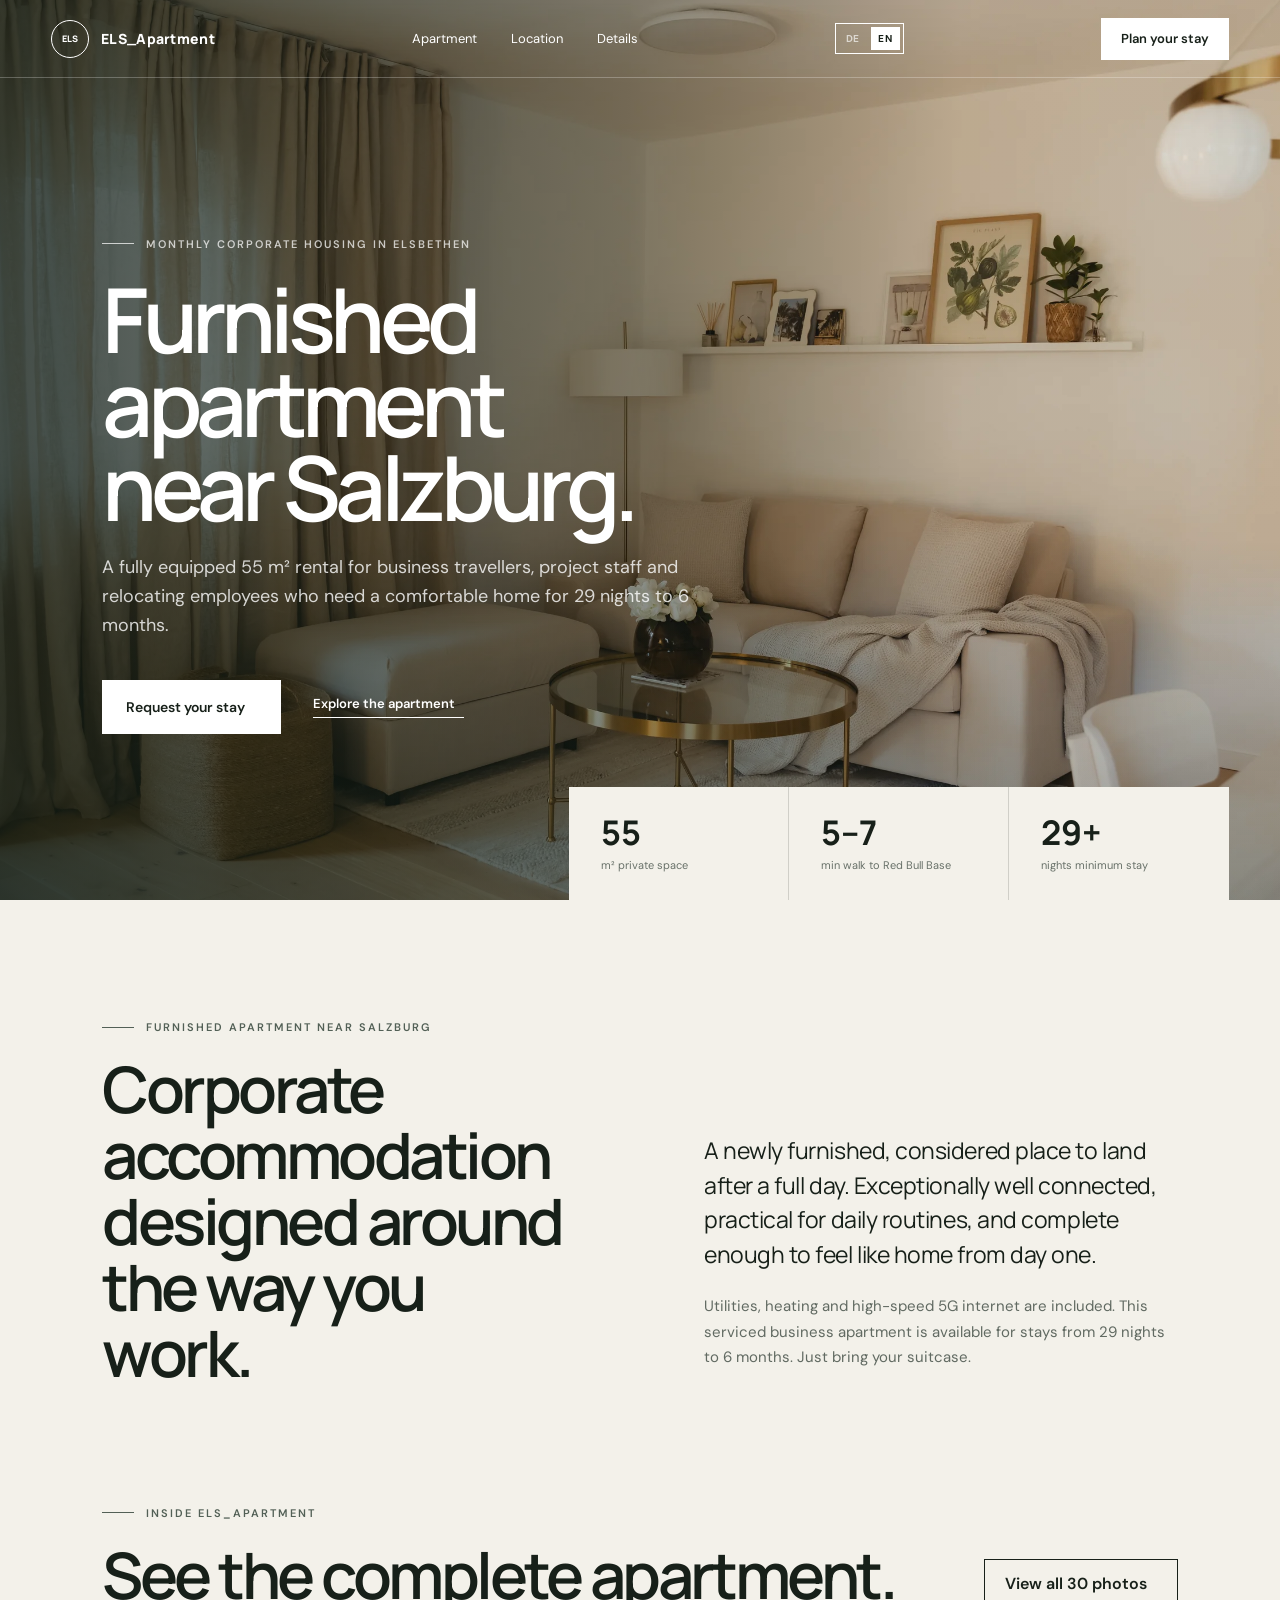
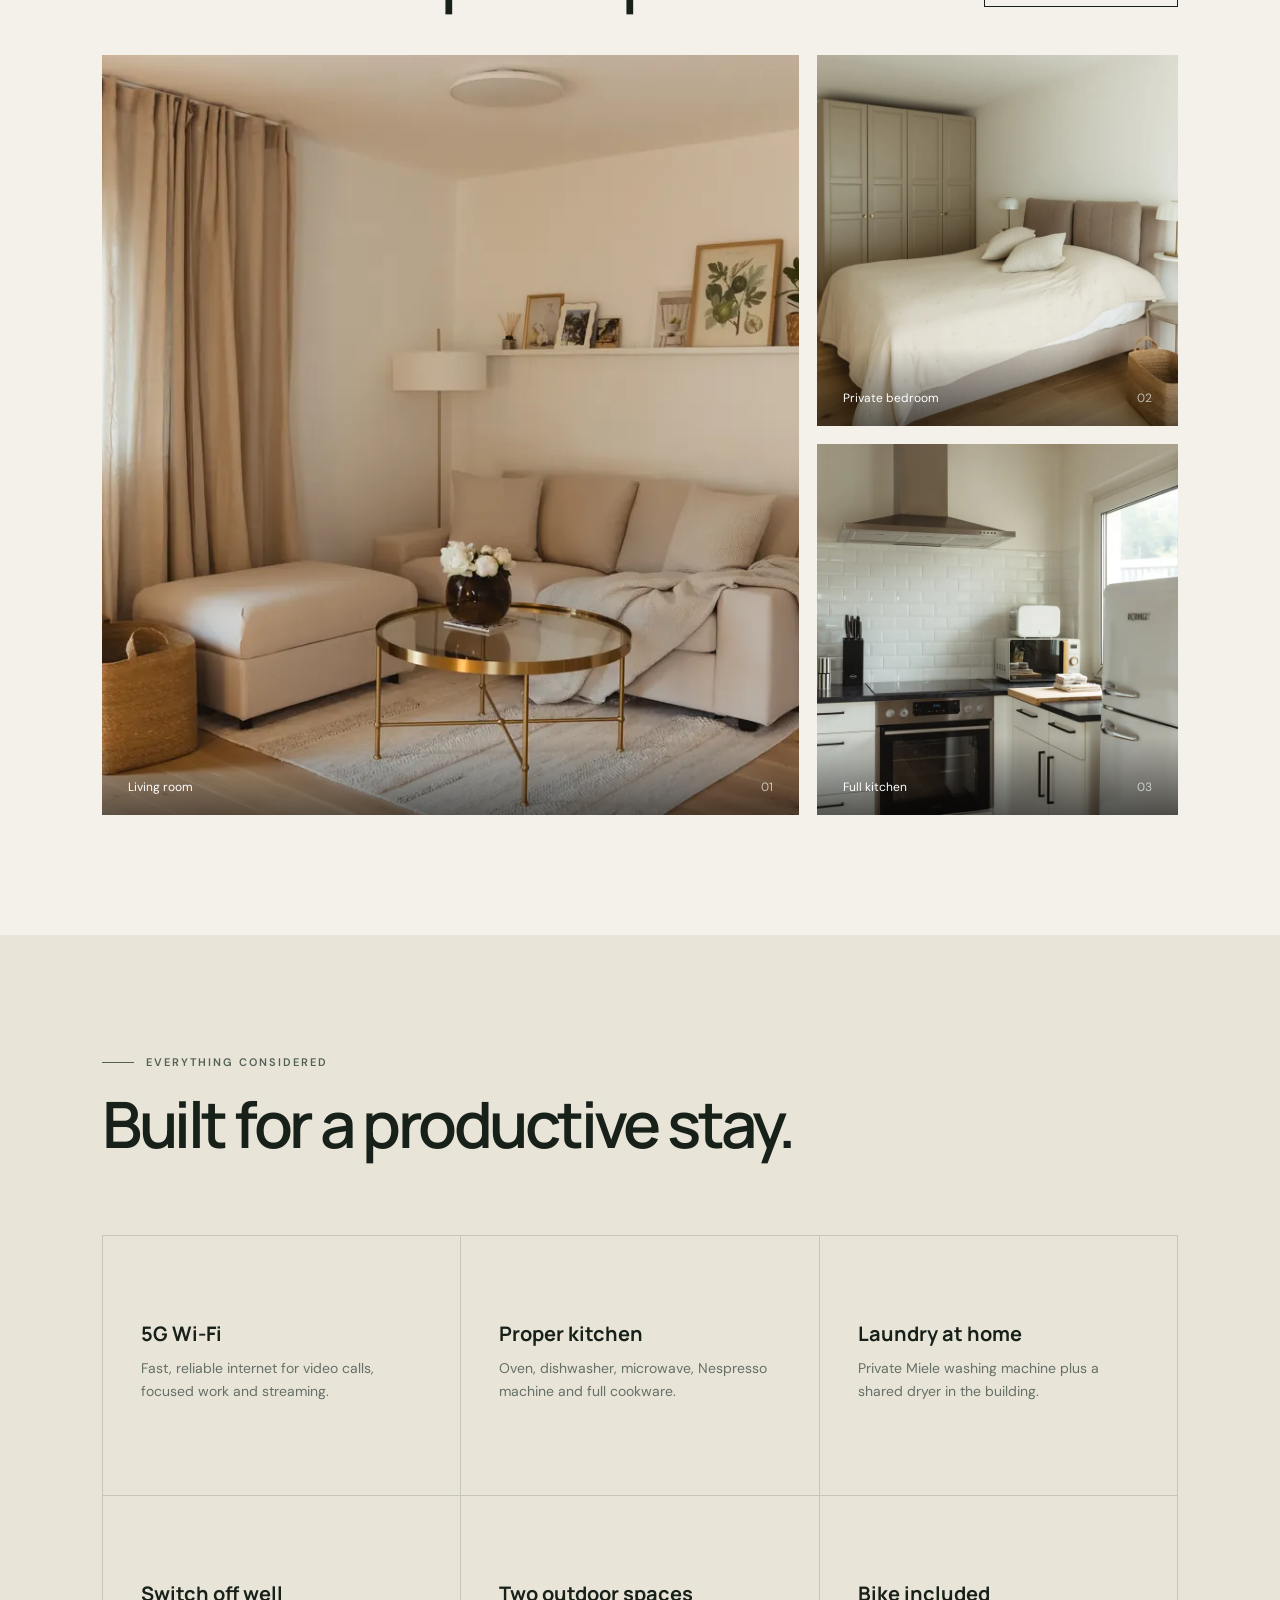
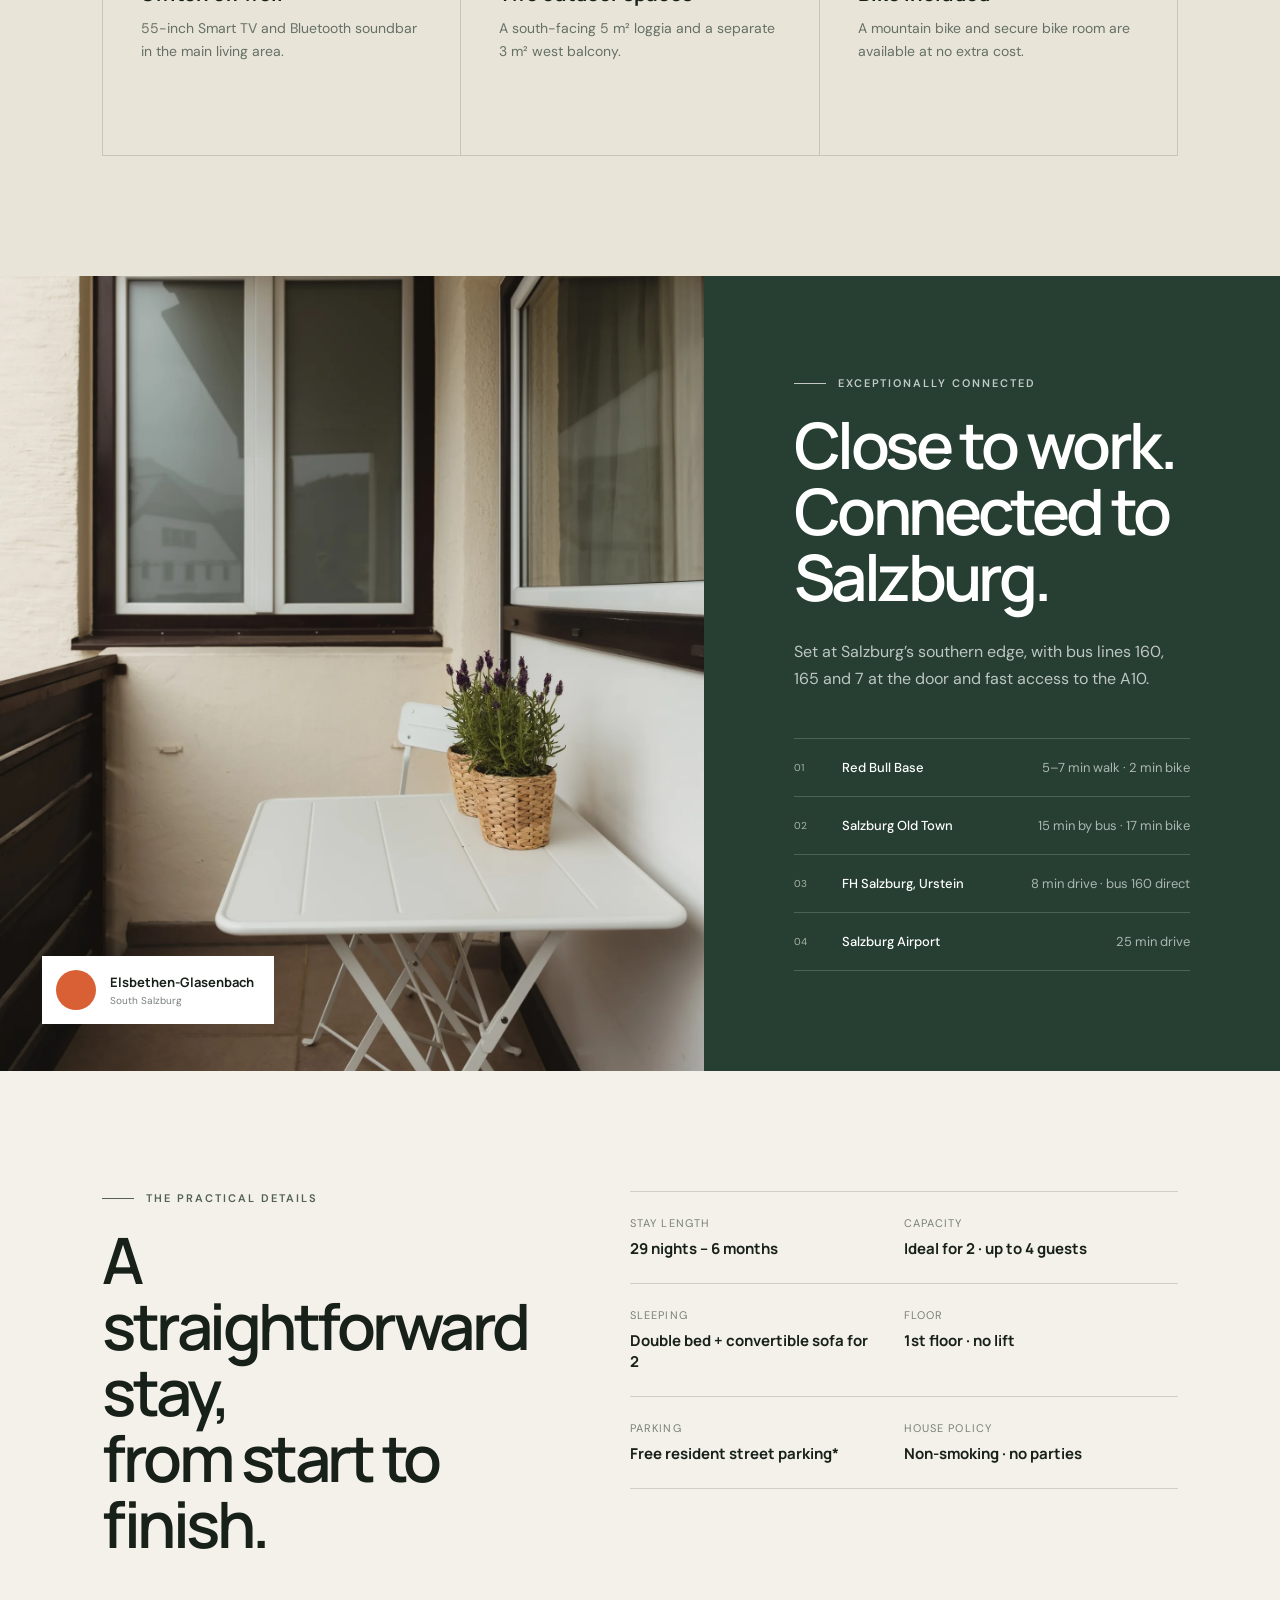
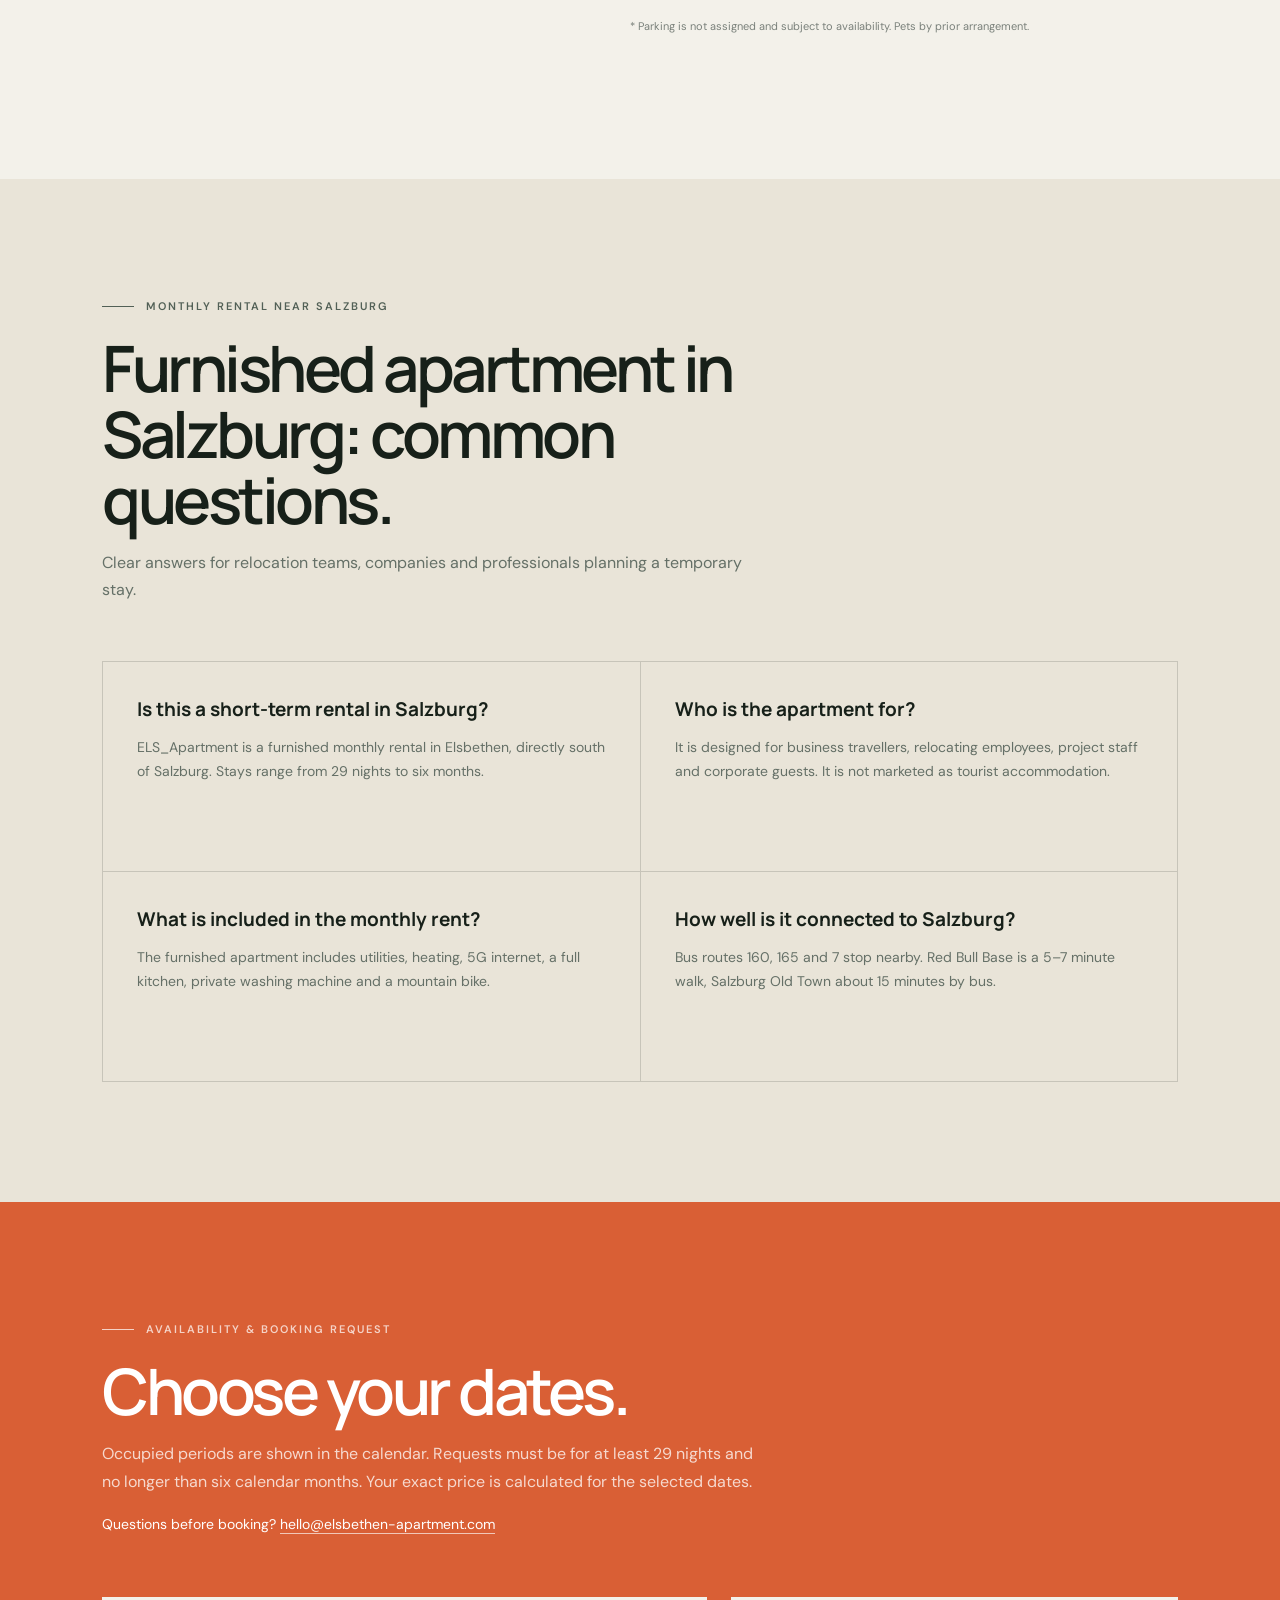
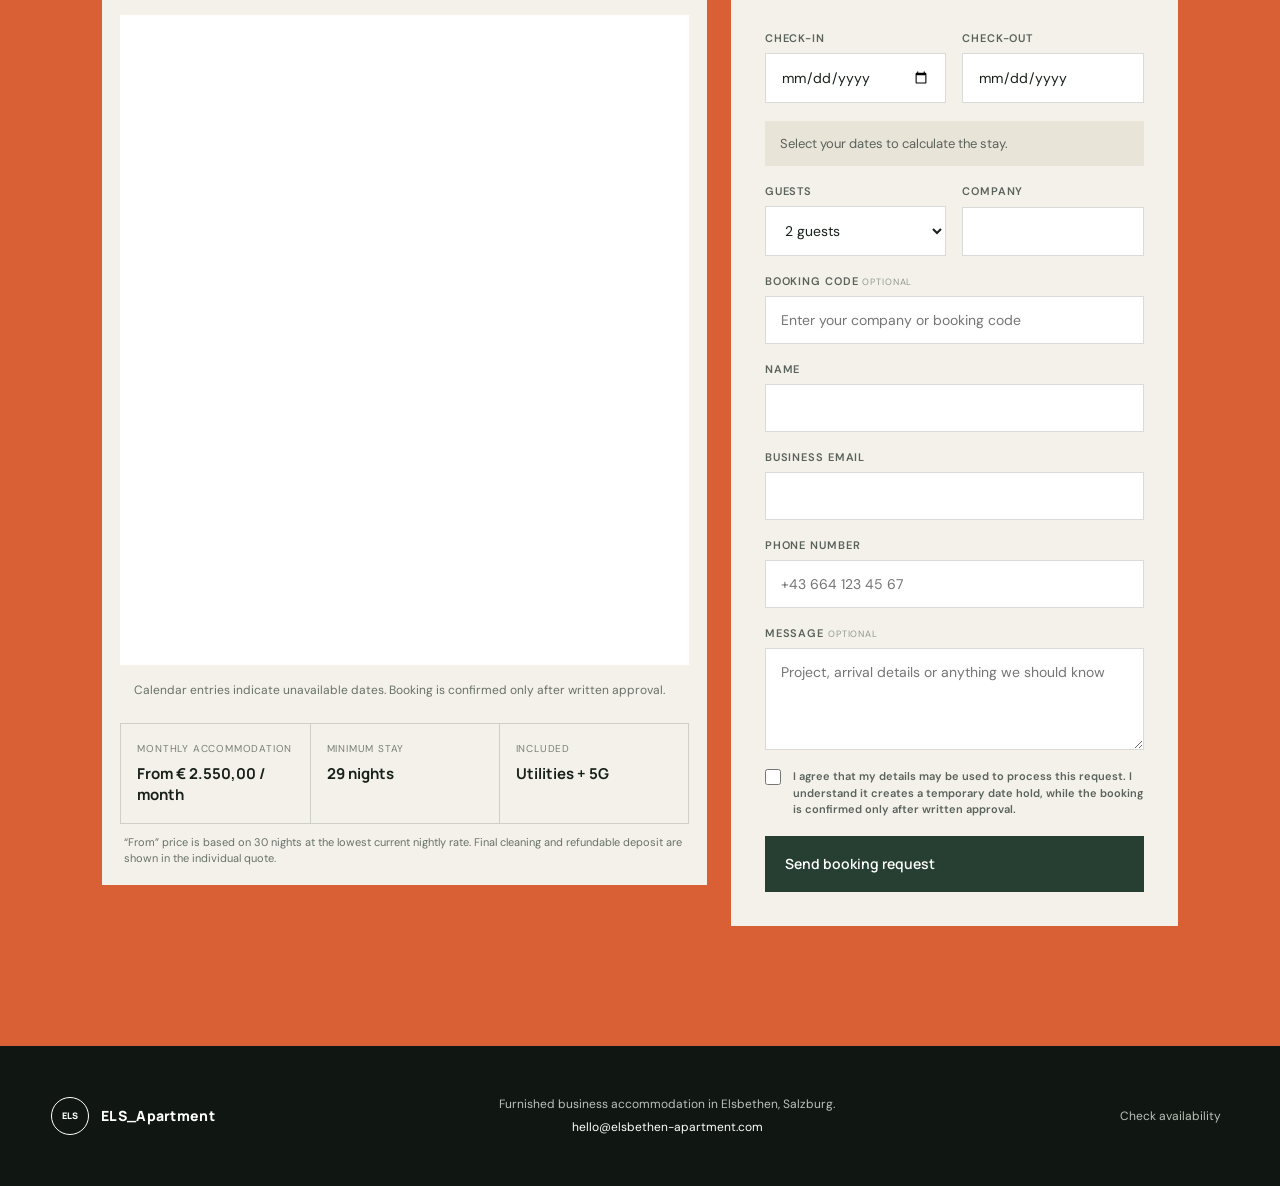
==== commit f60daa26: "Add optimized apartment photo gallery" ====
--- a/index.html
+++ b/index.html
@@ -21,7 +21,7 @@
   <meta property="og:title" content="Furnished Apartment Salzburg | ELS_Apartment">
   <meta property="og:description" content="Monthly corporate housing in Elsbethen near Salzburg for stays from 29 nights to 6 months, with 5G Wi-Fi and space for up to four guests.">
   <meta property="og:url" content="https://elsbethen-apartment.com/">
-  <meta property="og:image" content="https://www.kurzzeitmiete.at/Accommodations/49608590/NEU-Erstbezug-%20Premium%20Apartment%20Elsbethen%2C%20zu%20Fu%C3%9F%20zur%20Red%20Bull%20Base%2C%20Top%20Infrastruktur%20und%20Verkehrsanbindung%20%28Bus-Zug-Rad%29%2C%20Rad%20incl.-49608592/image-thumb__198722__gallery-full/2598994867-IMG_1857.JPG@2x.webp">
+  <meta property="og:image" content="https://elsbethen-apartment.com/images/gallery/full/pp-8842.webp">
   <meta property="og:image:alt" content="Furnished living and dining area at ELS_Apartment in Elsbethen near Salzburg">
   <meta name="twitter:card" content="summary_large_image">
   <meta name="twitter:title" content="Furnished Apartment Salzburg | ELS_Apartment">
@@ -38,7 +38,7 @@
   <link rel="preconnect" href="https://fonts.googleapis.com">
   <link rel="preconnect" href="https://fonts.gstatic.com" crossorigin>
   <link href="https://fonts.googleapis.com/css2?family=DM+Sans:wght@400;500;600&family=Manrope:wght@500;600;700;800&display=swap" rel="stylesheet">
-  <link rel="stylesheet" href="styles.css?v=20260618">
+  <link rel="stylesheet" href="styles.css?v=20260618-2">
   <script src="https://unpkg.com/lucide@0.468.0/dist/umd/lucide.min.js" defer></script>
   <script type="application/ld+json">
   {
@@ -50,7 +50,7 @@
     "mainEntityOfPage": "https://elsbethen-apartment.com/",
     "description": "Furnished 55 square metre apartment in Elsbethen near Salzburg for monthly corporate housing, relocation and professional stays from 29 nights to 6 months.",
     "email": "hello@elsbethen-apartment.com",
-    "image": "https://www.kurzzeitmiete.at/Accommodations/49608590/NEU-Erstbezug-%20Premium%20Apartment%20Elsbethen%2C%20zu%20Fu%C3%9F%20zur%20Red%20Bull%20Base%2C%20Top%20Infrastruktur%20und%20Verkehrsanbindung%20%28Bus-Zug-Rad%29%2C%20Rad%20incl.-49608592/image-thumb__198722__gallery-full/2598994867-IMG_1857.JPG@2x.webp",
+    "image": "https://elsbethen-apartment.com/images/gallery/full/pp-8842.webp",
     "sameAs": "https://www.kurzzeitmiete.at/de/Unterk%C3%BCnfte/NEU-Erstbezug-Premium-Apartment-Elsbethen-zu-Fu%C3%9F-zur-Red-Bull-Base-Top-Infrastruktur-und-Verkehrsanbindung-(Bus-Zug-Rad)-Rad-incl_a_49608592",
     "audience": {
       "@type": "BusinessAudience",
@@ -149,7 +149,7 @@
 
   <main id="top">
     <section class="hero">
-      <video class="hero-video" autoplay muted loop playsinline preload="metadata" poster="https://www.kurzzeitmiete.at/Accommodations/49608590/NEU-Erstbezug-%20Premium%20Apartment%20Elsbethen%2C%20zu%20Fu%C3%9F%20zur%20Red%20Bull%20Base%2C%20Top%20Infrastruktur%20und%20Verkehrsanbindung%20%28Bus-Zug-Rad%29%2C%20Rad%20incl.-49608592/image-thumb__198722__gallery-full/2598994867-IMG_1857.JPG@2x.webp" aria-label="Video tour of ELS Apartment">
+      <video class="hero-video" autoplay muted loop playsinline preload="metadata" poster="/images/gallery/full/pp-8842.webp" aria-label="Video tour of ELS Apartment">
         <source src="ELS_WEB%20-%20SD%20480p.mov">
       </video>
       <div class="hero-shade"></div>
@@ -180,20 +180,37 @@
       </div>
     </section>
 
-    <section class="gallery section">
-      <figure class="gallery-main reveal">
-        <img src="https://www.kurzzeitmiete.at/Accommodations/49608590/NEU-Erstbezug-%20Premium%20Apartment%20Elsbethen%2C%20zu%20Fu%C3%9F%20zur%20Red%20Bull%20Base%2C%20Top%20Infrastruktur%20und%20Verkehrsanbindung%20%28Bus-Zug-Rad%29%2C%20Rad%20incl.-49608592/image-thumb__198722__gallery-full/2598994867-IMG_1857.JPG@2x.webp" alt="Furnished living and dining room in the ELS business apartment in Elsbethen">
-        <figcaption>Living & dining <span>01</span></figcaption>
-      </figure>
-      <div class="gallery-stack">
-        <figure class="reveal">
-          <img src="https://www.kurzzeitmiete.at/Accommodations/49608590/NEU-Erstbezug--20Premium-20Apartment-20Elsbethen-2C-20zu-20Fu-C3-9F-20zur-20Red-20Bull-20Base-2C-20Top-20Infrastruktur-20und-20Verkehrsanbindung-20-28Bus-Zug-Rad-29-2C-20Rad-20incl.-49608592/gallery/image-thumb__198713__gallery-full/1828418960%20-%20IMG_1839%202.JPG@2x.webp" alt="Private bedroom in the furnished long-stay apartment near Salzburg" loading="lazy">
-          <figcaption>Private bedroom <span>02</span></figcaption>
+    <section class="gallery-section section" aria-labelledby="gallery-title">
+      <div class="gallery-heading">
+        <div>
+          <div class="eyebrow"><span></span> Inside ELS_Apartment</div>
+          <h2 id="gallery-title">See the complete apartment.</h2>
+        </div>
+        <button class="gallery-open-all" type="button" data-gallery-index="0">
+          View all 30 photos <i data-lucide="images"></i>
+        </button>
+      </div>
+      <div class="gallery">
+        <figure class="gallery-main reveal">
+          <button class="gallery-trigger" type="button" data-gallery-index="19" aria-label="Open living room photo in gallery">
+            <img src="/images/gallery/thumbs/pp-8842.webp" alt="Bright furnished living room with sofa in ELS_Apartment" width="1200" height="800">
+          </button>
+          <figcaption>Living room <span>01</span></figcaption>
         </figure>
-        <figure class="reveal">
-          <img src="https://www.kurzzeitmiete.at/Accommodations/49608590/NEU-Erstbezug--20Premium-20Apartment-20Elsbethen-2C-20zu-20Fu-C3-9F-20zur-20Red-20Bull-20Base-2C-20Top-20Infrastruktur-20und-20Verkehrsanbindung-20-28Bus-Zug-Rad-29-2C-20Rad-20incl.-49608592/gallery/image-thumb__198716__gallery-full/1828418960%20-%20IMG_1851.JPG@2x.webp" alt="Fully equipped kitchen in the Elsbethen business apartment" loading="lazy">
-          <figcaption>Full kitchen <span>03</span></figcaption>
-        </figure>
+        <div class="gallery-stack">
+          <figure class="reveal">
+            <button class="gallery-trigger" type="button" data-gallery-index="23" aria-label="Open bedroom photo in gallery">
+              <img src="/images/gallery/thumbs/pp-8752.webp" alt="Spacious furnished bedroom with double bed and wardrobe" loading="lazy" width="1200" height="800">
+            </button>
+            <figcaption>Private bedroom <span>02</span></figcaption>
+          </figure>
+          <figure class="reveal">
+            <button class="gallery-trigger" type="button" data-gallery-index="6" aria-label="Open kitchen photo in gallery">
+              <img src="/images/gallery/thumbs/pp-8897.webp" alt="Fully equipped white kitchen with oven and refrigerator" loading="lazy" width="1200" height="800">
+            </button>
+            <figcaption>Full kitchen <span>03</span></figcaption>
+          </figure>
+        </div>
       </div>
     </section>
 
@@ -238,7 +255,7 @@
 
     <section class="location section" id="location">
       <div class="location-visual">
-        <img src="https://www.kurzzeitmiete.at/Accommodations/49608590/NEU-Erstbezug--20Premium-20Apartment-20Elsbethen-2C-20zu-20Fu-C3-9F-20zur-20Red-20Bull-20Base-2C-20Top-20Infrastruktur-20und-20Verkehrsanbindung-20-28Bus-Zug-Rad-29-2C-20Rad-20incl.-49608592/gallery/image-thumb__198720__gallery-full/1828418960%20-%20IMG_1910.JPG@2x.webp" alt="Balcony view from ELS_Apartment in Elsbethen south of Salzburg" loading="lazy">
+        <img src="/images/gallery/full/pp-8956.webp" alt="Covered balcony at ELS_Apartment in Elsbethen" loading="lazy" width="1601" height="2400">
         <div class="location-pin">
           <span><i data-lucide="map-pin"></i></span>
           <div><b>Elsbethen-Glasenbach</b><small>South Salzburg</small></div>
@@ -431,6 +448,27 @@
     </section>
   </main>
 
+  <dialog class="photo-lightbox" id="photo-lightbox" aria-labelledby="lightbox-title">
+    <div class="lightbox-shell">
+      <header class="lightbox-header">
+        <div>
+          <strong id="lightbox-title">ELS_Apartment gallery</strong>
+          <span id="lightbox-counter">1 / 30</span>
+        </div>
+        <button class="lightbox-close" type="button" aria-label="Close gallery"><i data-lucide="x"></i></button>
+      </header>
+      <div class="lightbox-stage">
+        <button class="lightbox-nav lightbox-prev" type="button" aria-label="Previous photo"><i data-lucide="chevron-left"></i></button>
+        <figure>
+          <img id="lightbox-image" src="" alt="">
+          <figcaption id="lightbox-caption"></figcaption>
+        </figure>
+        <button class="lightbox-nav lightbox-next" type="button" aria-label="Next photo"><i data-lucide="chevron-right"></i></button>
+      </div>
+      <div class="lightbox-thumbs" id="lightbox-thumbs" aria-label="Gallery thumbnails"></div>
+    </div>
+  </dialog>
+
   <footer>
     <a class="brand footer-brand" href="#top">
       <span class="brand-mark">ELS</span>
@@ -443,6 +481,6 @@
     <a href="#inquire">Check availability <i data-lucide="calendar-days"></i></a>
   </footer>
 
-  <script src="script.js?v=20260614-2"></script>
+  <script src="script.js?v=20260618-2"></script>
 </body>
 </html>
--- a/styles.css
+++ b/styles.css
@@ -102,8 +102,15 @@
 .intro-copy p { color: #616a62; font-size: 15px; line-height: 1.7; }
 .intro-copy .lead { margin-top: 0; color: var(--ink); font-family: var(--display); font-size: 23px; line-height: 1.5; letter-spacing: -.02em; }
 
-.gallery { padding-top: 0; display: grid; grid-template-columns: 1.45fr .75fr; gap: 18px; }
+.gallery-section { padding-top: 0; }
+.gallery-heading { display: flex; align-items: end; justify-content: space-between; gap: 40px; margin-bottom: 48px; }
+.gallery-heading h2 { max-width: 800px; margin-top: 22px; }
+.gallery-open-all { display: inline-flex; align-items: center; gap: 10px; flex: 0 0 auto; min-height: 48px; padding: 0 20px; border: 1px solid var(--ink); color: var(--ink); background: transparent; font-weight: 600; cursor: pointer; }
+.gallery-open-all:hover { color: white; background: var(--ink); }
+.gallery-open-all svg { width: 18px; }
+.gallery { display: grid; grid-template-columns: 1.45fr .75fr; gap: 18px; }
 .gallery figure { position: relative; margin: 0; overflow: hidden; background: var(--cream); }
+.gallery-trigger { display: block; width: 100%; height: 100%; padding: 0; border: 0; background: transparent; cursor: zoom-in; }
 .gallery-main img { height: 760px; object-fit: cover; }
 .gallery-stack { display: grid; grid-template-rows: 1fr 1fr; gap: 18px; }
 .gallery-stack img { height: 371px; object-fit: cover; }
@@ -111,6 +118,30 @@
 .gallery figcaption span { opacity: .65; }
 .gallery figure img { transition: transform .7s ease; }
 .gallery figure:hover img { transform: scale(1.025); }
+.gallery-trigger:focus-visible { outline: 4px solid var(--orange); outline-offset: -4px; }
+
+.photo-lightbox { width: 100vw; max-width: none; height: 100vh; max-height: none; margin: 0; padding: 0; border: 0; color: white; background: rgba(10, 14, 11, .97); }
+.photo-lightbox::backdrop { background: rgba(10, 14, 11, .97); }
+.photo-lightbox[open] { display: block; }
+.lightbox-shell { height: 100%; display: grid; grid-template-rows: auto minmax(0, 1fr) auto; }
+.lightbox-header { min-height: 76px; display: flex; align-items: center; justify-content: space-between; padding: 16px 3vw; border-bottom: 1px solid rgba(255,255,255,.15); }
+.lightbox-header strong, .lightbox-header span { display: block; }
+.lightbox-header strong { font-family: var(--display); font-size: 15px; }
+.lightbox-header span { margin-top: 3px; color: rgba(255,255,255,.58); font-size: 11px; }
+.lightbox-close, .lightbox-nav { display: grid; place-items: center; border: 1px solid rgba(255,255,255,.25); border-radius: 50%; color: white; background: rgba(255,255,255,.06); cursor: pointer; }
+.lightbox-close { width: 44px; height: 44px; }
+.lightbox-close svg, .lightbox-nav svg { width: 21px; }
+.lightbox-stage { min-height: 0; display: grid; grid-template-columns: 72px minmax(0, 1fr) 72px; align-items: center; gap: 20px; padding: 22px 3vw; }
+.lightbox-stage figure { min-width: 0; height: 100%; display: grid; grid-template-rows: minmax(0, 1fr) auto; justify-items: center; margin: 0; }
+.lightbox-stage img { width: auto; max-width: 100%; height: 100%; max-height: calc(100vh - 230px); object-fit: contain; }
+.lightbox-stage figcaption { min-height: 28px; padding-top: 10px; color: rgba(255,255,255,.78); font-size: 13px; }
+.lightbox-nav { width: 52px; height: 52px; justify-self: center; }
+.lightbox-close:hover, .lightbox-nav:hover { background: rgba(255,255,255,.16); }
+.lightbox-thumbs { display: flex; gap: 8px; overflow-x: auto; padding: 12px 3vw 18px; border-top: 1px solid rgba(255,255,255,.15); scrollbar-color: rgba(255,255,255,.3) transparent; }
+.lightbox-thumb { flex: 0 0 74px; width: 74px; height: 52px; padding: 0; border: 2px solid transparent; opacity: .56; background: transparent; cursor: pointer; }
+.lightbox-thumb img { width: 100%; height: 100%; object-fit: cover; }
+.lightbox-thumb.active { border-color: var(--orange); opacity: 1; }
+body.lightbox-open { overflow: hidden; }
 
 .features { background: var(--cream); }
 .section-heading { max-width: 760px; }
@@ -260,6 +291,7 @@
   .intro, .stay { grid-template-columns: 1fr; }
   .intro { gap: 46px; }
   .gallery { grid-template-columns: 1fr; }
+  .gallery-heading { align-items: flex-start; flex-direction: column; }
   .gallery-main img { height: 560px; }
   .gallery-stack { grid-template-columns: 1fr 1fr; grid-template-rows: 1fr; }
   .gallery-stack img { height: 320px; }
@@ -282,9 +314,14 @@
   .hero-facts div { padding: 18px 4vw; }
   .intro-copy .lead { font-size: 20px; }
   .gallery { padding-top: 0; }
+  .gallery-heading { margin-bottom: 30px; }
   .gallery-main img { height: 450px; }
   .gallery-stack { grid-template-columns: 1fr; }
   .gallery-stack img { height: 350px; }
+  .lightbox-stage { grid-template-columns: 44px minmax(0, 1fr) 44px; gap: 5px; padding: 12px 2vw; }
+  .lightbox-nav { width: 40px; height: 40px; }
+  .lightbox-stage img { max-height: calc(100vh - 225px); }
+  .lightbox-thumb { flex-basis: 62px; width: 62px; height: 46px; }
   .feature-grid { grid-template-columns: 1fr; margin-top: 50px; }
   .feature-grid article { min-height: 220px; }
   .location-copy { padding: 84px 6vw; }
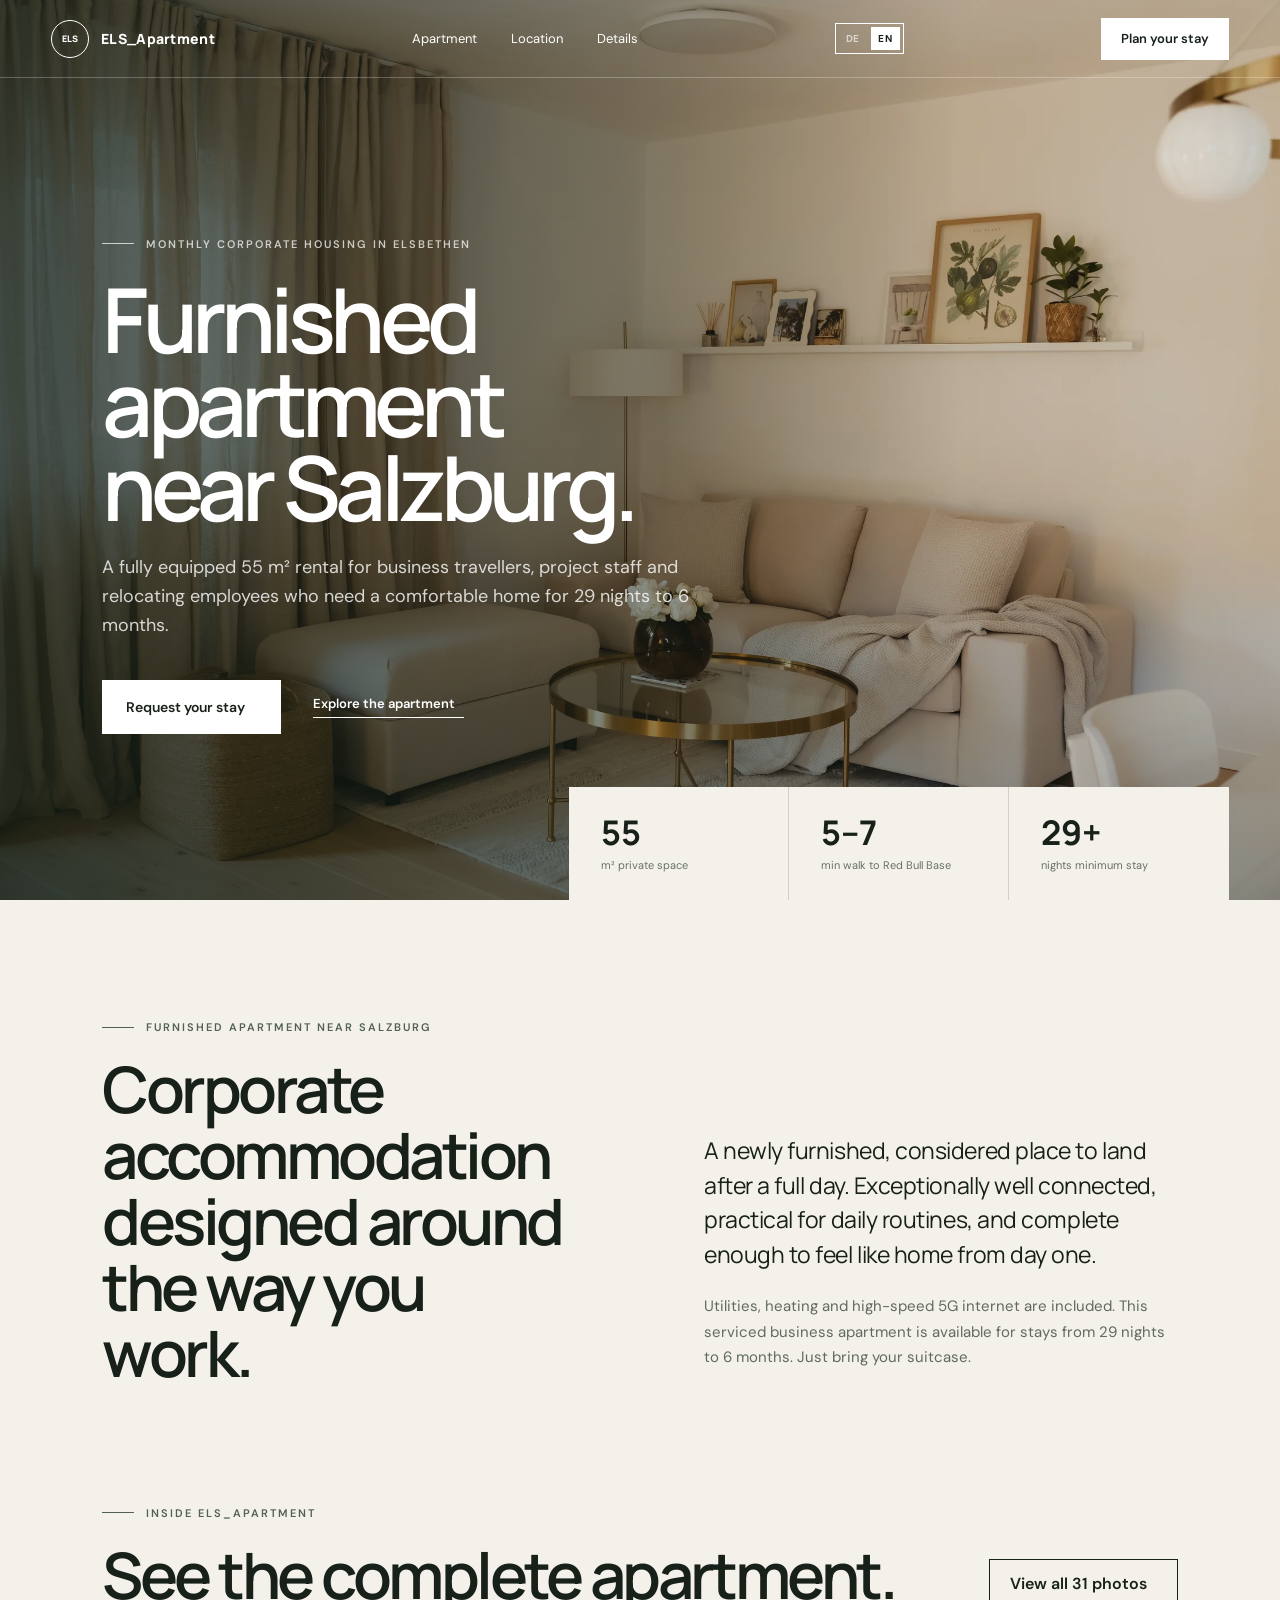
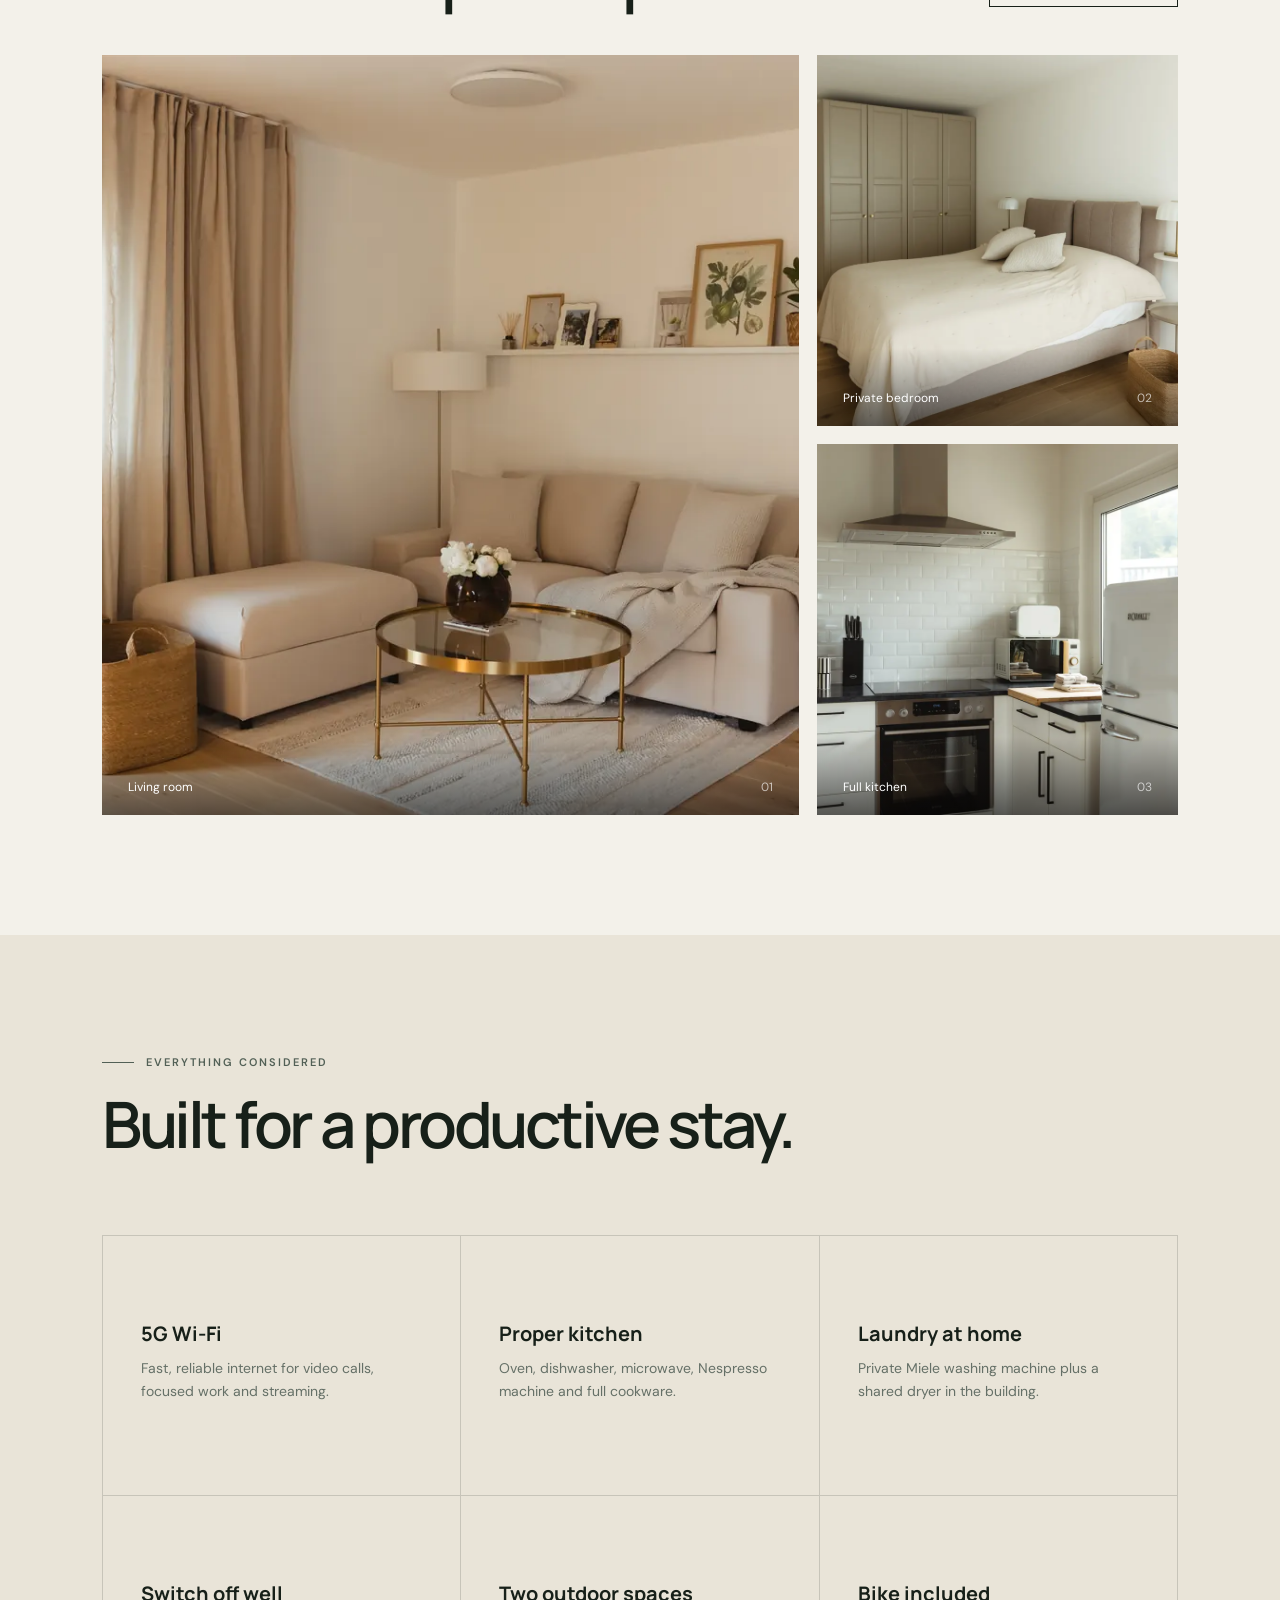
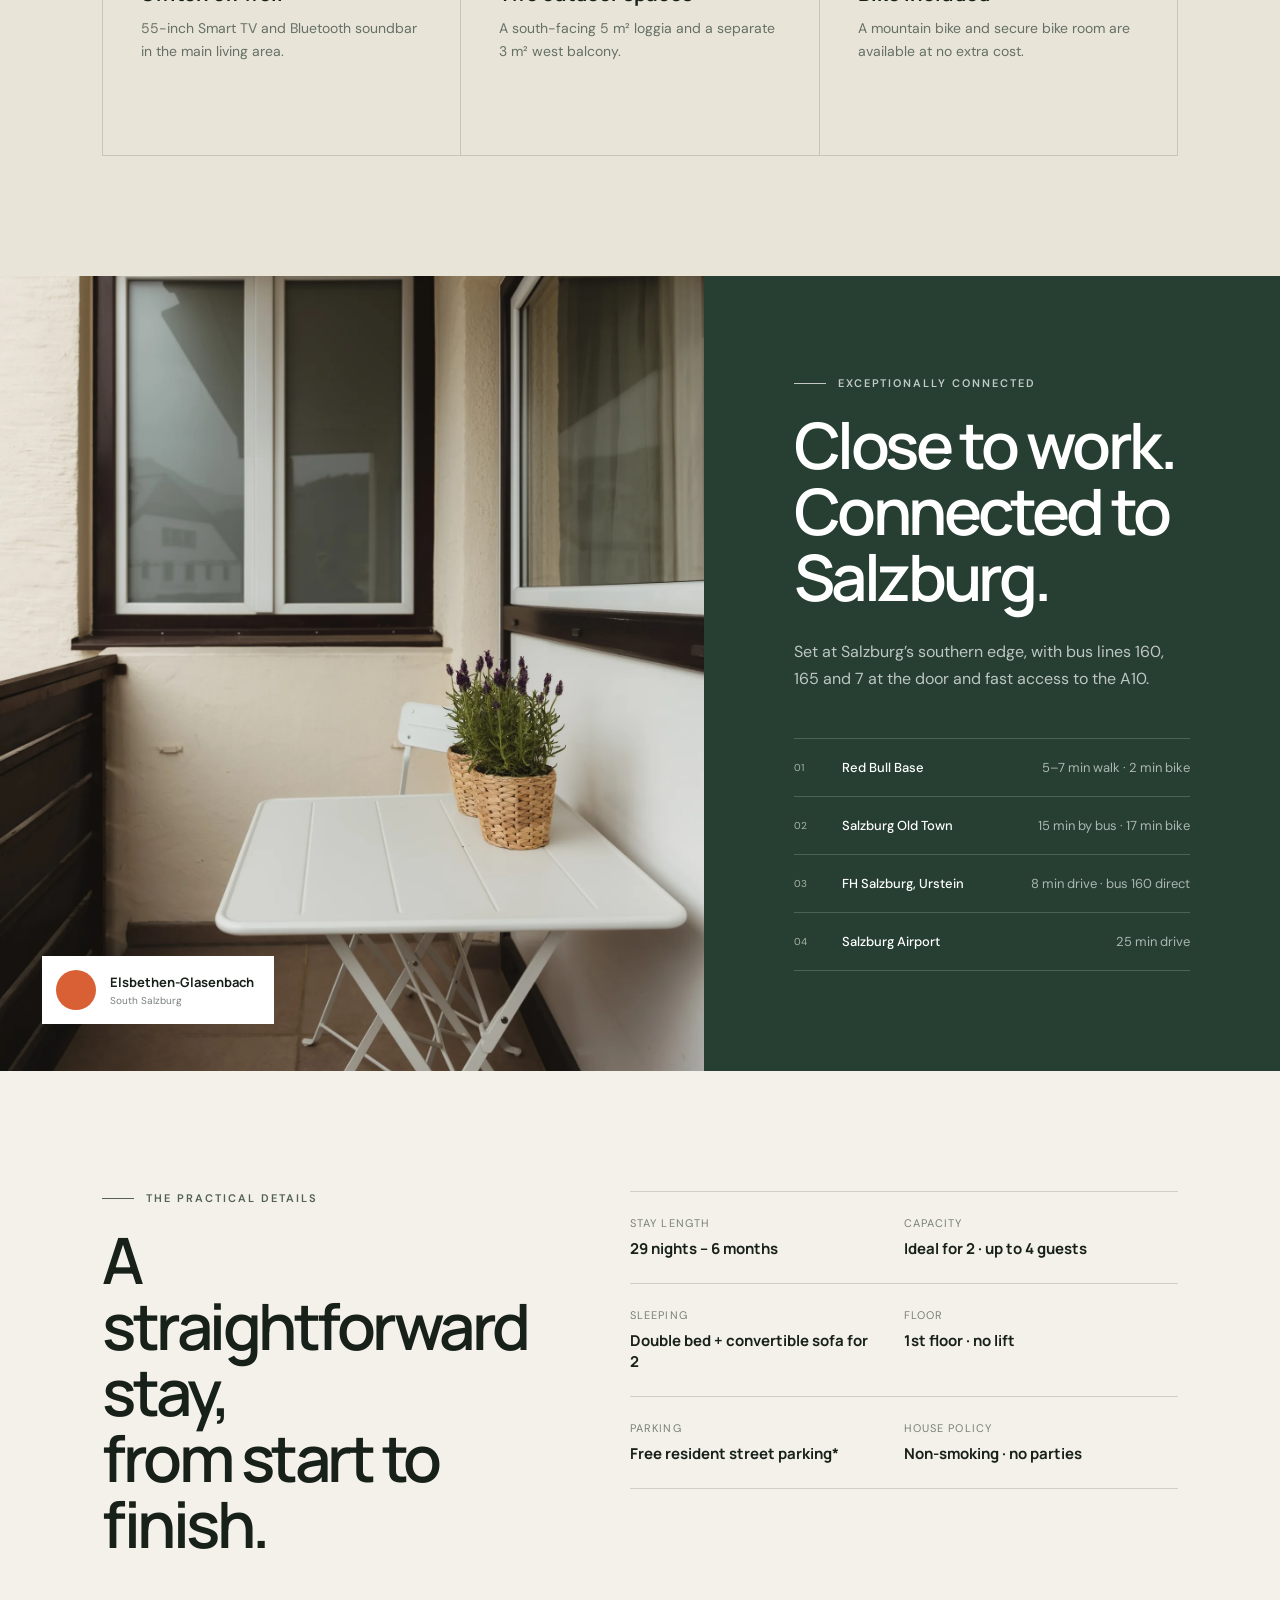
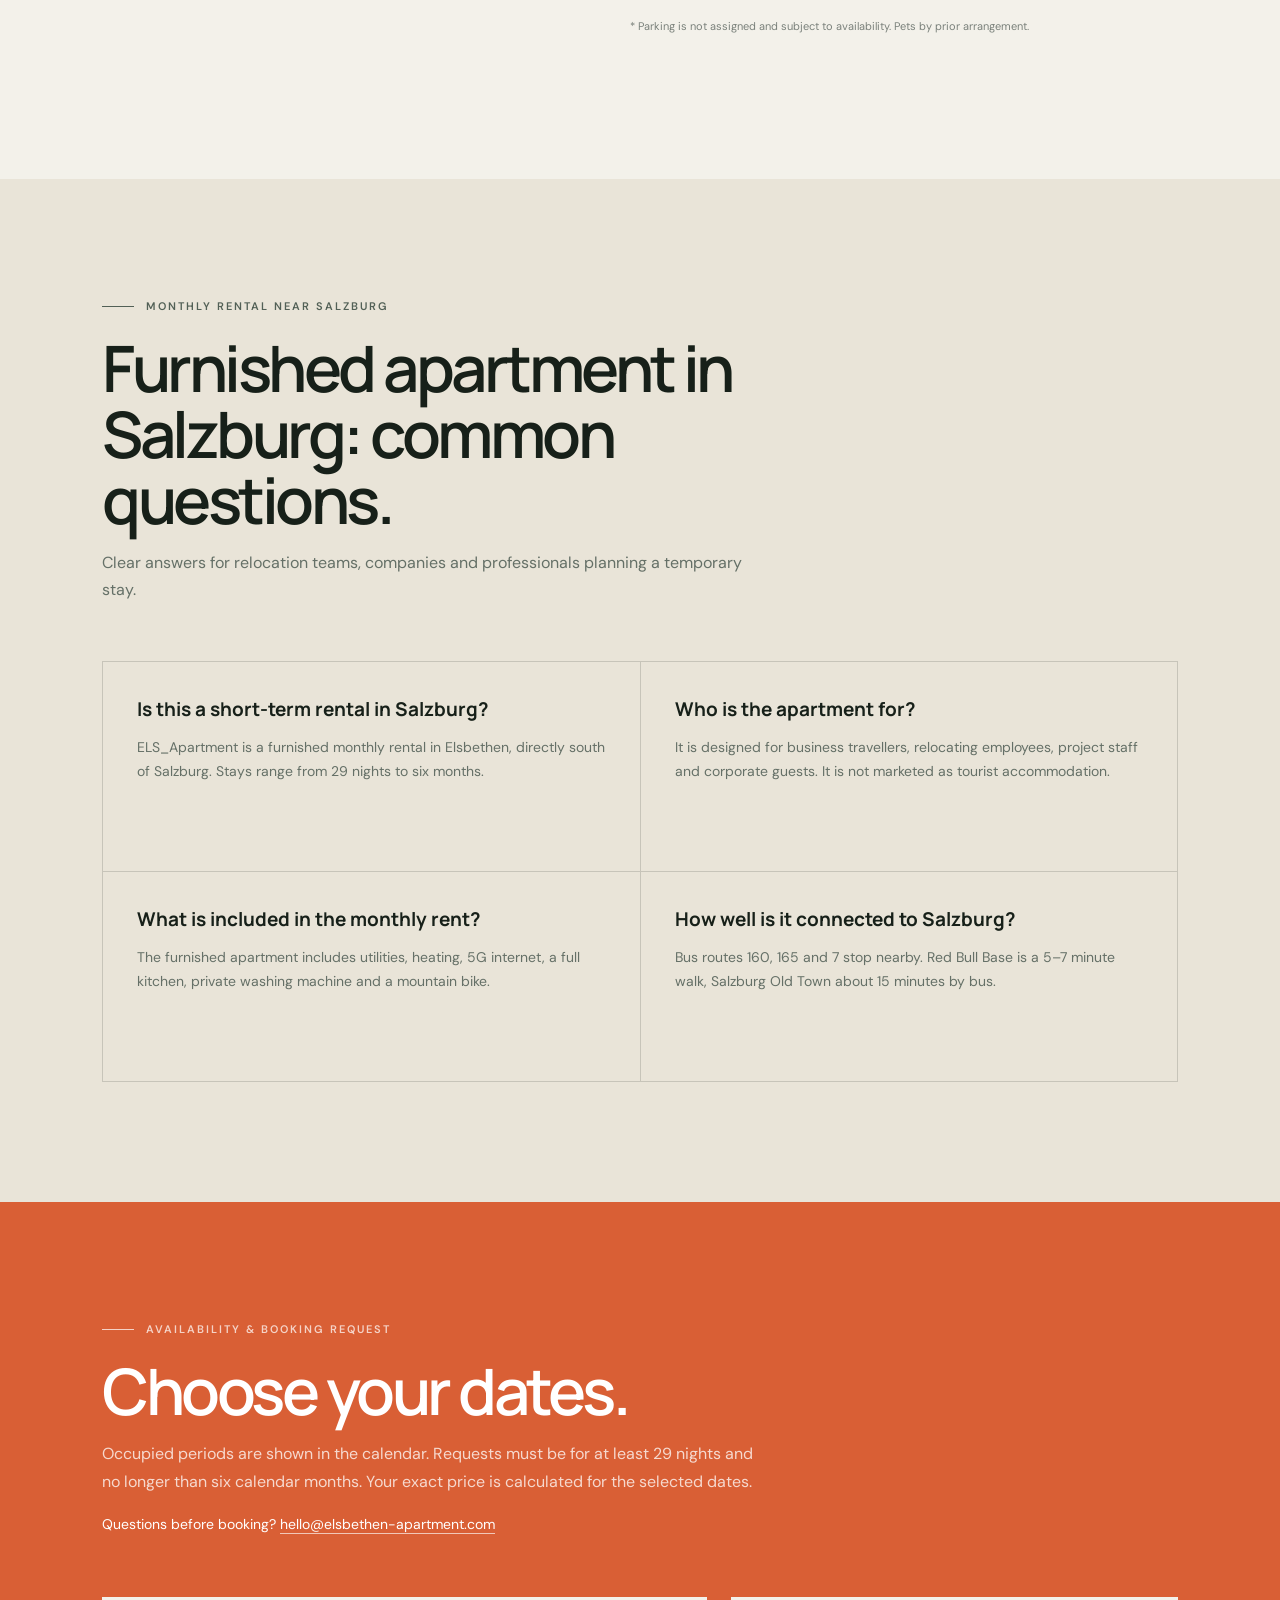
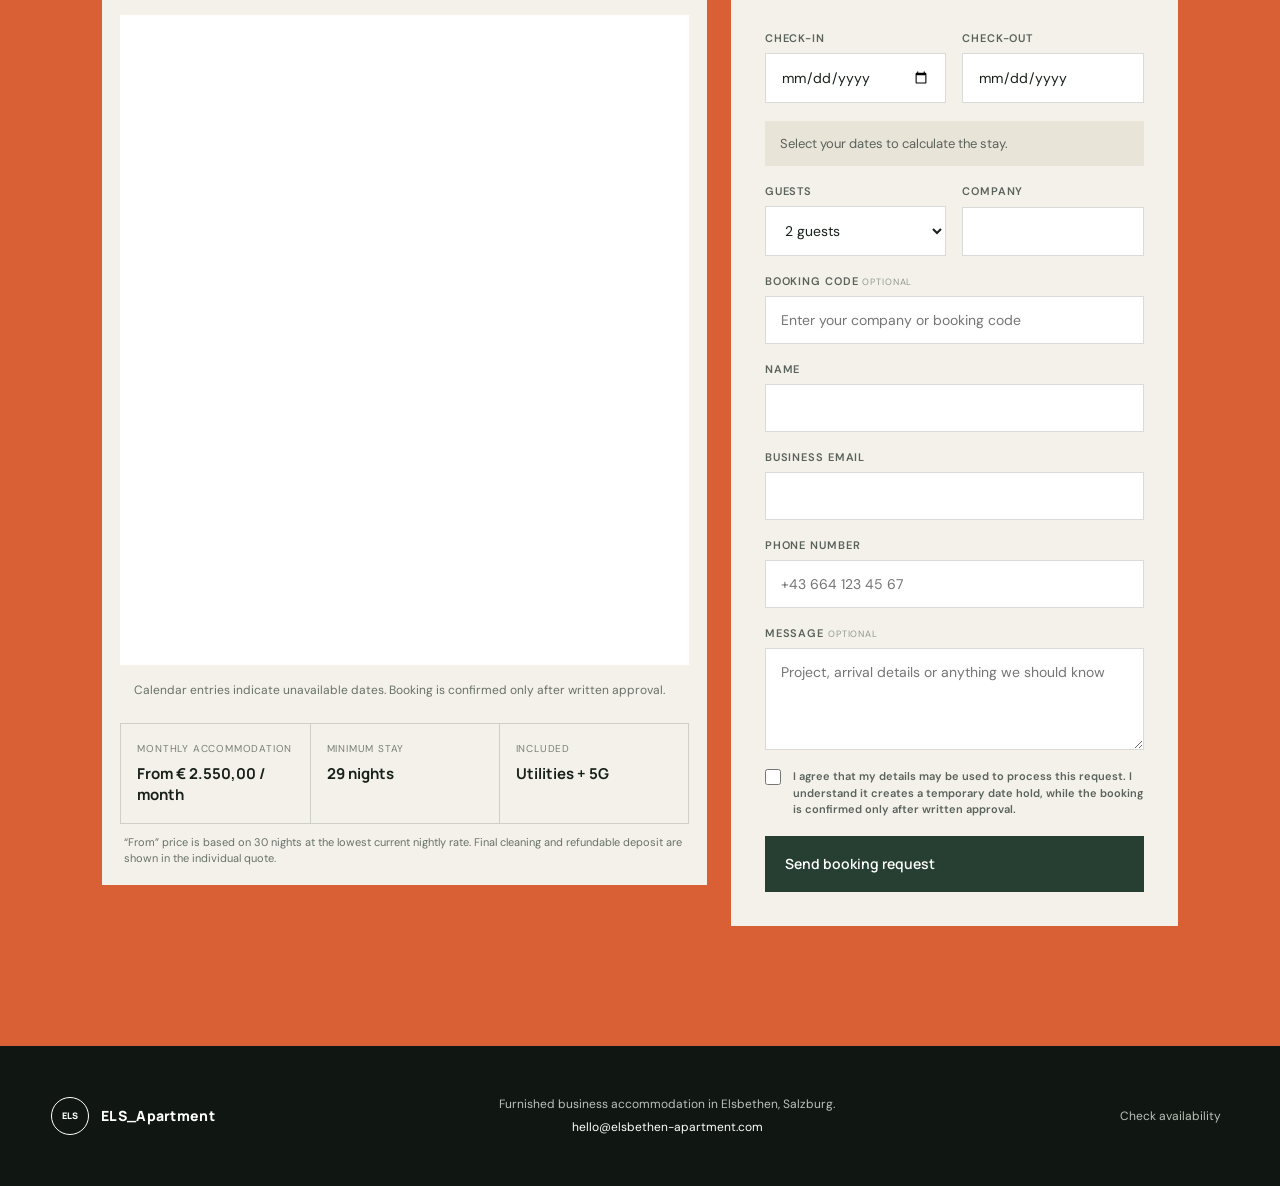
==== commit fdca9092: "Add sofa bed photo to gallery" ====
--- a/index.html
+++ b/index.html
@@ -187,7 +187,7 @@
           <h2 id="gallery-title">See the complete apartment.</h2>
         </div>
         <button class="gallery-open-all" type="button" data-gallery-index="0">
-          View all 30 photos <i data-lucide="images"></i>
+          View all 31 photos <i data-lucide="images"></i>
         </button>
       </div>
       <div class="gallery">
@@ -453,7 +453,7 @@
       <header class="lightbox-header">
         <div>
           <strong id="lightbox-title">ELS_Apartment gallery</strong>
-          <span id="lightbox-counter">1 / 30</span>
+          <span id="lightbox-counter">1 / 31</span>
         </div>
         <button class="lightbox-close" type="button" aria-label="Close gallery"><i data-lucide="x"></i></button>
       </header>
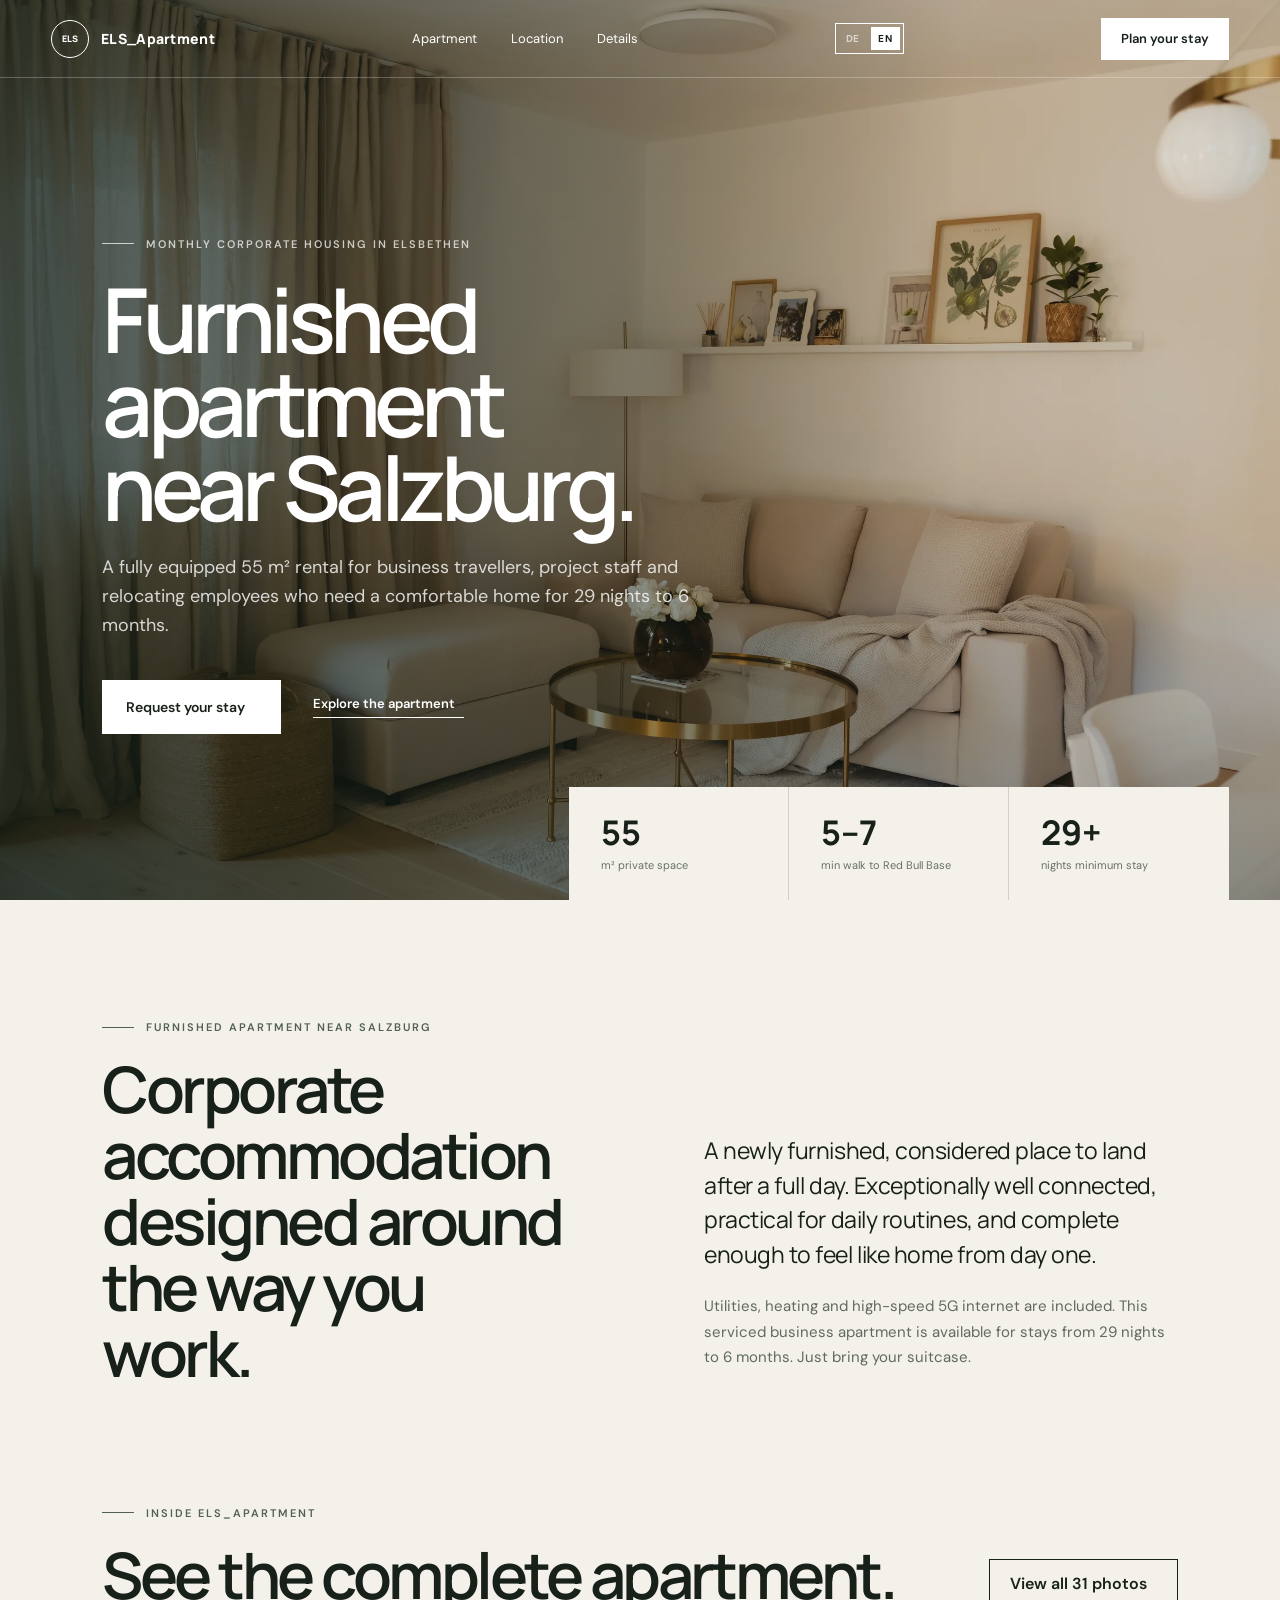
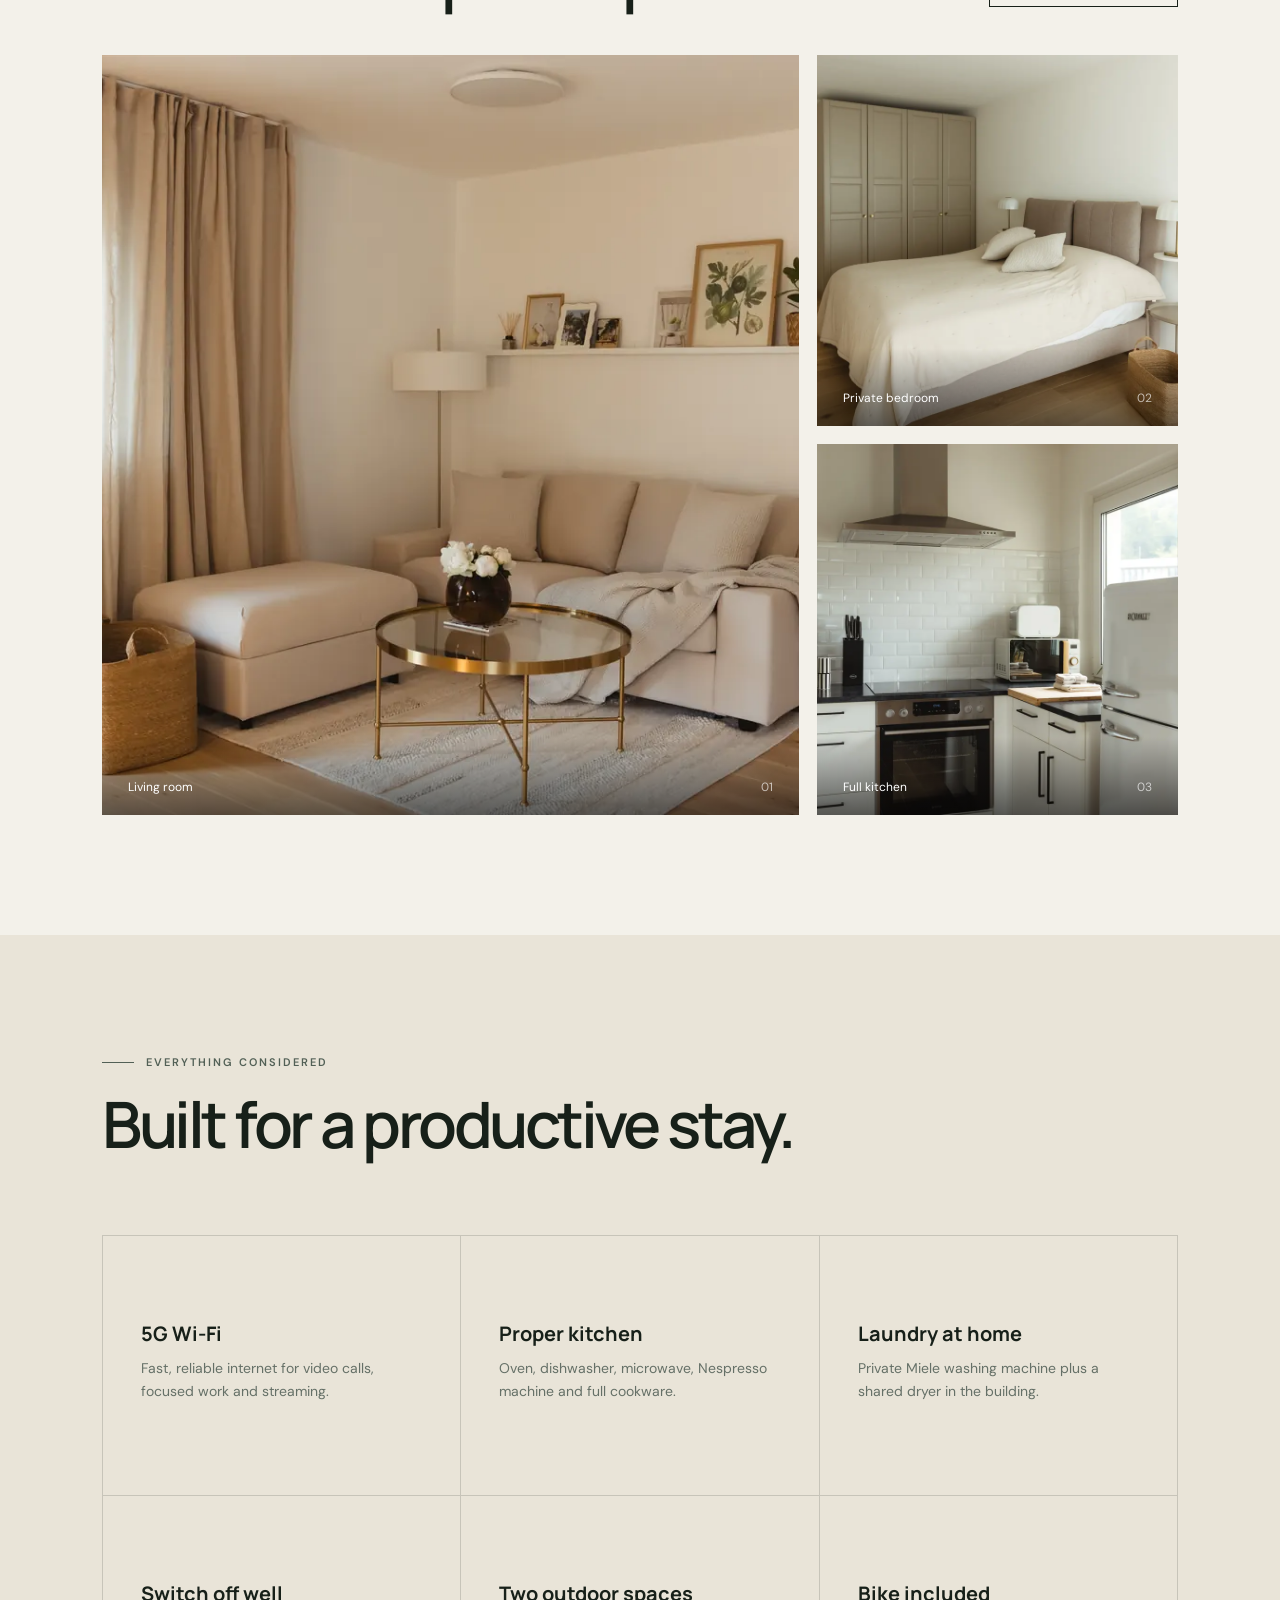
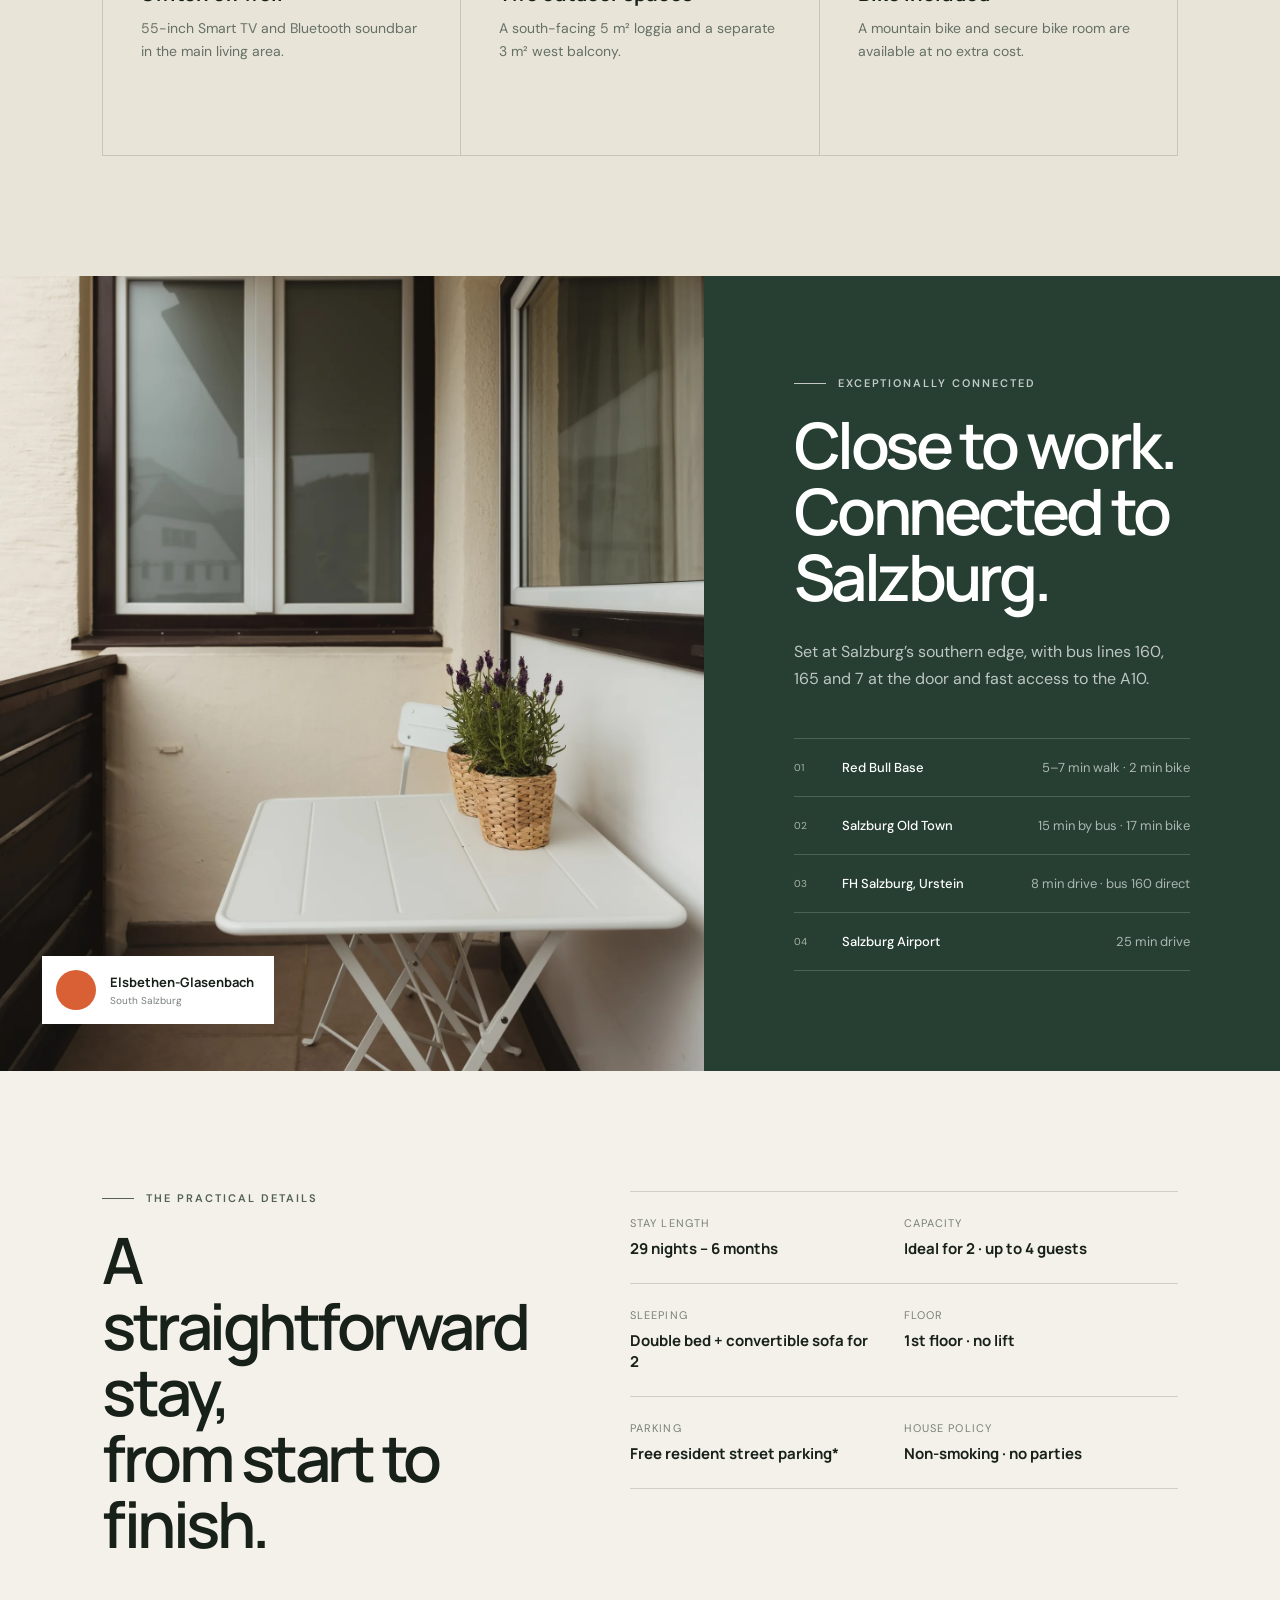
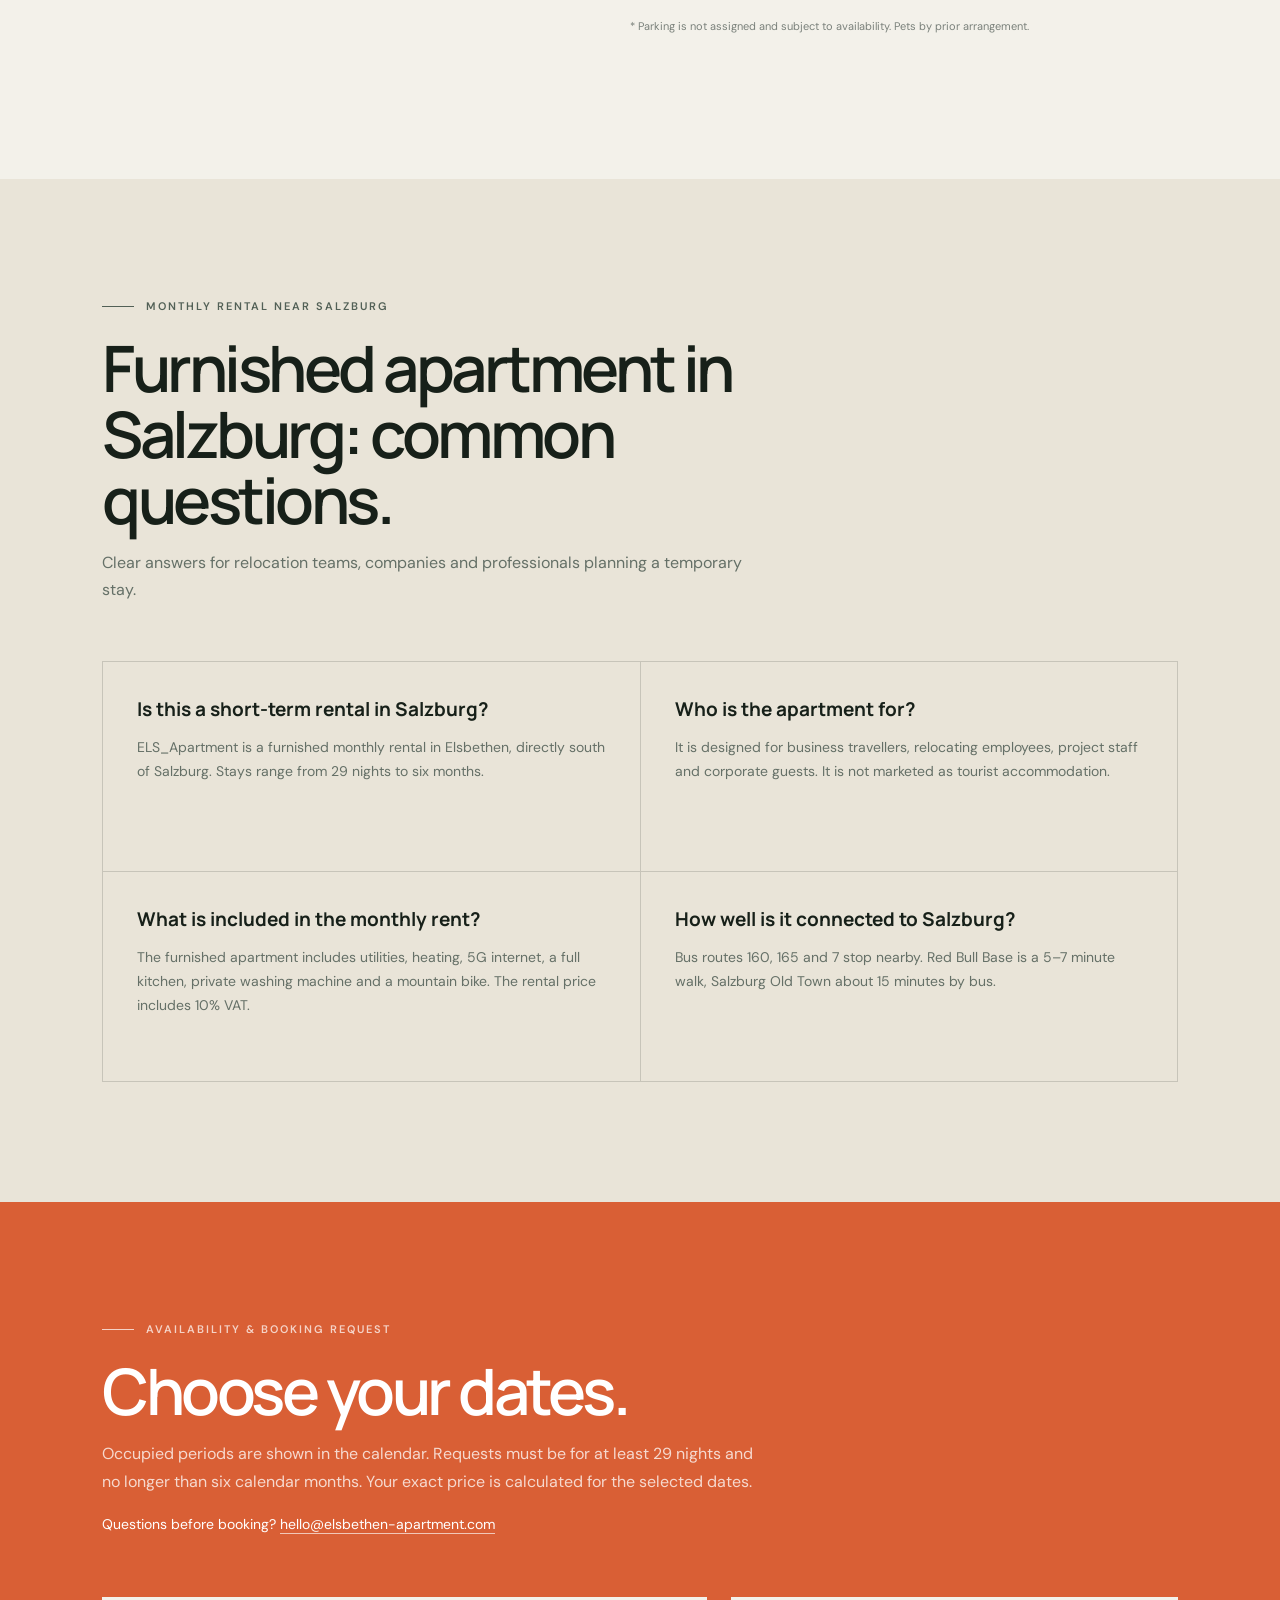
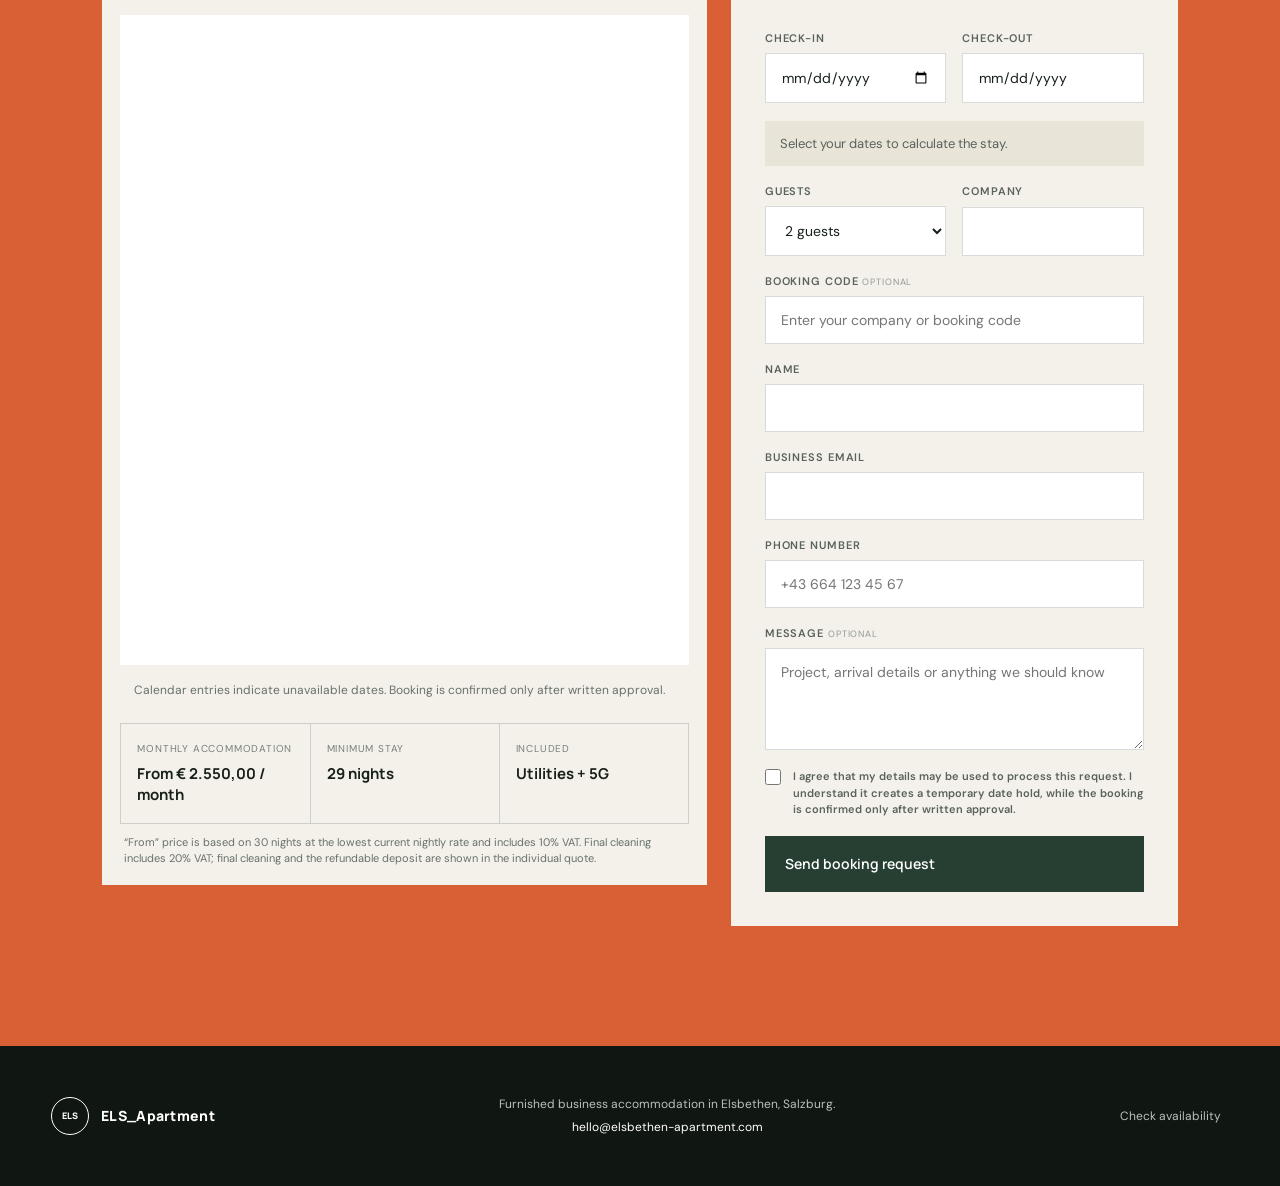
==== commit d7ef9084: "Clarify VAT rates in pricing" ====
--- a/index.html
+++ b/index.html
@@ -38,7 +38,7 @@
   <link rel="preconnect" href="https://fonts.googleapis.com">
   <link rel="preconnect" href="https://fonts.gstatic.com" crossorigin>
   <link href="https://fonts.googleapis.com/css2?family=DM+Sans:wght@400;500;600&family=Manrope:wght@500;600;700;800&display=swap" rel="stylesheet">
-  <link rel="stylesheet" href="styles.css?v=20260618-2">
+  <link rel="stylesheet" href="styles.css?v=20260618-3">
   <script src="https://unpkg.com/lucide@0.468.0/dist/umd/lucide.min.js" defer></script>
   <script type="application/ld+json">
   {
@@ -150,9 +150,13 @@
   <main id="top">
     <section class="hero">
       <video class="hero-video" autoplay muted loop playsinline preload="metadata" poster="/images/gallery/full/pp-8842.webp" aria-label="Video tour of ELS Apartment">
+        <source media="(max-width: 600px) and (orientation: portrait)" src="/media/els-apartment-mobile.m4v" type="video/mp4">
         <source src="ELS_WEB%20-%20SD%20480p.mov">
       </video>
       <div class="hero-shade"></div>
+      <button class="hero-video-control" type="button" aria-label="Pause background video" aria-pressed="false">
+        <i data-lucide="pause"></i>
+      </button>
       <div class="hero-content">
         <div class="eyebrow light"><span></span> Monthly corporate housing in Elsbethen</div>
         <h1>Furnished apartment<br>near Salzburg.</h1>
@@ -307,7 +311,7 @@
         </article>
         <article>
           <h3>What is included in the monthly rent?</h3>
-          <p>The furnished apartment includes utilities, heating, 5G internet, a full kitchen, private washing machine and a mountain bike.</p>
+          <p>The furnished apartment includes utilities, heating, 5G internet, a full kitchen, private washing machine and a mountain bike. The rental price includes 10% VAT.</p>
         </article>
         <article>
           <h3>How well is it connected to Salzburg?</h3>
@@ -348,7 +352,7 @@
               <strong>Utilities + 5G</strong>
             </div>
           </div>
-          <p class="rate-note">“From” price is based on 30 nights at the lowest current nightly rate. Final cleaning and refundable deposit are shown in the individual quote.</p>
+          <p class="rate-note">“From” price is based on 30 nights at the lowest current nightly rate and includes 10% VAT. Final cleaning includes 20% VAT; final cleaning and the refundable deposit are shown in the individual quote.</p>
         </div>
 
         <form
@@ -481,6 +485,6 @@
     <a href="#inquire">Check availability <i data-lucide="calendar-days"></i></a>
   </footer>
 
-  <script src="script.js?v=20260618-2"></script>
+  <script src="script.js?v=20260619-1"></script>
 </body>
 </html>
--- a/styles.css
+++ b/styles.css
@@ -78,6 +78,9 @@
 .hero { min-height: 760px; height: 100vh; position: relative; display: flex; align-items: center; color: white; overflow: hidden; }
 .hero-video { position: absolute; inset: 0; width: 100%; height: 100%; object-fit: cover; object-position: center; transform: scale(1.02); }
 .hero-shade { position: absolute; inset: 0; background: linear-gradient(90deg, rgba(13,25,18,.78) 0%, rgba(13,25,18,.38) 49%, rgba(13,25,18,.06) 75%), linear-gradient(0deg, rgba(13,25,18,.34), transparent 40%); }
+.hero-video-control { display: none; position: absolute; z-index: 3; right: 6vw; bottom: 112px; width: 44px; height: 44px; align-items: center; justify-content: center; color: white; background: rgba(14, 23, 17, .48); border: 1px solid rgba(255,255,255,.55); border-radius: 50%; backdrop-filter: blur(10px); -webkit-backdrop-filter: blur(10px); }
+.hero-video-control svg { width: 17px; height: 17px; }
+.hero-video-control:hover { background: rgba(14, 23, 17, .72); }
 .hero-content { position: relative; z-index: 2; width: min(780px, 88vw); margin-left: 8vw; padding-top: 70px; }
 .eyebrow { display: flex; align-items: center; gap: 12px; color: #526056; text-transform: uppercase; font-size: 11px; font-weight: 600; letter-spacing: .18em; }
 .eyebrow span { width: 32px; height: 1px; background: currentColor; }
@@ -305,6 +308,9 @@
 
 @media (max-width: 600px) {
   .section { padding: 84px 6vw; }
+  .hero-video { object-position: center center; transform: scale(1.01); }
+  .hero-shade { background: linear-gradient(90deg, rgba(13,25,18,.76) 0%, rgba(13,25,18,.32) 78%, rgba(13,25,18,.14) 100%), linear-gradient(0deg, rgba(13,25,18,.46), transparent 48%); }
+  .hero-video-control { display: inline-flex; }
   .hero-content { margin-left: 6vw; padding-bottom: 130px; }
   h1 { font-size: 52px; }
   .hero-content > p { font-size: 16px; }
